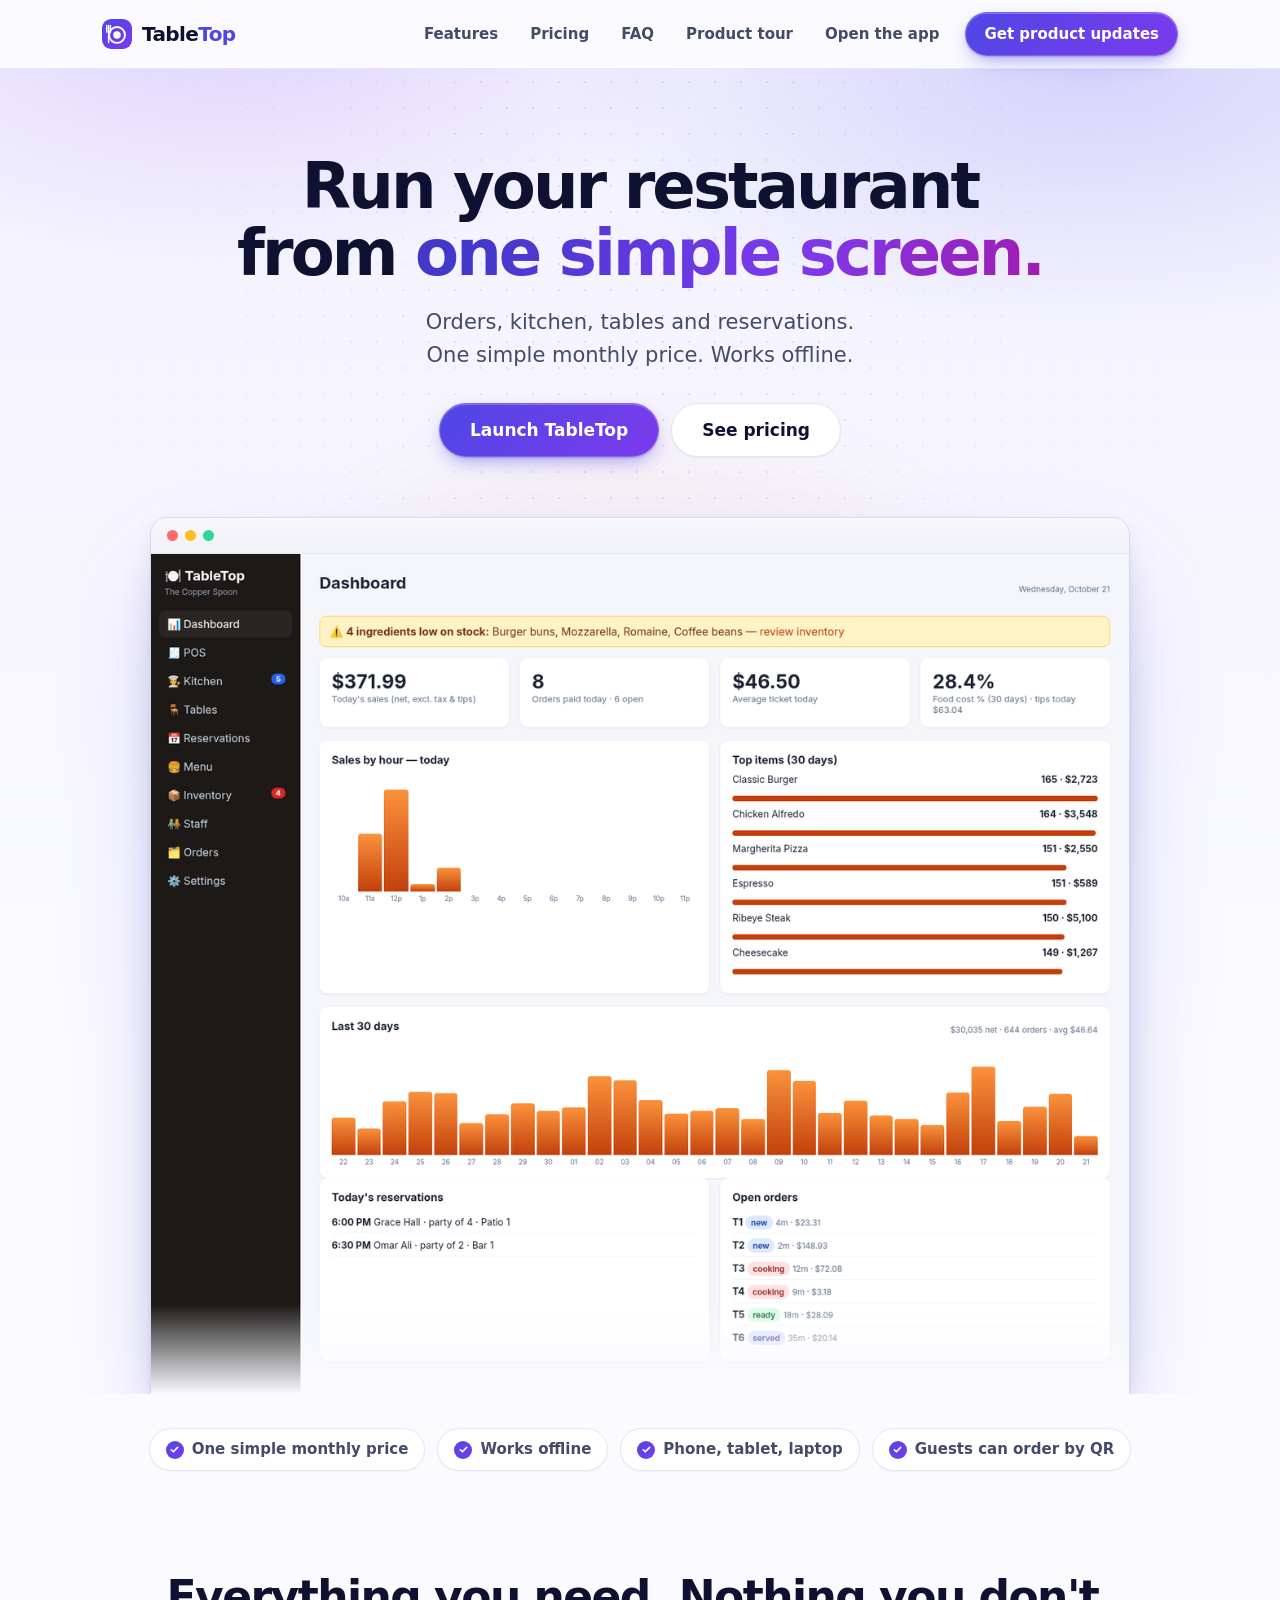
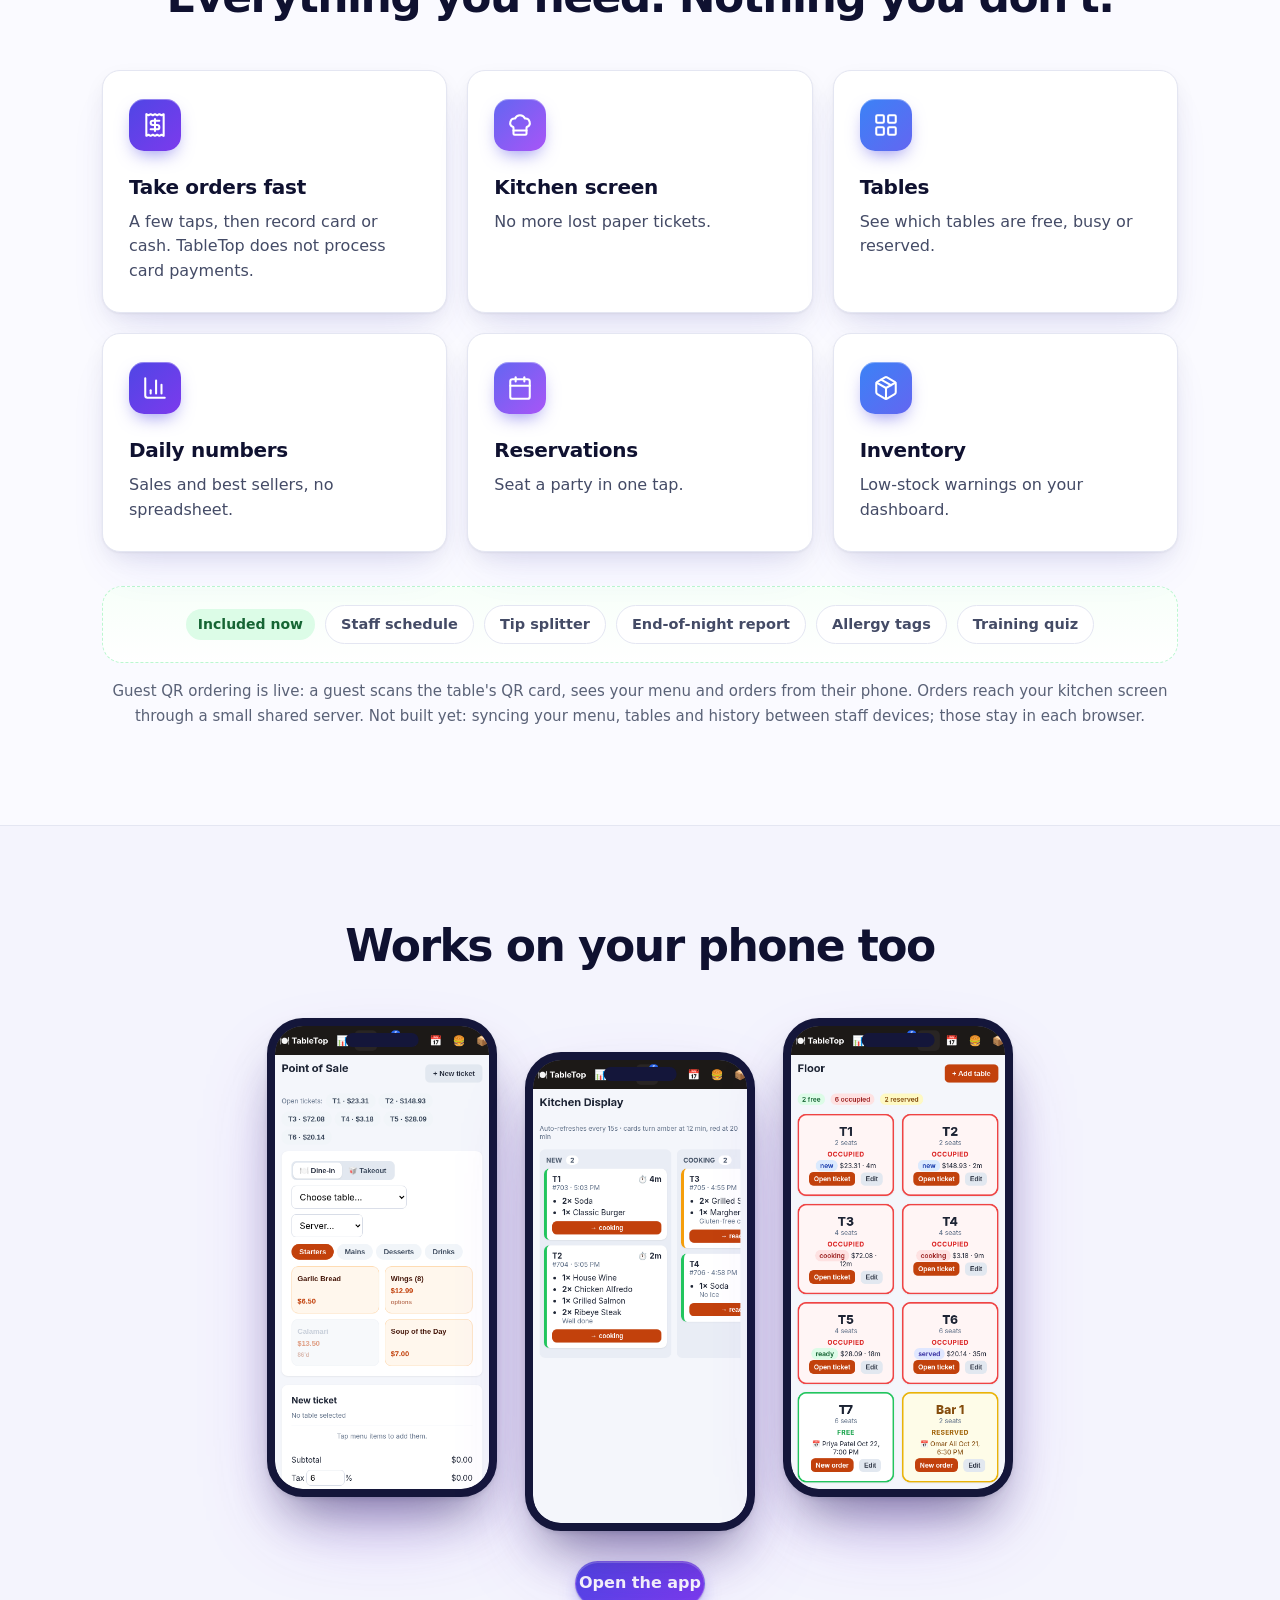
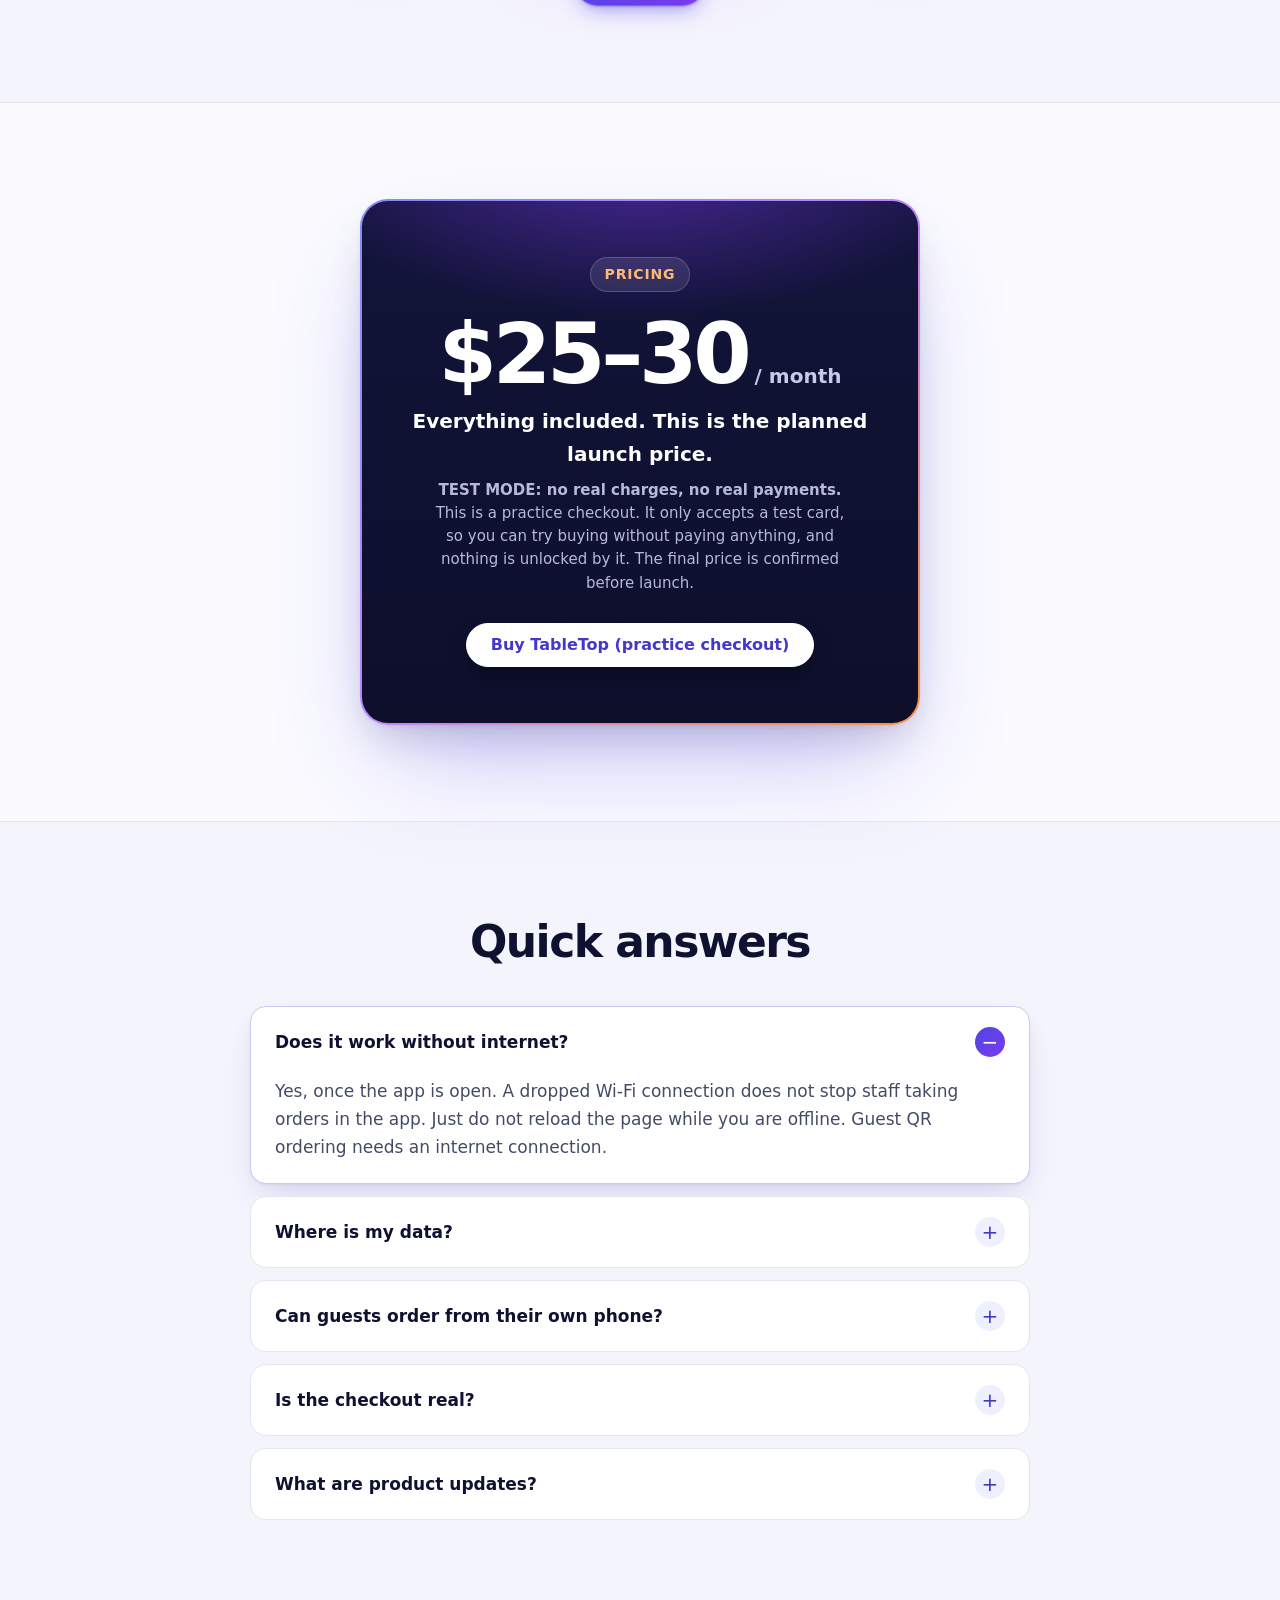
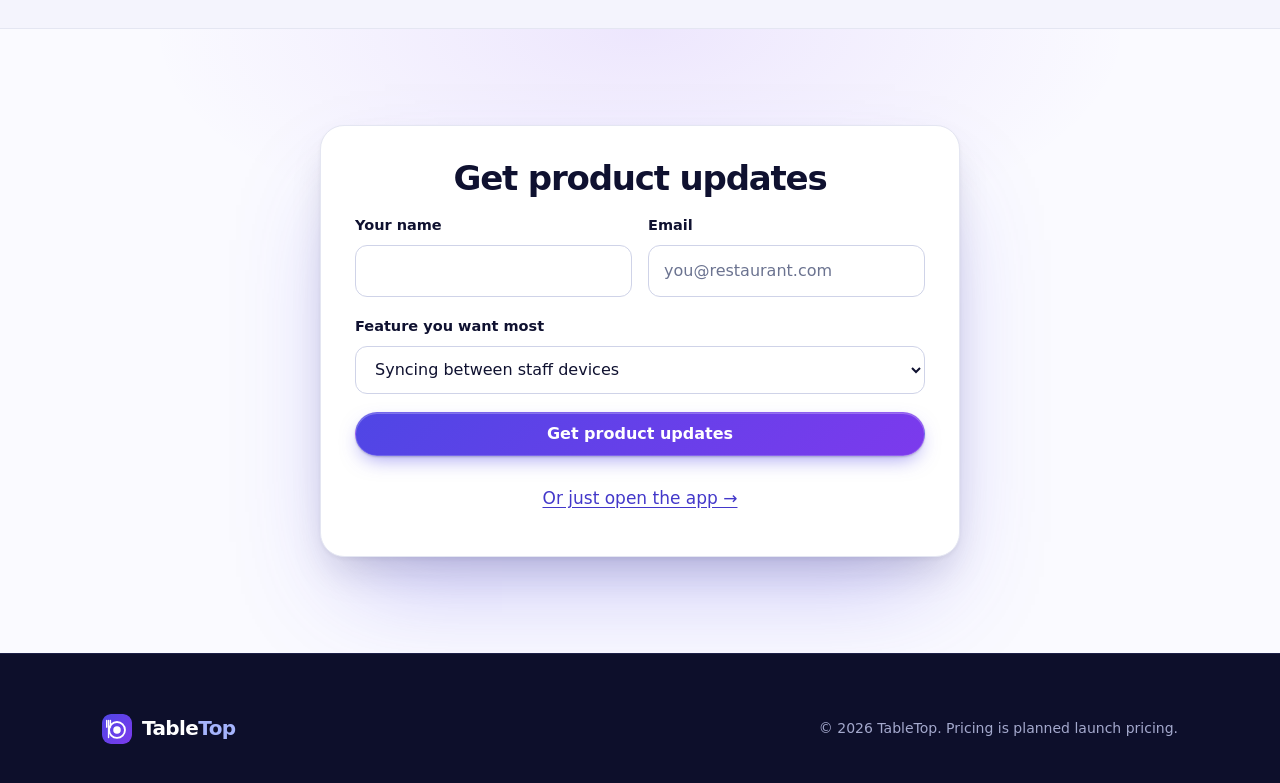
==== index.html @ 293d8672 "Site copy for live QR ordering; product updates subject; Tables card; receipt price label" ====
<!doctype html>
<html lang="en"><head><meta charset="utf-8"><meta name="viewport" content="width=device-width,initial-scale=1">
<title>TableTop: simple restaurant software with one simple monthly price</title>
<meta name="description" content="Orders, kitchen, tables and reservations in one simple app. One simple monthly price. Works offline.">
<link rel="icon" href="assets/favicon.svg" type="image/svg+xml">
<link rel="stylesheet" href="css/style.css">
</head><body>
<a class="skip" href="#main">Skip to content</a>
<header class="top"><div class="wrap">
<a class="logo" href="index.html"><img src="assets/favicon.svg" alt="" width="30" height="30"><span>Table<b>Top</b></span></a>
<button class="burger" id="burger" aria-label="Menu" aria-expanded="false" aria-controls="nav">☰</button>
<nav class="main" id="nav" aria-label="Main">
<a href="index.html#features">Features</a><a href="index.html#pricing">Pricing</a><a href="index.html#faq">FAQ</a><a href="tour.html">Product tour</a><a href="app.html">Open the app</a>
<a class="btn sm" href="index.html#waitlist">Get product updates</a></nav></div></header>
<main id="main">
<section class="hero"><div class="wrap">
<h1>Run your restaurant from <em>one simple screen.</em></h1>
<p class="lead">Orders, kitchen, tables and reservations. One simple monthly price. Works offline.</p>
<div class="btns"><a class="btn big" href="app.html">Launch TableTop</a><a class="btn alt big" href="#pricing">See pricing</a></div>
<div class="frame"><div class="bar"><i></i><i></i><i></i></div><img src="assets/dashboard.png" alt="TableTop dashboard showing sales, open orders and best sellers" width="1200" height="750"></div>
</div></section>
<div class="wrap strip"><span>One simple monthly price</span><span>Works offline</span><span>Phone, tablet, laptop</span><span>Guests can order by QR</span></div>

<section id="features"><div class="wrap">
<div class="center"><h2>Everything you need. Nothing you don't.</h2></div>
<div class="grid fgrid">
<div class="card"><div class="ico"><svg viewBox="0 0 24 24" aria-hidden="true"><path d="M4 2v20l2-1 2 1 2-1 2 1 2-1 2 1 2-1 2 1V2l-2 1-2-1-2 1-2-1-2 1-2-1-2 1Z"/><path d="M16 8h-6a2 2 0 1 0 0 4h4a2 2 0 1 1 0 4H8"/><path d="M12 17.5v-11"/></svg></div><h3>Take orders fast</h3><p>A few taps, then record card or cash. TableTop does not process card payments.</p></div>
<div class="card"><div class="ico"><svg viewBox="0 0 24 24" aria-hidden="true"><path d="M17 21a1 1 0 0 0 1-1v-5.35c0-.457.316-.844.727-1.041a4 4 0 0 0-2.134-7.589 5 5 0 0 0-9.186 0 4 4 0 0 0-2.134 7.588c.411.198.727.585.727 1.041V20a1 1 0 0 0 1 1Z"/><path d="M6 17h12"/></svg></div><h3>Kitchen screen</h3><p>No more lost paper tickets.</p></div>
<div class="card"><div class="ico"><svg viewBox="0 0 24 24" aria-hidden="true"><rect width="7" height="7" x="3" y="3" rx="1"/><rect width="7" height="7" x="14" y="3" rx="1"/><rect width="7" height="7" x="14" y="14" rx="1"/><rect width="7" height="7" x="3" y="14" rx="1"/></svg></div><h3>Tables</h3><p>See which tables are free, busy or reserved.</p></div>
<div class="card"><div class="ico"><svg viewBox="0 0 24 24" aria-hidden="true"><path d="M3 3v16a2 2 0 0 0 2 2h16"/><path d="M18 17V9"/><path d="M13 17V5"/><path d="M8 17v-3"/></svg></div><h3>Daily numbers</h3><p>Sales and best sellers, no spreadsheet.</p></div>
<div class="card"><div class="ico"><svg viewBox="0 0 24 24" aria-hidden="true"><path d="M8 2v4"/><path d="M16 2v4"/><rect width="18" height="18" x="3" y="4" rx="2"/><path d="M3 10h18"/></svg></div><h3>Reservations</h3><p>Seat a party in one tap.</p></div>
<div class="card"><div class="ico"><svg viewBox="0 0 24 24" aria-hidden="true"><path d="m7.5 4.27 9 5.15"/><path d="M21 8a2 2 0 0 0-1-1.73l-7-4a2 2 0 0 0-2 0l-7 4A2 2 0 0 0 3 8v8a2 2 0 0 0 1 1.73l7 4a2 2 0 0 0 2 0l7-4A2 2 0 0 0 21 16Z"/><path d="m3.3 7 8.7 5 8.7-5"/><path d="M12 22V12"/></svg></div><h3>Inventory</h3><p>Low-stock warnings on your dashboard.</p></div>
</div>
<div class="v2row now" id="v2"><span class="tag live">Included now</span><span class="chip">Staff schedule</span><span class="chip">Tip splitter</span><span class="chip">End-of-night report</span><span class="chip">Allergy tags</span><span class="chip">Training quiz</span></div>
<p class="center" style="margin:16px 0 0;color:var(--muted);font-size:15px">Guest QR ordering is live: a guest scans the table's QR card, sees your menu and orders from their phone. Orders reach your kitchen screen through a small shared server. Not built yet: syncing your menu, tables and history between staff devices; those stay in each browser.</p>
</div></section>

<section class="alt"><div class="wrap">
<div class="center"><h2>Works on your phone too</h2></div>
<div class="phones3"><figure class="phone"><img src="assets/mobile-pos.png" alt="TableTop point of sale on a phone" width="390" height="844" loading="lazy"></figure><figure class="phone"><img src="assets/mobile-kitchen.png" alt="TableTop kitchen display on a phone" width="390" height="844" loading="lazy"></figure><figure class="phone"><img src="assets/mobile-tables.png" alt="TableTop tables on a phone" width="390" height="844" loading="lazy"></figure></div>
<p class="center" style="margin:30px 0 0"><a class="btn" href="app.html">Open the app</a></p>
</div></section>

<section id="pricing"><div class="wrap">
<div class="price1">
<span class="eyebrow">Pricing</span>
<div class="amt">$25–30<small> / month</small></div>
<p class="p1">Everything included. This is the planned launch price.</p>
<p class="note"><b>TEST MODE: no real charges, no real payments.</b> This is a practice checkout. It only accepts a test card, so you can try buying without paying anything, and nothing is unlocked by it. The final price is confirmed before launch.</p>
<a class="btn light" id="buybtn" href="checkout.html?plan=tabletop">Buy TableTop (practice checkout)</a>
</div>
</div></section>

<section class="alt" id="faq"><div class="wrap">
<div class="center"><h2>Quick answers</h2></div>
<div class="faq"><details open><summary>Does it work without internet?</summary><p>Yes, once the app is open. A dropped Wi-Fi connection does not stop staff taking orders in the app. Just do not reload the page while you are offline. Guest QR ordering needs an internet connection.</p></details><details><summary>Where is my data?</summary><p>Your menu, tables, staff, history and settings stay in your browser on the device you use. Only QR ordering uses a small shared server: it holds the published menu and guests' orders until your kitchen device accepts or rejects them. Staff devices do not sync with each other yet.</p></details><details><summary>Can guests order from their own phone?</summary><p>Yes. Print a QR card for each table. A guest scans it, sees your menu and orders from their phone. The order goes through a small shared server to your kitchen screen, where staff accept or reject it. It needs an internet connection.</p></details><details><summary>Is the checkout real?</summary><p>No. It is a practice checkout in test mode. It only accepts the test card shown on the checkout page, no money is charged, and nothing is unlocked by it. The app is open to try right now.</p></details><details><summary>What are product updates?</summary><p>Give your name and email, and tell us the feature you want most. We will send you updates about TableTop. Nothing else is collected.</p></details></div>
</div></section>

<section id="waitlist"><div class="wrap">
<div class="formcard slim">
<h2 style="font-size:clamp(26px,4vw,34px);text-align:center;margin:0 0 16px">Get product updates</h2>
<form id="wl" action="mailto:lucabomfim3@gmail.com?subject=TableTop%20product%20updates" method="post" enctype="text/plain" novalidate>
<div class="row2"><div class="fld"><label for="wn">Your name</label><input id="wn" name="name" autocomplete="name" required maxlength="80"><div class="err">Please enter your name.</div></div>
<div class="fld"><label for="we">Email</label><input id="we" name="email" type="email" autocomplete="email" required maxlength="120" placeholder="you@restaurant.com"><div class="err">Please enter a valid email.</div></div></div>
<div class="fld"><label for="wf">Feature you want most</label><select id="wf" name="feature"><option>Syncing between staff devices</option><option>Something else</option></select></div>
<noscript><p class="wlerr">JavaScript is off, so this form will open your email app instead. Or write to <a href="mailto:lucabomfim3@gmail.com">lucabomfim3@gmail.com</a>.</p></noscript>
<div class="hp" aria-hidden="true"><label for="wh">Leave this empty</label><input id="wh" name="_honey" type="text" tabindex="-1" autocomplete="off"></div>
<div id="wlerr" class="wlerr" role="alert" hidden></div>
<button class="btn" id="wlbtn" style="width:100%" type="submit">Get product updates</button>
</form>
<div id="thanks" role="status" aria-live="polite"><div class="big">🎉</div><h3>You're on the list<span id="tname"></span>!</h3><p>Thanks for signing up. We will send you TableTop product updates.</p>
<p><button class="btn alt sm" id="againwl" type="button">Add another email</button></p></div>
<p class="center" style="margin:18px 0 0"><a href="app.html" style="display:inline-block;padding:10px 14px">Or just open the app →</a></p>
</div></div></section>
</main>
<footer><div class="wrap foot1"><a class="logo" href="index.html"><img src="assets/favicon.svg" alt="" width="30" height="30"><span>Table<b>Top</b></span></a>
<small>© 2026 TableTop. Pricing is planned launch pricing.</small></div></footer>
<script src="js/site.js"></script>
</body></html>
---- css/style.css ----
/* TableTop site: modern SaaS look. Indigo/violet accent, no external fonts or requests. */
:root{
 --brand:#4f46e5;--brand-d:#4338ca;--violet:#7c3aed;--brand-l:#eef0ff;--brand-l2:#e0e4ff;
 --ink:#0f1130;--ink2:#444b66;--muted:#5a6277;--line:#e4e6f2;--bg:#fafaff;--card:#fff;--dark:#0d0f2b;
 --green:#15803d;--amber-bg:#fff4dc;--amber-bd:#f5d28a;--amber-ink:#8a4b05;
 --grad:linear-gradient(135deg,#4f46e5 0%,#7c3aed 100%);
 --r:18px;
 --sh:0 1px 2px rgba(15,17,48,.05),0 8px 24px -6px rgba(15,17,48,.10),0 24px 48px -16px rgba(79,70,229,.12);
 --sh-lg:0 2px 4px rgba(15,17,48,.05),0 20px 40px -12px rgba(15,17,48,.18),0 50px 100px -30px rgba(79,70,229,.35);
}
*{box-sizing:border-box}
html{scroll-behavior:smooth;-webkit-text-size-adjust:100%;scroll-padding-top:84px}
body{margin:0;font-family:system-ui,-apple-system,"Segoe UI",Roboto,Helvetica,Arial,sans-serif;background:var(--bg);color:var(--ink);line-height:1.65;font-size:17px;overflow-x:hidden;-webkit-font-smoothing:antialiased;text-rendering:optimizeLegibility}
img{max-width:100%;height:auto;display:block}
a{color:var(--brand-d);text-underline-offset:3px}
.wrap{max-width:1120px;margin:0 auto;padding:0 22px}
.skip{position:absolute;left:-999px;top:0;background:#fff;padding:10px 14px;z-index:100;border-radius:10px}.skip:focus{left:8px;top:8px}
:focus-visible{outline:3px solid #a5b4fc;outline-offset:3px;border-radius:8px}
h1,h2,h3{color:var(--ink)}

/* ---------- nav ---------- */
header.top{position:sticky;top:0;z-index:50;background:rgba(250,250,255,.72);-webkit-backdrop-filter:saturate(180%) blur(16px);backdrop-filter:saturate(180%) blur(16px);border-bottom:1px solid rgba(228,230,242,.9)}
header.top .wrap{display:flex;align-items:center;justify-content:space-between;height:68px;gap:12px}
.logo{display:flex;align-items:center;gap:10px;font-weight:800;font-size:20px;color:var(--ink);text-decoration:none;letter-spacing:-.03em;min-height:44px}
.logo img{width:30px;height:30px;border-radius:9px}.logo b{color:var(--brand)}
nav.main{display:flex;align-items:center;gap:4px}
nav.main a{color:var(--ink2);text-decoration:none;padding:10px 14px;border-radius:999px;font-weight:600;font-size:15px;transition:background .18s,color .18s}
nav.main a:hover{background:var(--brand-l);color:var(--brand-d)}
nav.main a.btn{color:#fff;margin-left:8px}nav.main a.btn:hover{color:#fff;background:var(--grad)}
.burger{display:none;background:#fff;border:1px solid var(--line);border-radius:12px;width:44px;height:44px;font-size:22px;cursor:pointer;color:var(--ink);line-height:1}

/* ---------- buttons ---------- */
.btn{display:inline-flex;align-items:center;justify-content:center;gap:8px;min-height:44px;background:var(--grad);color:#fff;text-decoration:none;padding:11px 24px;border-radius:999px;font-weight:650;border:1px solid rgba(255,255,255,.18);font-size:16px;cursor:pointer;font-family:inherit;text-align:center;line-height:1.2;
 box-shadow:0 1px 2px rgba(15,17,48,.2),0 8px 20px -6px rgba(79,70,229,.55),inset 0 1px 0 rgba(255,255,255,.25);transition:transform .18s,box-shadow .18s,filter .18s,background .18s}
.btn:hover{transform:translateY(-2px);filter:brightness(1.08);box-shadow:0 1px 2px rgba(15,17,48,.2),0 14px 28px -8px rgba(79,70,229,.65),inset 0 1px 0 rgba(255,255,255,.25)}
.btn:active{transform:translateY(0);filter:brightness(.97)}
.btn.alt{background:#fff;color:var(--ink);border:1px solid var(--line);box-shadow:0 1px 2px rgba(15,17,48,.06)}
.btn.alt:hover{background:#fff;border-color:#c7cbf2;color:var(--brand-d);box-shadow:0 6px 16px -6px rgba(15,17,48,.18)}
.btn.light{background:#fff;color:var(--brand-d);border-color:#fff;box-shadow:0 10px 24px -8px rgba(0,0,0,.45)}
.btn.light:hover{background:#fff;filter:none}
.btn.sm{min-height:44px;padding:9px 18px;font-size:15px}
.btn.big{min-height:54px;padding:15px 30px;font-size:17px}
.btn:focus-visible{outline:3px solid #a5b4fc;outline-offset:3px}

/* ---------- hero ---------- */
.hero{position:relative;padding:84px 0 0;text-align:center;overflow:hidden;
 background:
  radial-gradient(700px 360px at 18% -4%,rgba(124,58,237,.16),transparent 70%),
  radial-gradient(760px 380px at 85% 0%,rgba(79,70,229,.18),transparent 70%),
  radial-gradient(520px 260px at 50% 38%,rgba(249,115,22,.07),transparent 70%),
  linear-gradient(#f3f2ff,var(--bg) 78%)}
.hero:before{content:"";position:absolute;inset:0;background-image:radial-gradient(rgba(79,70,229,.16) 1px,transparent 1.2px);background-size:26px 26px;-webkit-mask-image:radial-gradient(ellipse at 50% 20%,#000 0,transparent 62%);mask-image:radial-gradient(ellipse at 50% 20%,#000 0,transparent 62%);pointer-events:none}
.hero .wrap{position:relative}
.hero h1{font-size:clamp(40px,6.6vw,64px);line-height:1.04;letter-spacing:-.045em;font-weight:800;margin:0 auto 20px;max-width:860px}
.hero h1 em{font-style:normal;background:linear-gradient(100deg,#4338ca 10%,#7c3aed 60%,#a21caf 100%);-webkit-background-clip:text;background-clip:text;-webkit-text-fill-color:transparent;color:var(--brand-d)}
.hero p.lead{margin:0 auto 32px;font-size:clamp(18px,2.4vw,21px);color:var(--ink2);max-width:600px;line-height:1.55;text-wrap:balance}
.btns{display:flex;gap:12px;justify-content:center;flex-wrap:wrap}
.frame{background:#fff;border:1px solid var(--line);border-radius:16px;overflow:hidden;box-shadow:var(--sh)}
.frame .bar{display:flex;gap:7px;align-items:center;padding:12px 16px;background:linear-gradient(#f8f8fd,#f0f1f9);border-bottom:1px solid var(--line)}
.frame .bar i{width:11px;height:11px;border-radius:50%;background:#d3d6e6}
.frame .bar i:nth-child(1){background:#ff6b6b}.frame .bar i:nth-child(2){background:#fbbf24}.frame .bar i:nth-child(3){background:#34d399}
.hero .frame{position:relative;max-width:980px;margin:60px auto 0;border-radius:18px 18px 0 0;border-bottom:0;box-shadow:var(--sh-lg);border-color:rgba(79,70,229,.22)}
.hero .frame:before{content:"";position:absolute;inset:-1px;border-radius:inherit;pointer-events:none;box-shadow:inset 0 0 0 1px rgba(255,255,255,.7)}
.strip{display:flex;flex-wrap:wrap;gap:10px 12px;justify-content:center;padding:34px 22px 6px}
.strip span{display:inline-flex;align-items:center;gap:8px;background:#fff;border:1px solid var(--line);border-radius:999px;padding:8px 16px;color:var(--ink2);font-weight:600;font-size:15px;box-shadow:0 1px 2px rgba(15,17,48,.04)}
.strip span:before{content:"";width:18px;height:18px;border-radius:50%;background:url("data:image/svg+xml,%3Csvg xmlns='http://www.w3.org/2000/svg' viewBox='0 0 24 24' fill='none' stroke='white' stroke-width='3.5' stroke-linecap='round' stroke-linejoin='round'%3E%3Cpath d='M5 12.5l4.5 4.5L19 7.5'/%3E%3C/svg%3E") center/11px no-repeat,linear-gradient(135deg,#4f46e5,#7c3aed)}

/* ---------- sections ---------- */
section{padding:96px 0}
section.alt{background:linear-gradient(#f4f4fd,#f4f4fd);border-block:1px solid var(--line)}
.eyebrow{display:inline-block;color:var(--brand-d);background:var(--brand-l);border:1px solid var(--brand-l2);font-weight:700;font-size:14px;letter-spacing:.06em;text-transform:uppercase;padding:5px 14px;border-radius:999px}
h2{font-size:clamp(30px,4.4vw,44px);line-height:1.1;letter-spacing:-.035em;font-weight:800;margin:0 0 14px}
.sub{color:var(--ink2);font-size:18px;max-width:640px;margin:0 0 8px}
.center{text-align:center}.center .sub{margin-inline:auto}
.tag{display:inline-block;font-size:14px;font-weight:700;border-radius:999px;padding:4px 12px;vertical-align:middle}
.tag.live{background:#dcfce7;color:#166534}
.tag.soon{background:var(--amber-bg);color:var(--amber-ink);border:1px solid var(--amber-bd)}

/* feature cards */
.grid{display:grid;gap:20px;grid-template-columns:repeat(auto-fit,minmax(250px,1fr));margin-top:34px}
.card{background:var(--card);border:1px solid var(--line);border-radius:var(--r);padding:26px;box-shadow:0 1px 2px rgba(15,17,48,.04);transition:transform .22s,box-shadow .22s,border-color .22s}
.card h3{margin:8px 0 6px;font-size:19px;letter-spacing:-.015em}.card p{margin:0;color:var(--ink2);font-size:16px;line-height:1.55}
.fgrid{grid-template-columns:repeat(3,1fr);gap:20px;margin-top:48px}
.fgrid .card{padding:28px 26px;box-shadow:var(--sh);position:relative}
.fgrid .card:hover{transform:translateY(-5px);border-color:#c7cbf2;box-shadow:0 2px 4px rgba(15,17,48,.05),0 22px 44px -14px rgba(79,70,229,.28)}
.ico{width:52px;height:52px;border-radius:15px;display:grid;place-items:center;color:#fff;background:var(--grad);box-shadow:0 8px 18px -6px rgba(79,70,229,.6),inset 0 1px 0 rgba(255,255,255,.35)}
.ico svg{width:26px;height:26px;fill:none;stroke:currentColor;stroke-width:1.9;stroke-linecap:round;stroke-linejoin:round}
.fgrid .card:nth-child(3n+2) .ico{background:linear-gradient(135deg,#6366f1,#a855f7)}
.fgrid .card:nth-child(3n+3) .ico{background:linear-gradient(135deg,#3b82f6,#6366f1)}
.fgrid .card h3{margin:20px 0 6px;font-size:20px}
.v2row{display:flex;flex-wrap:wrap;gap:10px;align-items:center;justify-content:center;margin-top:34px;padding:18px 20px;border:1px dashed var(--amber-bd);border-radius:20px;background:linear-gradient(#fffdf6,#fff8e8)}
.v2row.now{border-color:#bbf7d0;background:linear-gradient(#f7fff9,#fff)}
.chip{background:#fff;border:1px solid var(--line);border-radius:999px;padding:7px 15px;font-weight:600;font-size:14.5px;color:var(--ink2)}
.card.soonc{background:linear-gradient(#fffdf6,#fff8e8);border-style:dashed;border-color:var(--amber-bd)}

/* phones */
.phones3{display:grid;grid-template-columns:repeat(3,minmax(0,230px));gap:28px;justify-content:center;margin-top:48px;align-items:start}
.phone{position:relative;margin:0;width:auto;border:8px solid #14163a;border-radius:36px;overflow:hidden;background:#14163a;box-shadow:0 2px 4px rgba(15,17,48,.1),0 30px 50px -18px rgba(15,17,48,.45),0 0 0 1px rgba(255,255,255,.4) inset,0 40px 90px -30px rgba(124,58,237,.45);transition:transform .25s}
.phone:before{content:"";position:absolute;z-index:2;top:7px;left:50%;width:34%;height:14px;transform:translateX(-50%);background:#14163a;border-radius:99px}
.phone img{border-radius:27px}
.phones3 .phone:nth-child(2){margin-top:34px}
.phone:hover{transform:translateY(-6px)}
.phone figcaption{display:none}
.phones{display:flex;gap:18px;justify-content:center;flex-wrap:wrap;margin-top:34px}.phones .phone{width:200px}

/* pricing: gradient border */
.price1{position:relative;max-width:560px;margin:0 auto;text-align:center;color:#fff;border-radius:28px;padding:56px 32px;border:2px solid transparent;
 background:
  radial-gradient(520px 240px at 50% -10%,rgba(124,58,237,.55),transparent 70%) padding-box,
  linear-gradient(#12143a,#0d0f2b) padding-box,
  linear-gradient(135deg,#818cf8,#c084fc 50%,#fb923c) border-box;
 box-shadow:var(--sh-lg)}
.price1 .eyebrow{background:rgba(255,255,255,.1);border-color:rgba(255,255,255,.18);color:#fdba74!important}
.price1 .amt{font-size:clamp(54px,11vw,84px);font-weight:800;letter-spacing:-.05em;line-height:1.05;margin:18px 0 6px;color:#fff}
.price1 .amt small{font-size:20px;font-weight:600;letter-spacing:0;color:#c7cae8}
.price1 .p1{font-size:20px;margin:0 0 8px;color:#fff;font-weight:600}
.price1 .note{font-size:15px;color:#b6bad8;max-width:430px;margin:0 auto 28px;line-height:1.55}

/* faq */
.faq{max-width:780px;margin:40px auto 0}
details{background:#fff;border:1px solid var(--line);border-radius:16px;margin-bottom:12px;transition:border-color .2s,box-shadow .2s}
details:hover{border-color:#c7cbf2}
details[open]{box-shadow:var(--sh);border-color:#c7cbf2}
summary{cursor:pointer;font-weight:650;padding:20px 24px;list-style:none;display:flex;justify-content:space-between;align-items:center;gap:14px;min-height:56px;border-radius:16px;font-size:17px}
summary::-webkit-details-marker{display:none}
summary:after{content:"+";flex:none;width:30px;height:30px;border-radius:50%;background:var(--brand-l);color:var(--brand-d);display:grid;place-items:center;font-size:20px;line-height:1;font-weight:500;transition:transform .2s,background .2s}
details[open] summary:after{content:"\2212";background:var(--grad);color:#fff}
details p{margin:0;padding:0 24px 22px;color:var(--ink2)}

/* waitlist */
[hidden]{display:none!important}
.hp{position:absolute;left:-9999px;width:1px;height:1px;overflow:hidden}
.soon{text-align:center;padding:14px 6px 6px}.soon .big{font-size:42px}.soon h3{margin:6px 0;font-size:24px;letter-spacing:-.02em}.soon p{color:var(--ink2);max-width:46ch;margin:8px auto}
.wlerr{background:#fef2f2;border:1px solid #fecaca;color:#991b1b;border-radius:14px;padding:13px 16px;font-size:14.5px;margin-bottom:16px;line-height:1.5}
.btn[disabled]{opacity:.65;cursor:wait;transform:none;filter:none}
#waitlist{background:radial-gradient(700px 320px at 50% 0,rgba(124,58,237,.10),transparent 70%)}
.waitl{display:grid;grid-template-columns:1fr 1fr;gap:40px;align-items:start}
.formcard{background:#fff;border:1px solid var(--line);border-radius:24px;padding:34px;box-shadow:var(--sh-lg)}
.formcard.slim{max-width:640px;margin:0 auto}
label{display:block;font-weight:650;font-size:14.5px;margin:0 0 7px;color:var(--ink)}
.fld{margin-bottom:18px}
input,select,textarea{width:100%;min-height:48px;padding:12px 15px;border:1px solid #cfd3e8;border-radius:12px;font:inherit;font-size:16px;background:#fff;color:var(--ink);transition:border-color .15s,box-shadow .15s}
input::placeholder{color:#6b7390}
input:hover,select:hover,textarea:hover{border-color:#a9aee0}
input:focus,select:focus,textarea:focus{outline:none;border-color:var(--brand);box-shadow:0 0 0 4px rgba(99,102,241,.22)}
textarea{min-height:90px;resize:vertical}
.row2{display:grid;grid-template-columns:1fr 1fr;gap:16px}
#thanks{display:none;text-align:center;padding:20px 6px}#thanks .big{font-size:46px}
#thanks h3{margin:6px 0;font-size:24px;letter-spacing:-.02em}#thanks p{color:var(--ink2)}
.err{color:#b91c1c;font-size:14px;margin-top:5px;display:none}.invalid+.err{display:block}.invalid{border-color:#b91c1c}

/* footer */
footer{background:var(--dark);color:#c7cae8;padding:52px 0 32px;margin-top:0;border-top:1px solid #1d2048}
footer .cols{display:flex;flex-wrap:wrap;gap:30px;justify-content:space-between}
footer a{color:#e4e6ff;text-decoration:none;display:block;padding:6px 0}footer a:hover{text-decoration:underline;color:#fff}
footer .logo{color:#fff;display:flex}footer .logo b{color:#a5b4fc}
footer small{display:block;margin-top:26px;color:#a4a9cd;font-size:14px}
footer .foot1{display:flex;flex-wrap:wrap;gap:16px 30px;align-items:center;justify-content:space-between}
footer .foot1 small{margin:0;max-width:580px}

/* tour page */
.tour-top{padding:56px 0 18px}
.toolbar{display:flex;flex-wrap:wrap;gap:10px;align-items:center;justify-content:center;margin:22px 0}
.seg{display:inline-flex;border:1px solid var(--line);border-radius:999px;overflow:hidden;background:#fff;padding:3px;gap:2px}
.seg button{border:0;background:transparent;padding:10px 18px;min-height:44px;font:inherit;font-weight:650;cursor:pointer;color:var(--ink2);border-radius:999px}
.seg button[aria-pressed=true]{background:var(--grad);color:#fff}
.stage{display:flex;justify-content:center;padding-bottom:30px}
.dev{width:100%;max-width:1200px;transition:max-width .25s}
.dev.phone-w{max-width:400px}
.dev .frame{box-shadow:var(--sh-lg)}
.dev iframe{display:block;width:100%;height:min(78vh,780px);min-height:520px;border:0;background:#fff}
.dev.phone-w .frame{border:9px solid #14163a;border-radius:38px}
.tips{display:grid;gap:16px;grid-template-columns:repeat(auto-fit,minmax(230px,1fr));margin:10px 0 40px}
.tips .card{padding:22px}

/* scroll reveal (JS adds .rv only when motion is allowed) */
.rv{opacity:0;transform:translateY(22px);transition:opacity .7s cubic-bezier(.2,.7,.2,1),transform .7s cubic-bezier(.2,.7,.2,1)}
.rv.in{opacity:1;transform:none}
.fgrid .card.rv.in:hover{transform:translateY(-5px)}

/* responsive */
@media(max-width:860px){
 .feat,.pricing,.waitl{grid-template-columns:1fr}
 section{padding:68px 0}
 .burger{display:block}
 nav.main{display:none;position:absolute;top:68px;left:0;right:0;background:rgba(250,250,255,.97);-webkit-backdrop-filter:blur(16px);backdrop-filter:blur(16px);border-bottom:1px solid var(--line);flex-direction:column;align-items:stretch;padding:12px 20px 20px;gap:2px;box-shadow:0 20px 30px -12px rgba(15,17,48,.18)}
 nav.main.open{display:flex}nav.main a{padding:14px 14px;border-radius:12px}nav.main a.btn{margin:8px 0 0}
 .row2{grid-template-columns:1fr}
 .hero{padding-top:56px}.fgrid{grid-template-columns:repeat(2,1fr)}
}
@media(max-width:520px){
 body{font-size:17px}
 section{padding:56px 0}
 .hero{padding-top:44px}.hero .frame{margin-top:40px;border-radius:14px 14px 0 0}
 .btns .btn.big{width:100%}
 .strip{padding-top:26px}.strip span{font-size:14px;padding:7px 13px}
 .fgrid{grid-template-columns:1fr;gap:14px;margin-top:32px}
 .fgrid .card{display:grid;grid-template-columns:52px 1fr;column-gap:16px;align-items:center;padding:18px}
 .fgrid .ico{grid-row:span 2}.fgrid .card h3{margin:0;font-size:18px}
 .phones3{gap:10px;margin-top:34px}.phones3 .phone{border-width:4px;border-radius:18px}.phone img{border-radius:14px}.phone:before{display:none}.phones3 .phone:nth-child(2){margin-top:18px}
 .price1{padding:42px 22px}
 .formcard{padding:22px}
 .tour-top{padding-top:40px}
 .frame .bar{padding:9px 12px}
}
@media(prefers-reduced-motion:reduce){html{scroll-behavior:auto}*,*:before,*:after{transition:none!important;animation:none!important}.rv{opacity:1;transform:none}}

.hero .frame:after{content:"";position:absolute;left:0;right:0;bottom:0;height:90px;background:linear-gradient(transparent,var(--bg));pointer-events:none}
.hero h1{text-wrap:balance}
.wrap>p.center a,.card.soonc a{display:inline-block;padding:11px 3px;line-height:1.3}

/* checkout (test mode) */
.co{padding:40px 0 70px}.cotitle{text-align:center;margin:18px 0 26px;font-size:clamp(28px,5vw,40px);letter-spacing:-.02em}
.testbanner{background:#fef3c7;border:2px solid #f59e0b;color:#78350f;border-radius:14px;padding:14px 18px;text-align:center;font-size:16px;line-height:1.5}
.cogrid{display:grid;grid-template-columns:minmax(0,1.5fr) minmax(0,1fr);gap:24px;align-items:start}
.cogrid .formcard{padding:28px}.cogrid h2,.codone h2{margin:0 0 14px;font-size:22px}
.testcard{background:#eef2ff;border:2px dashed #6366f1;border-radius:14px;padding:16px 18px;margin-bottom:20px;font-size:15px}
.testcard dl{margin:8px 0}.testcard dt{font-weight:700;margin-top:8px;color:var(--ink2)}.testcard dd{margin:2px 0 0}.testcard code{font-size:17px;font-weight:700;background:#fff;padding:2px 8px;border-radius:8px;border:1px solid #c7d2fe}.testcard p{margin:6px 0 0;color:var(--ink2)}
.cosum{padding:24px}.sumrow{display:flex;justify-content:space-between;gap:14px;font-size:18px;padding:8px 0;border-bottom:1px solid var(--line)}
.conote{color:var(--muted);font-size:14px;margin:12px 0 0;text-align:center}.cosum .conote{text-align:left}
.codone{text-align:center;margin-top:20px}.codone .big{font-size:46px}.sumdl{display:grid;grid-template-columns:auto 1fr;gap:8px 18px;text-align:left;max-width:420px;margin:18px auto;padding:16px 20px;background:var(--bg);border:1px solid var(--line);border-radius:14px}.sumdl dt{font-weight:700;color:var(--ink2)}.sumdl dd{margin:0;word-break:break-word}
.codone .btn{margin:4px}
@media(max-width:760px){.cogrid{grid-template-columns:1fr}.cosum{order:-1}.cogrid .formcard{padding:20px}.sumdl{grid-template-columns:1fr;gap:2px}.sumdl dd{margin-bottom:8px}}
.muted{color:var(--muted)}
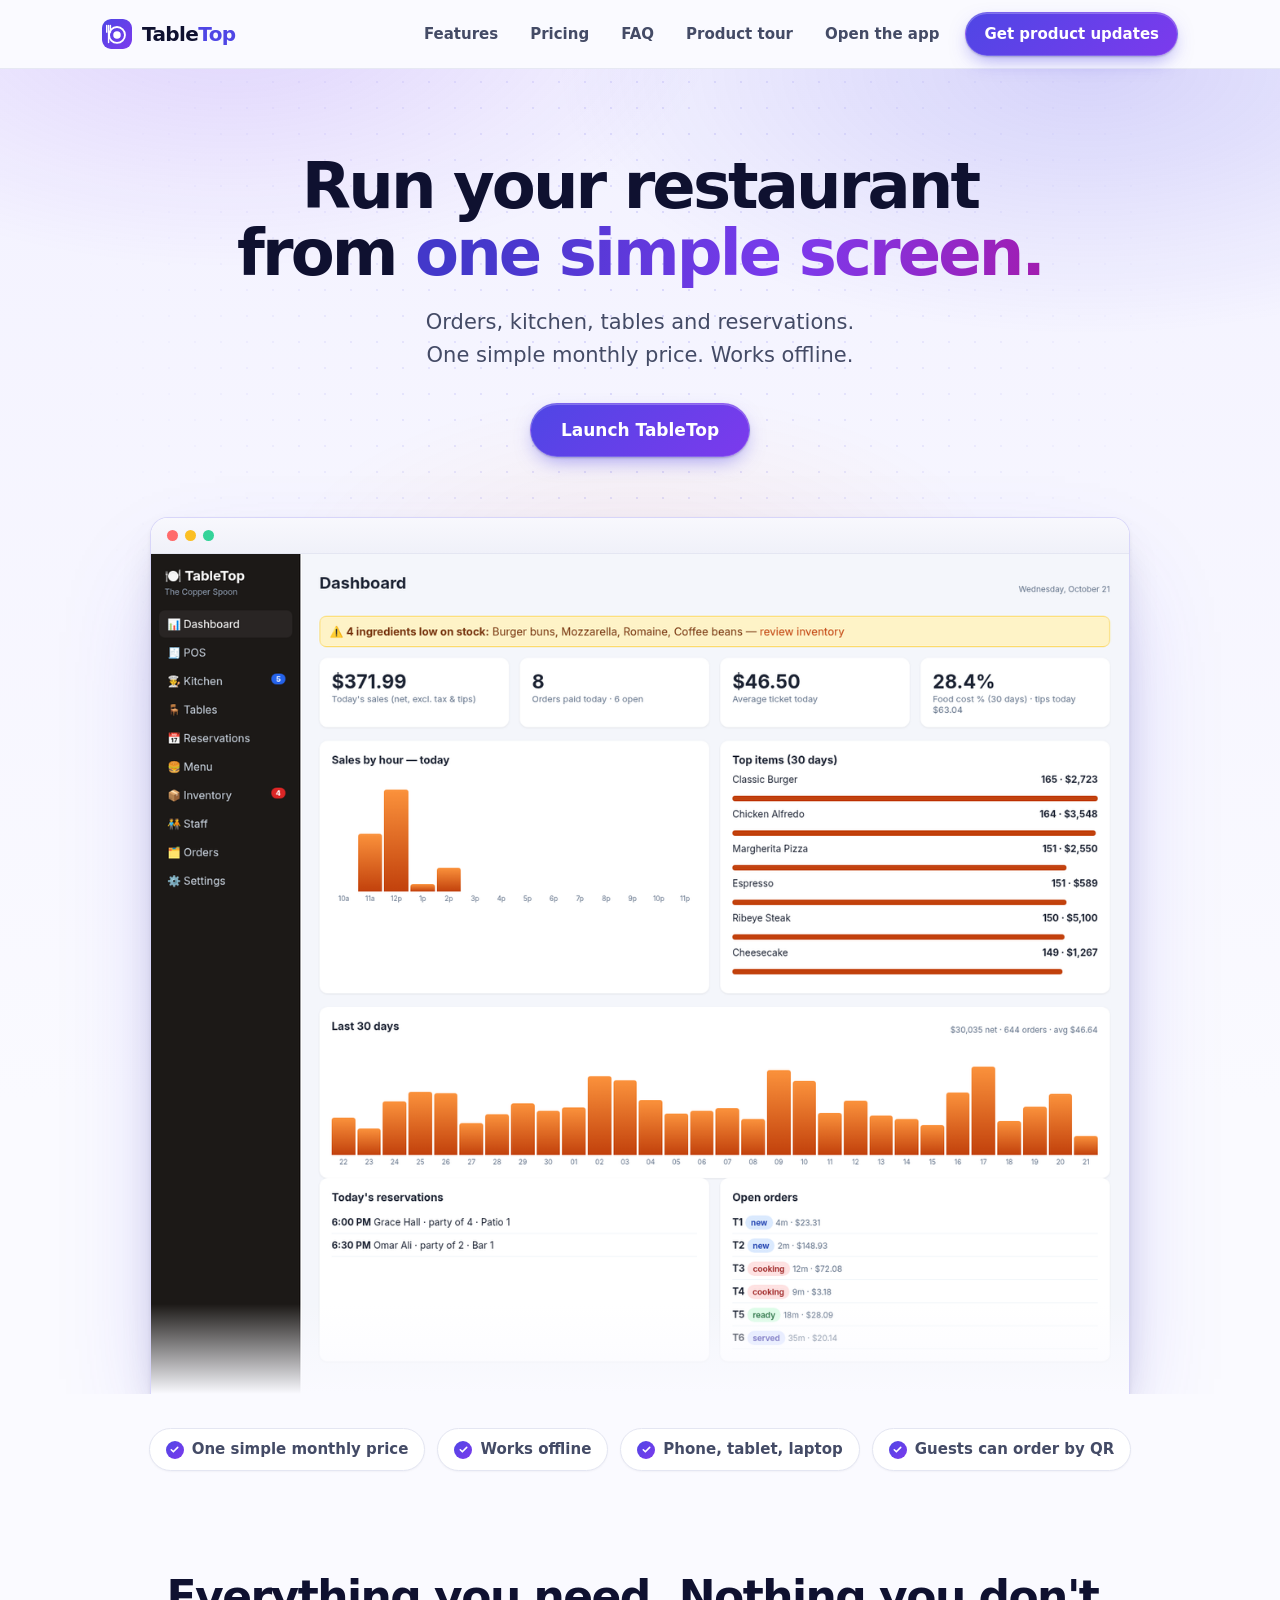
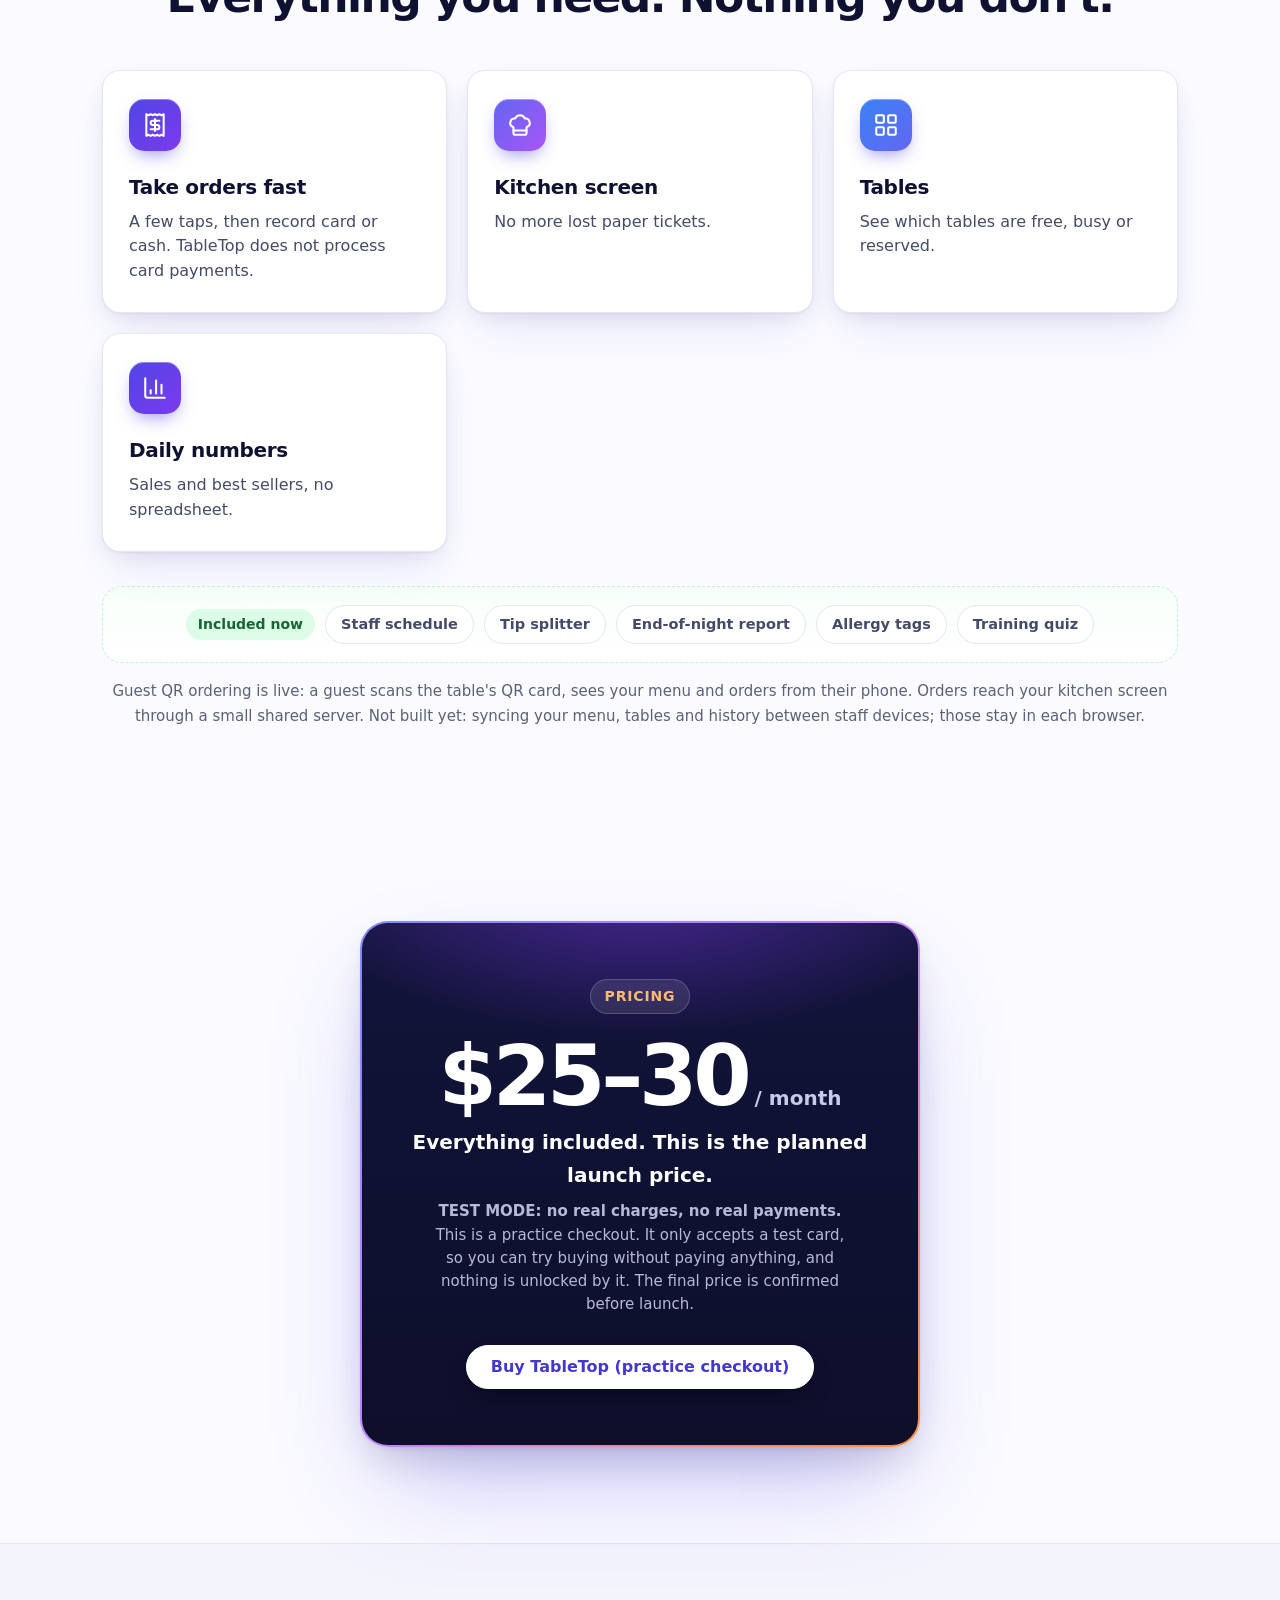
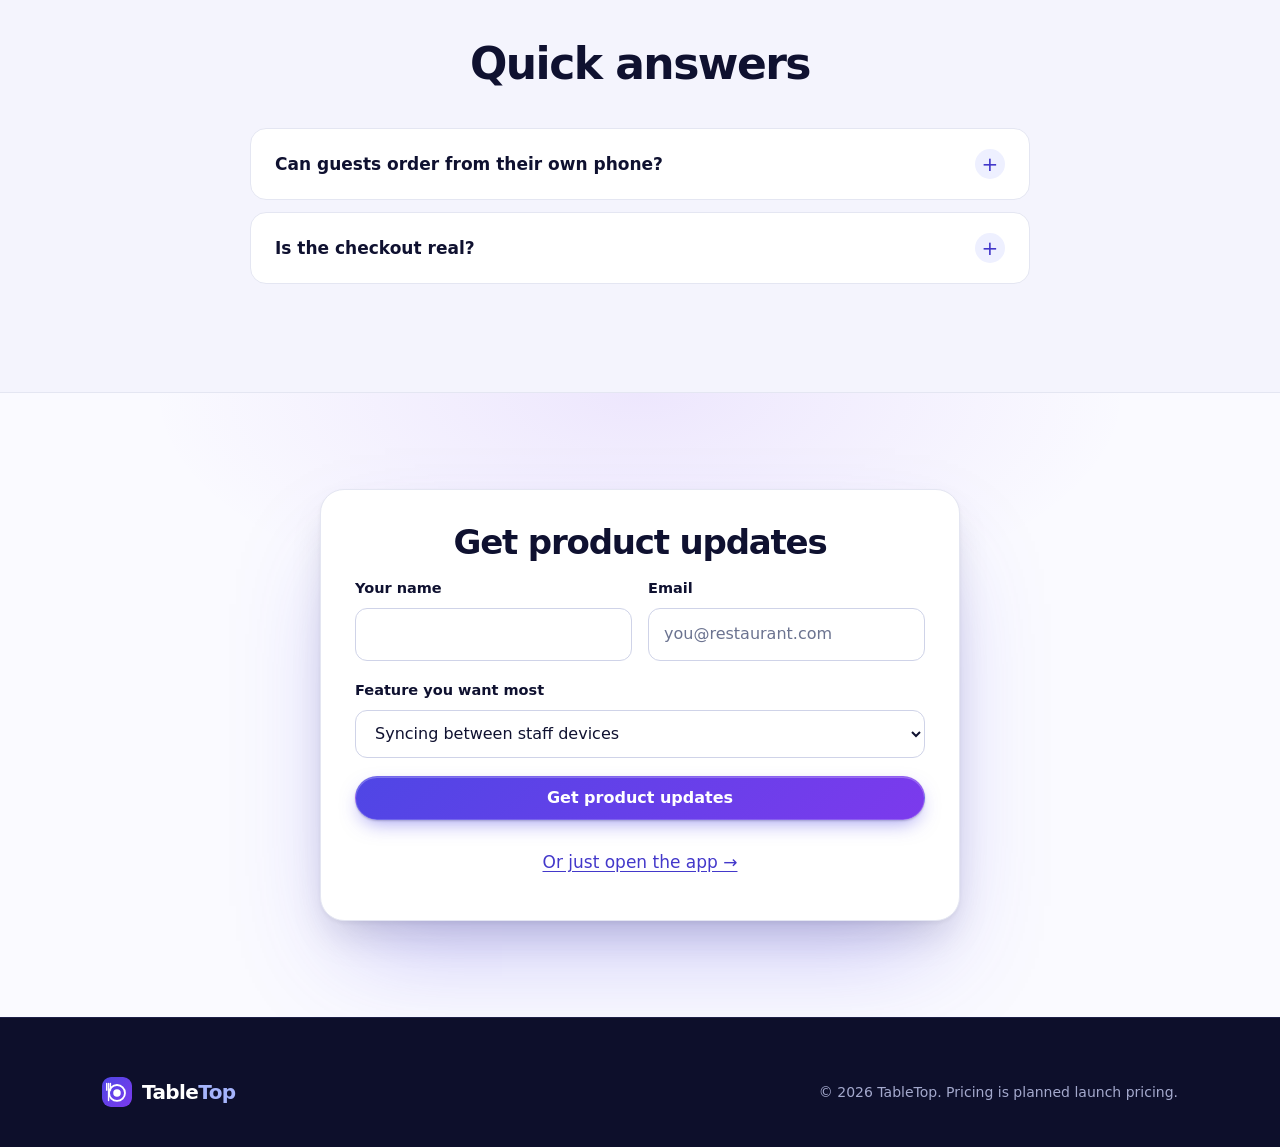
==== commit dc060cd9: "Simpler home page: 4 features, 2 FAQs, one hero button, no phone section" ====
--- a/index.html
+++ b/index.html
@@ -16,7 +16,7 @@
 <section class="hero"><div class="wrap">
 <h1>Run your restaurant from <em>one simple screen.</em></h1>
 <p class="lead">Orders, kitchen, tables and reservations. One simple monthly price. Works offline.</p>
-<div class="btns"><a class="btn big" href="app.html">Launch TableTop</a><a class="btn alt big" href="#pricing">See pricing</a></div>
+<div class="btns"><a class="btn big" href="app.html">Launch TableTop</a></div>
 <div class="frame"><div class="bar"><i></i><i></i><i></i></div><img src="assets/dashboard.png" alt="TableTop dashboard showing sales, open orders and best sellers" width="1200" height="750"></div>
 </div></section>
 <div class="wrap strip"><span>One simple monthly price</span><span>Works offline</span><span>Phone, tablet, laptop</span><span>Guests can order by QR</span></div>
@@ -28,18 +28,11 @@
 <div class="card"><div class="ico"><svg viewBox="0 0 24 24" aria-hidden="true"><path d="M17 21a1 1 0 0 0 1-1v-5.35c0-.457.316-.844.727-1.041a4 4 0 0 0-2.134-7.589 5 5 0 0 0-9.186 0 4 4 0 0 0-2.134 7.588c.411.198.727.585.727 1.041V20a1 1 0 0 0 1 1Z"/><path d="M6 17h12"/></svg></div><h3>Kitchen screen</h3><p>No more lost paper tickets.</p></div>
 <div class="card"><div class="ico"><svg viewBox="0 0 24 24" aria-hidden="true"><rect width="7" height="7" x="3" y="3" rx="1"/><rect width="7" height="7" x="14" y="3" rx="1"/><rect width="7" height="7" x="14" y="14" rx="1"/><rect width="7" height="7" x="3" y="14" rx="1"/></svg></div><h3>Tables</h3><p>See which tables are free, busy or reserved.</p></div>
 <div class="card"><div class="ico"><svg viewBox="0 0 24 24" aria-hidden="true"><path d="M3 3v16a2 2 0 0 0 2 2h16"/><path d="M18 17V9"/><path d="M13 17V5"/><path d="M8 17v-3"/></svg></div><h3>Daily numbers</h3><p>Sales and best sellers, no spreadsheet.</p></div>
-<div class="card"><div class="ico"><svg viewBox="0 0 24 24" aria-hidden="true"><path d="M8 2v4"/><path d="M16 2v4"/><rect width="18" height="18" x="3" y="4" rx="2"/><path d="M3 10h18"/></svg></div><h3>Reservations</h3><p>Seat a party in one tap.</p></div>
-<div class="card"><div class="ico"><svg viewBox="0 0 24 24" aria-hidden="true"><path d="m7.5 4.27 9 5.15"/><path d="M21 8a2 2 0 0 0-1-1.73l-7-4a2 2 0 0 0-2 0l-7 4A2 2 0 0 0 3 8v8a2 2 0 0 0 1 1.73l7 4a2 2 0 0 0 2 0l7-4A2 2 0 0 0 21 16Z"/><path d="m3.3 7 8.7 5 8.7-5"/><path d="M12 22V12"/></svg></div><h3>Inventory</h3><p>Low-stock warnings on your dashboard.</p></div>
 </div>
 <div class="v2row now" id="v2"><span class="tag live">Included now</span><span class="chip">Staff schedule</span><span class="chip">Tip splitter</span><span class="chip">End-of-night report</span><span class="chip">Allergy tags</span><span class="chip">Training quiz</span></div>
 <p class="center" style="margin:16px 0 0;color:var(--muted);font-size:15px">Guest QR ordering is live: a guest scans the table's QR card, sees your menu and orders from their phone. Orders reach your kitchen screen through a small shared server. Not built yet: syncing your menu, tables and history between staff devices; those stay in each browser.</p>
 </div></section>
 
-<section class="alt"><div class="wrap">
-<div class="center"><h2>Works on your phone too</h2></div>
-<div class="phones3"><figure class="phone"><img src="assets/mobile-pos.png" alt="TableTop point of sale on a phone" width="390" height="844" loading="lazy"></figure><figure class="phone"><img src="assets/mobile-kitchen.png" alt="TableTop kitchen display on a phone" width="390" height="844" loading="lazy"></figure><figure class="phone"><img src="assets/mobile-tables.png" alt="TableTop tables on a phone" width="390" height="844" loading="lazy"></figure></div>
-<p class="center" style="margin:30px 0 0"><a class="btn" href="app.html">Open the app</a></p>
-</div></section>
 
 <section id="pricing"><div class="wrap">
 <div class="price1">
@@ -53,7 +46,7 @@
 
 <section class="alt" id="faq"><div class="wrap">
 <div class="center"><h2>Quick answers</h2></div>
-<div class="faq"><details open><summary>Does it work without internet?</summary><p>Yes, once the app is open. A dropped Wi-Fi connection does not stop staff taking orders in the app. Just do not reload the page while you are offline. Guest QR ordering needs an internet connection.</p></details><details><summary>Where is my data?</summary><p>Your menu, tables, staff, history and settings stay in your browser on the device you use. Only QR ordering uses a small shared server: it holds the published menu and guests' orders until your kitchen device accepts or rejects them. Staff devices do not sync with each other yet.</p></details><details><summary>Can guests order from their own phone?</summary><p>Yes. Print a QR card for each table. A guest scans it, sees your menu and orders from their phone. The order goes through a small shared server to your kitchen screen, where staff accept or reject it. It needs an internet connection.</p></details><details><summary>Is the checkout real?</summary><p>No. It is a practice checkout in test mode. It only accepts the test card shown on the checkout page, no money is charged, and nothing is unlocked by it. The app is open to try right now.</p></details><details><summary>What are product updates?</summary><p>Give your name and email, and tell us the feature you want most. We will send you updates about TableTop. Nothing else is collected.</p></details></div>
+<div class="faq"><details><summary>Can guests order from their own phone?</summary><p>Yes. Print a QR card for each table. A guest scans it, sees your menu and orders from their phone. The order goes through a small shared server to your kitchen screen, where staff accept or reject it. It needs an internet connection.</p></details><details><summary>Is the checkout real?</summary><p>No. It is a practice checkout in test mode. It only accepts the test card shown on the checkout page, no money is charged, and nothing is unlocked by it. The app is open to try right now.</p></details></div>
 </div></section>
 
 <section id="waitlist"><div class="wrap">
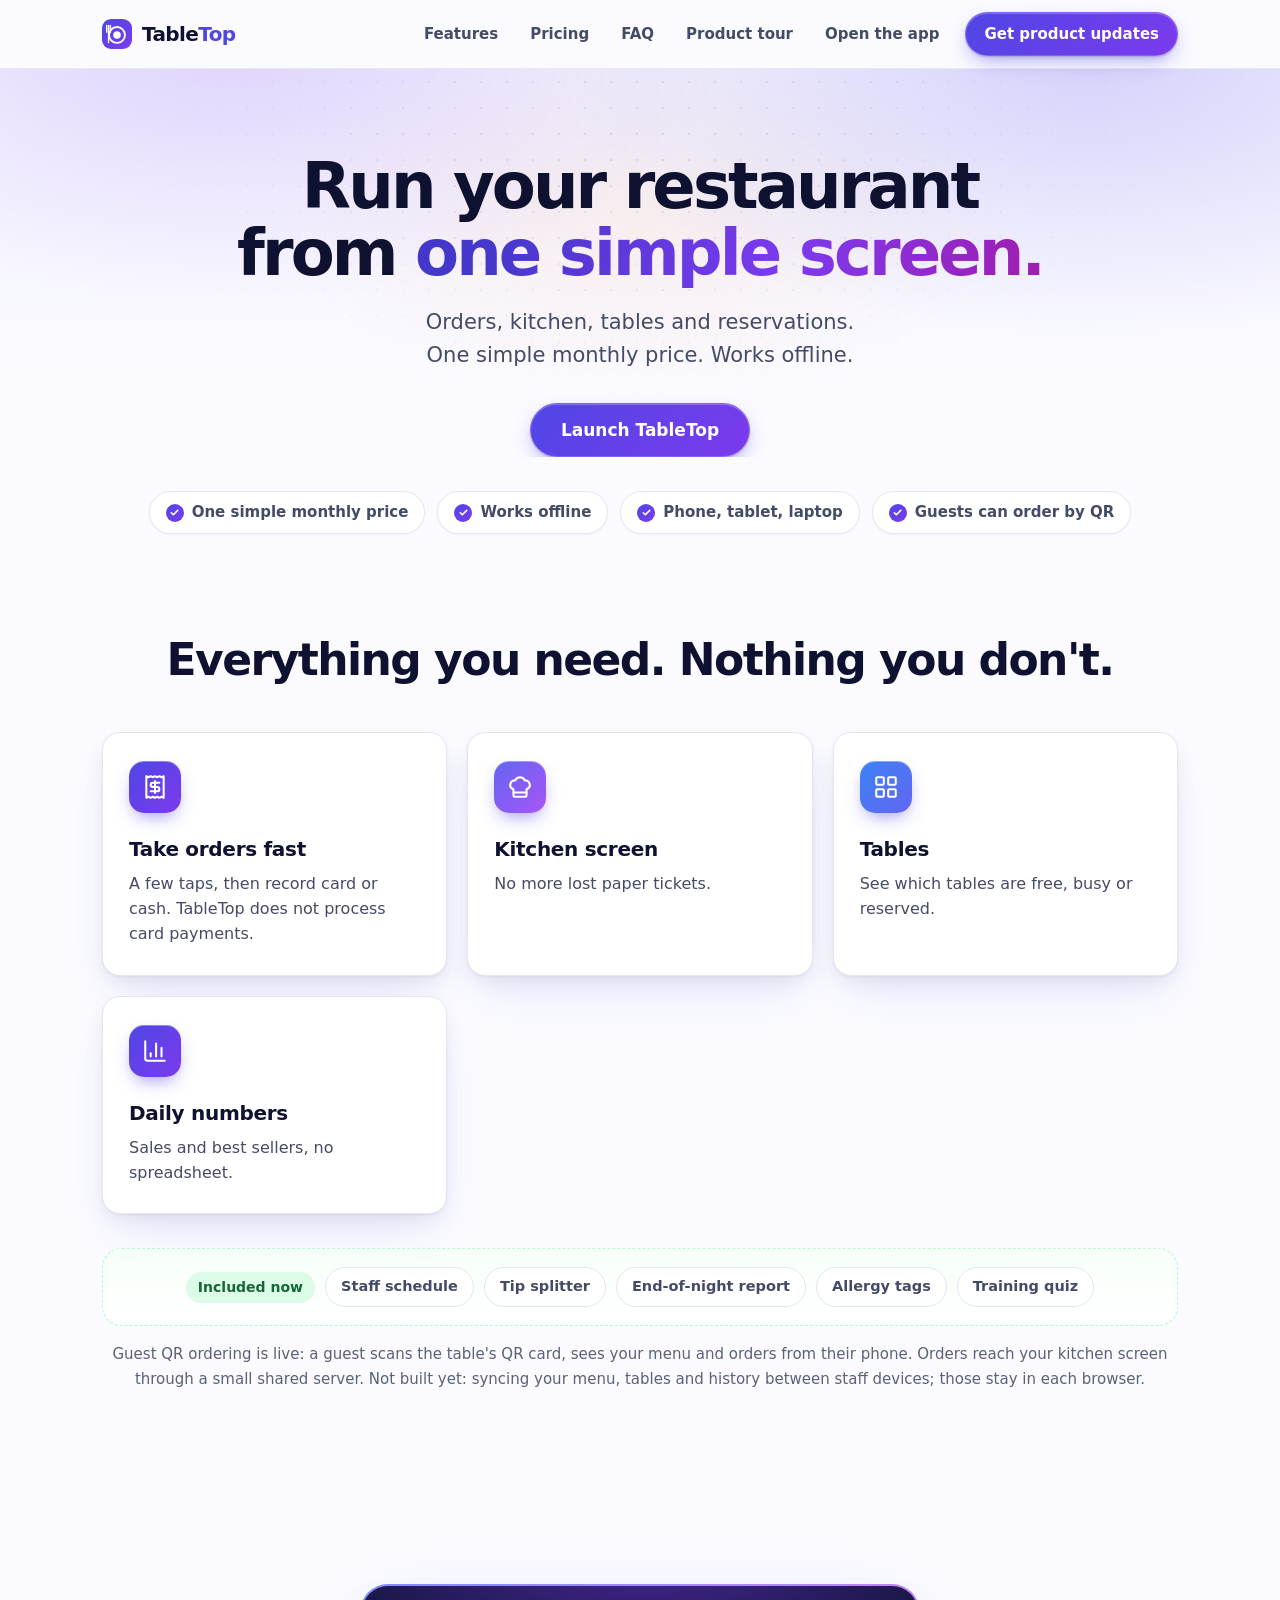
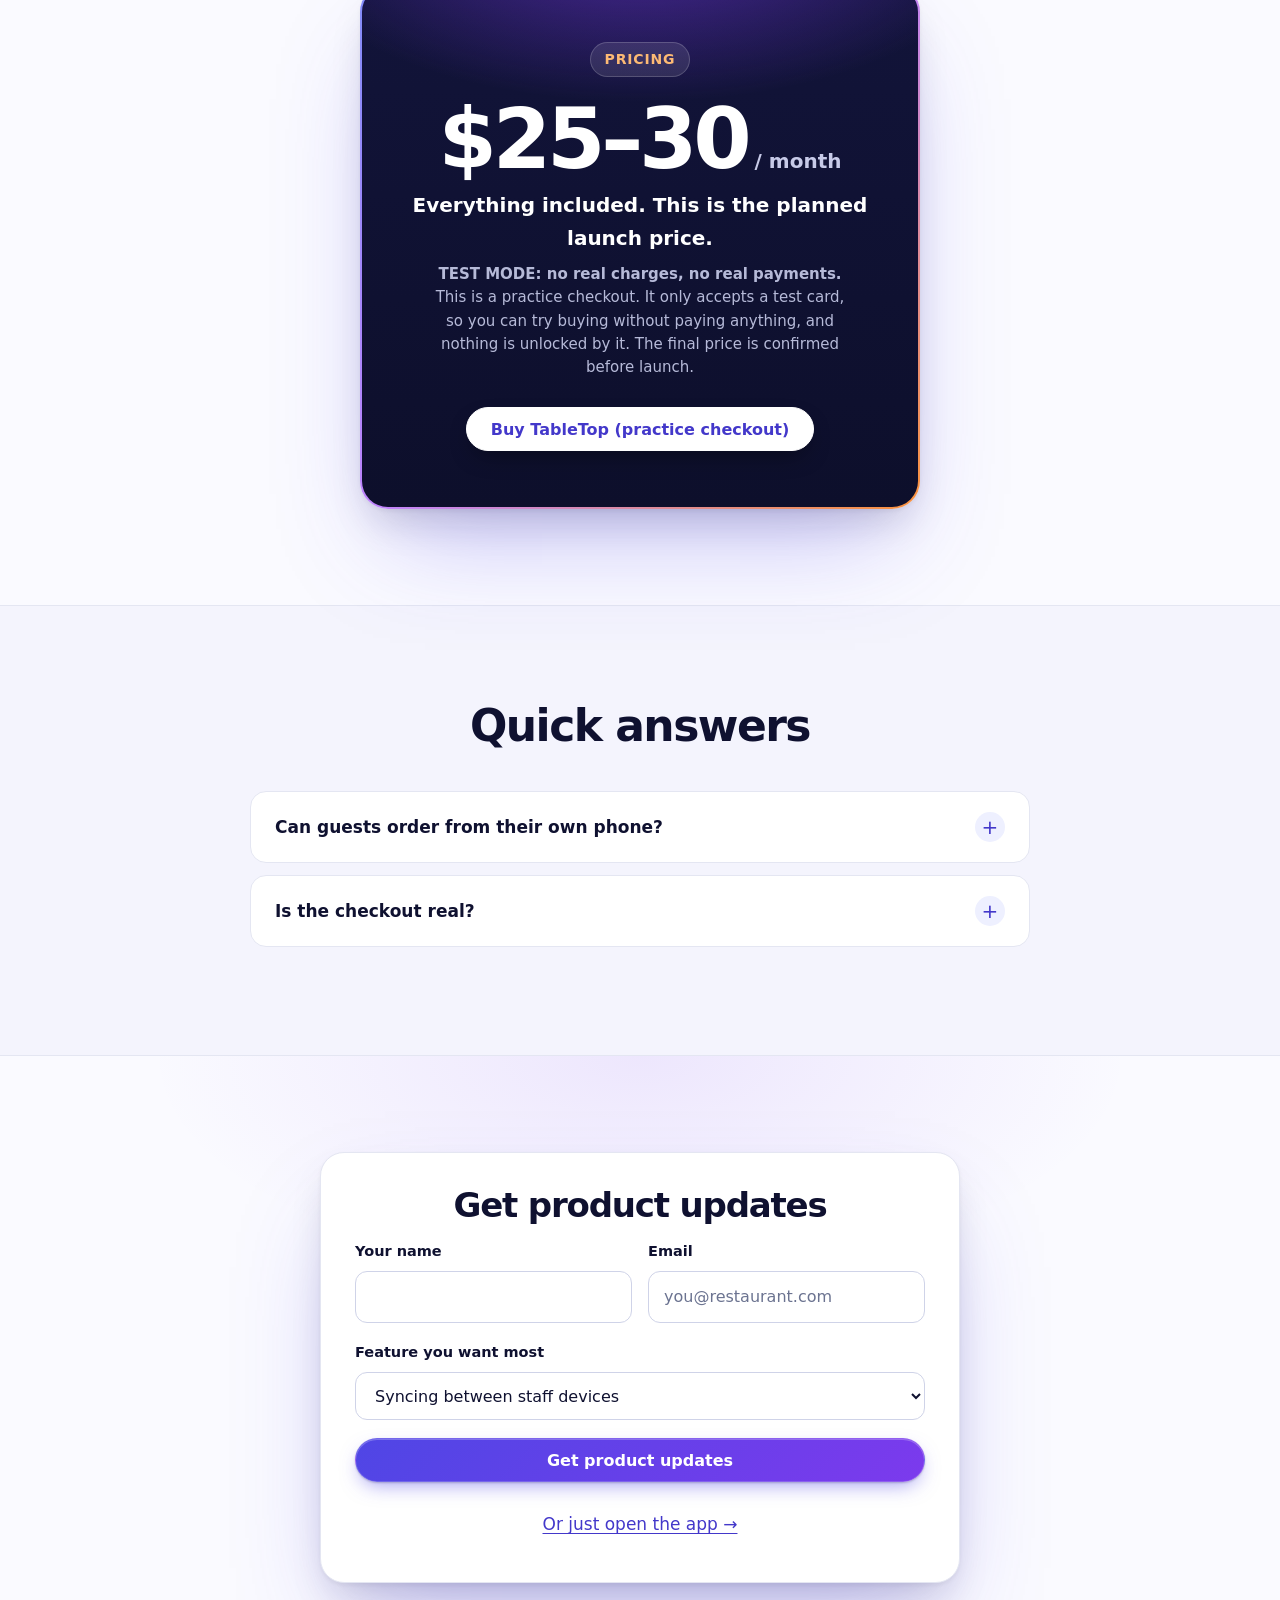
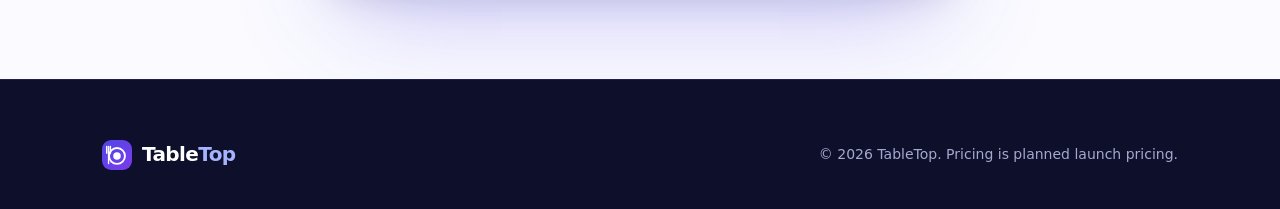
==== commit 3a23946f: "Remove old dashboard screenshot from home page" ====
--- a/index.html
+++ b/index.html
@@ -17,7 +17,6 @@
 <h1>Run your restaurant from <em>one simple screen.</em></h1>
 <p class="lead">Orders, kitchen, tables and reservations. One simple monthly price. Works offline.</p>
 <div class="btns"><a class="btn big" href="app.html">Launch TableTop</a></div>
-<div class="frame"><div class="bar"><i></i><i></i><i></i></div><img src="assets/dashboard.png" alt="TableTop dashboard showing sales, open orders and best sellers" width="1200" height="750"></div>
 </div></section>
 <div class="wrap strip"><span>One simple monthly price</span><span>Works offline</span><span>Phone, tablet, laptop</span><span>Guests can order by QR</span></div>
 
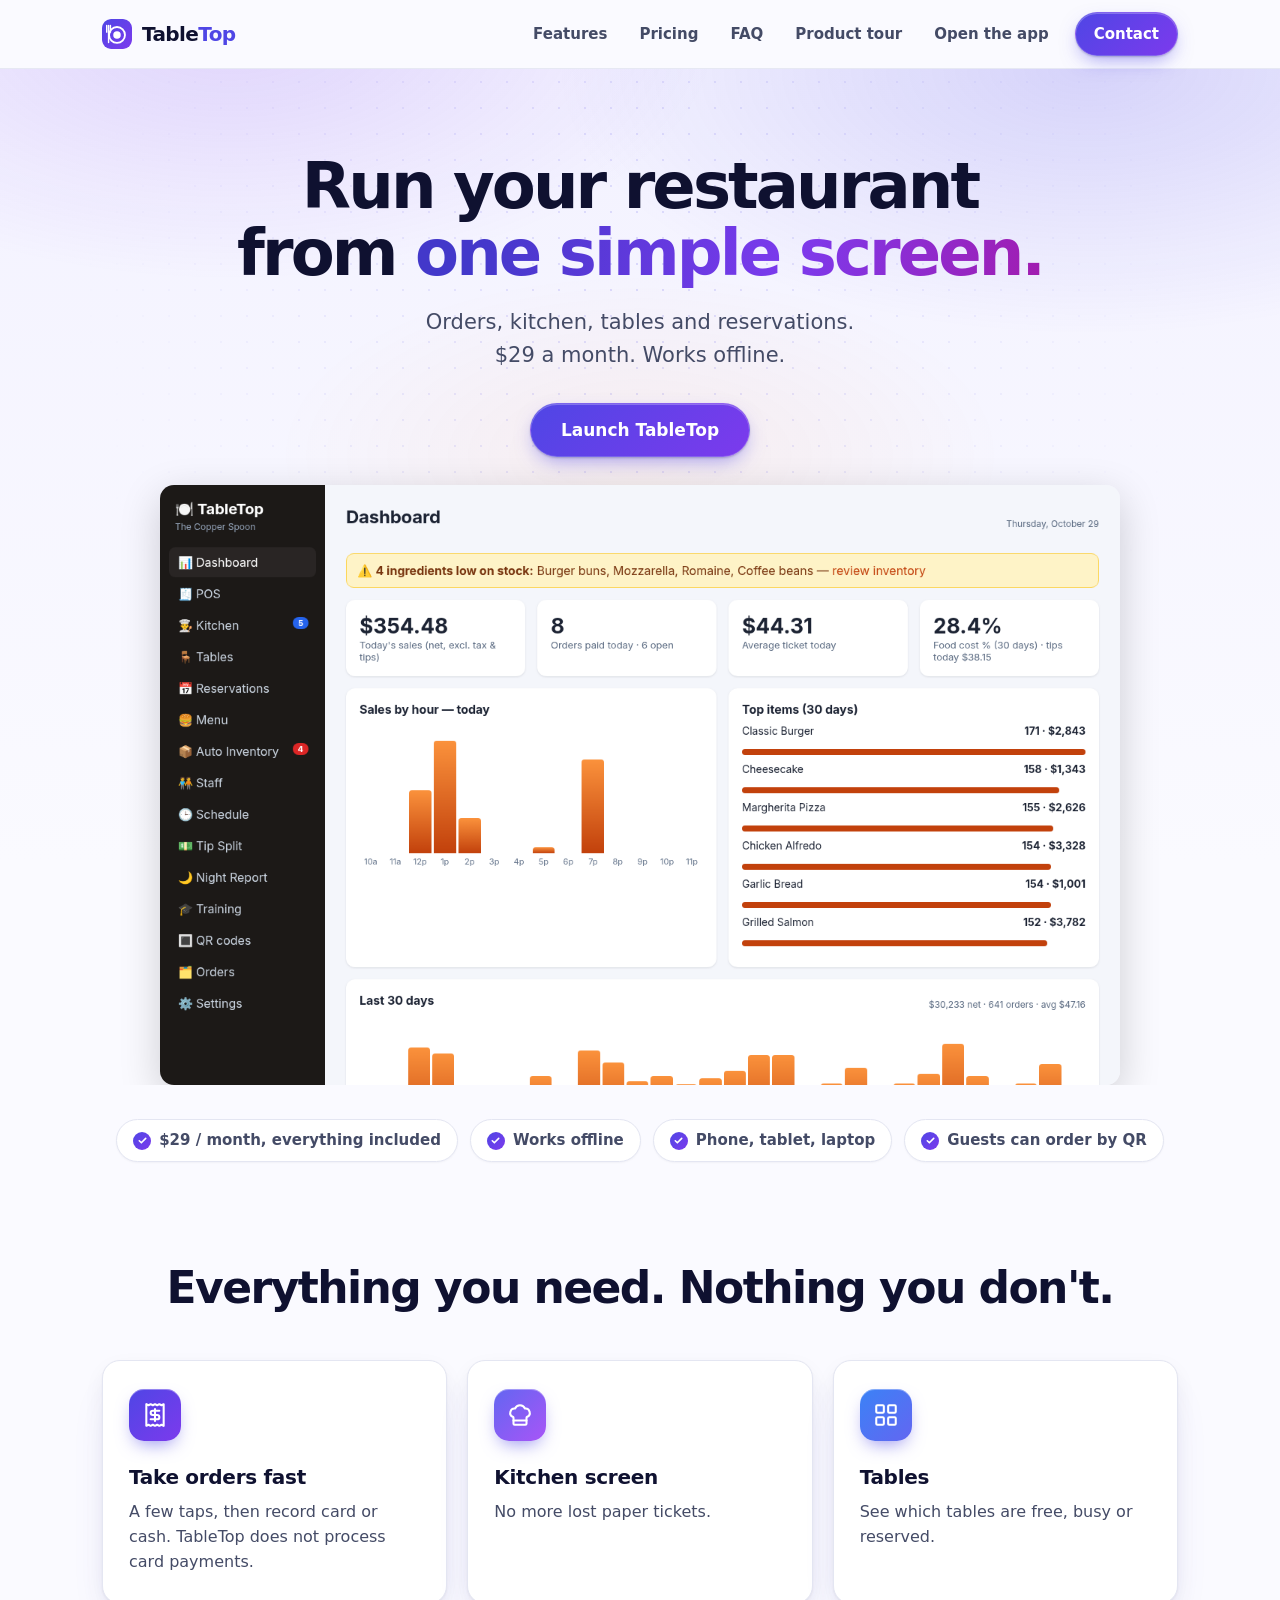
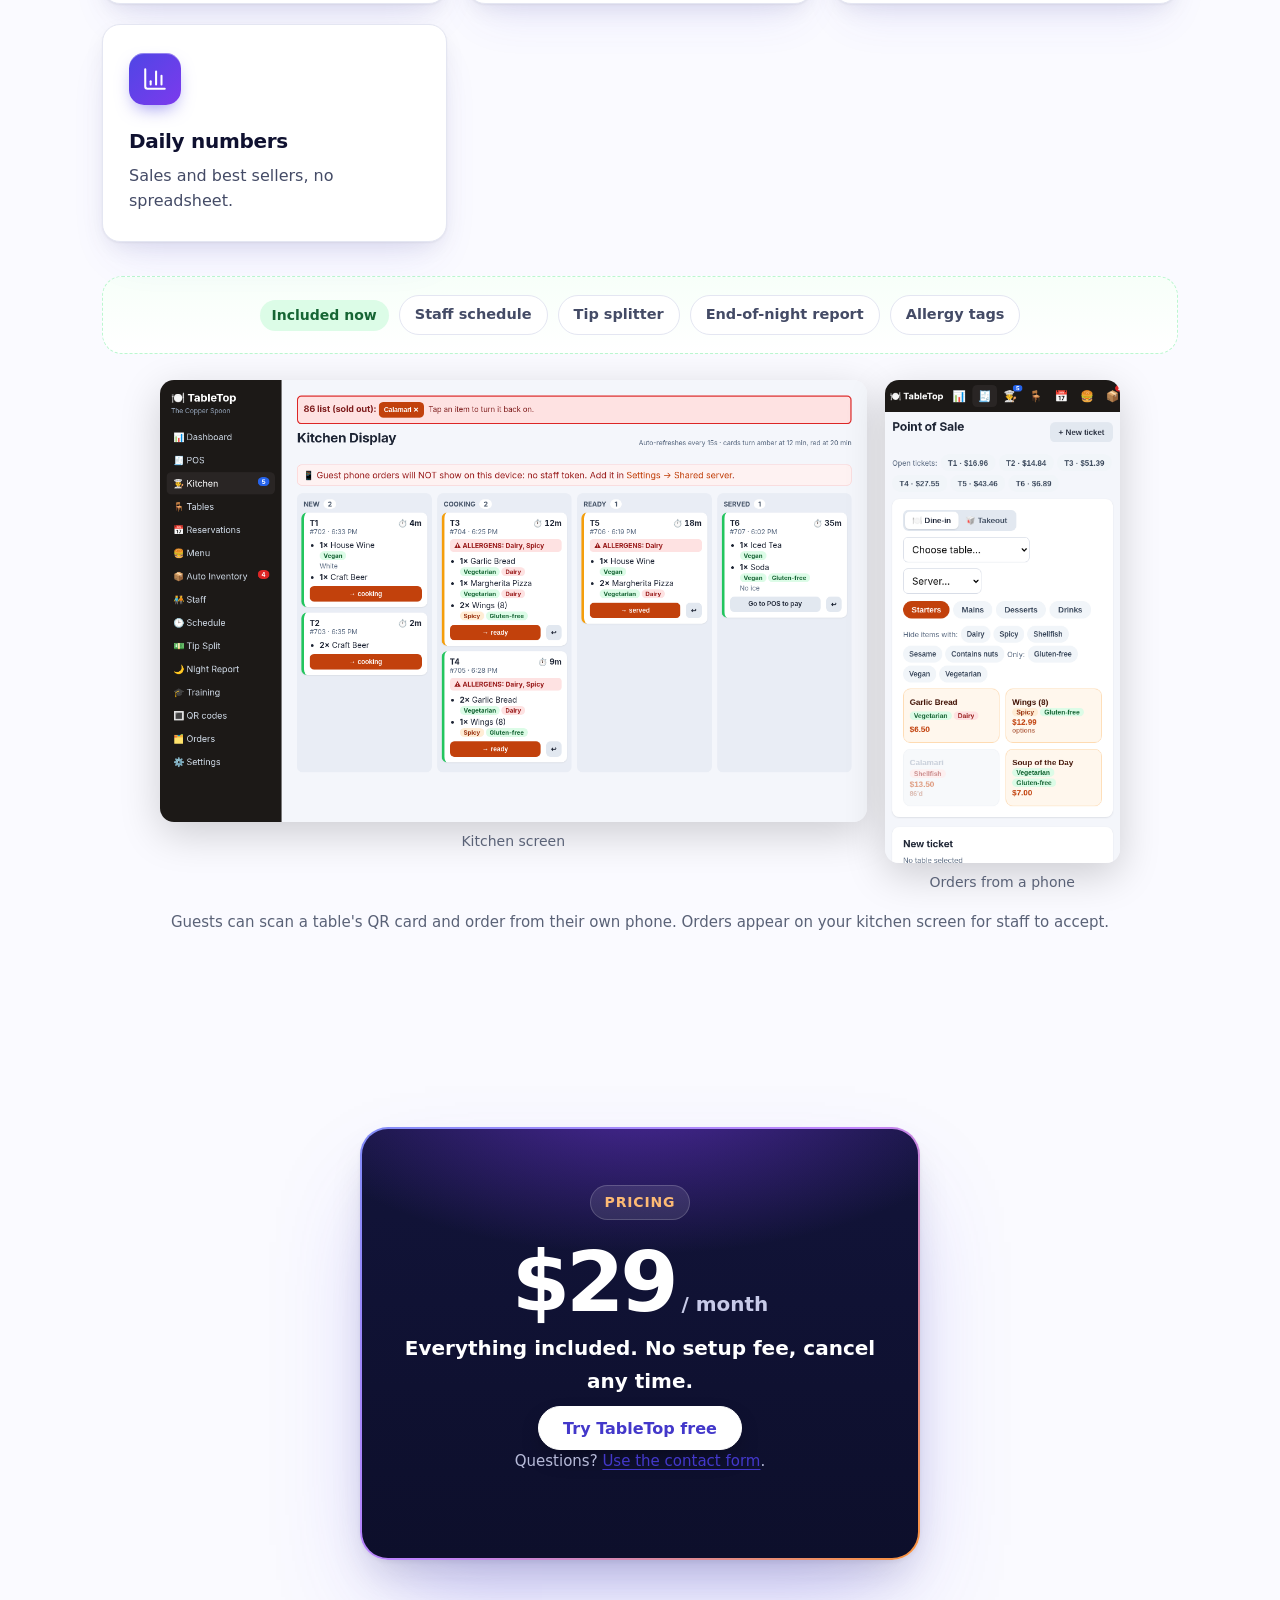
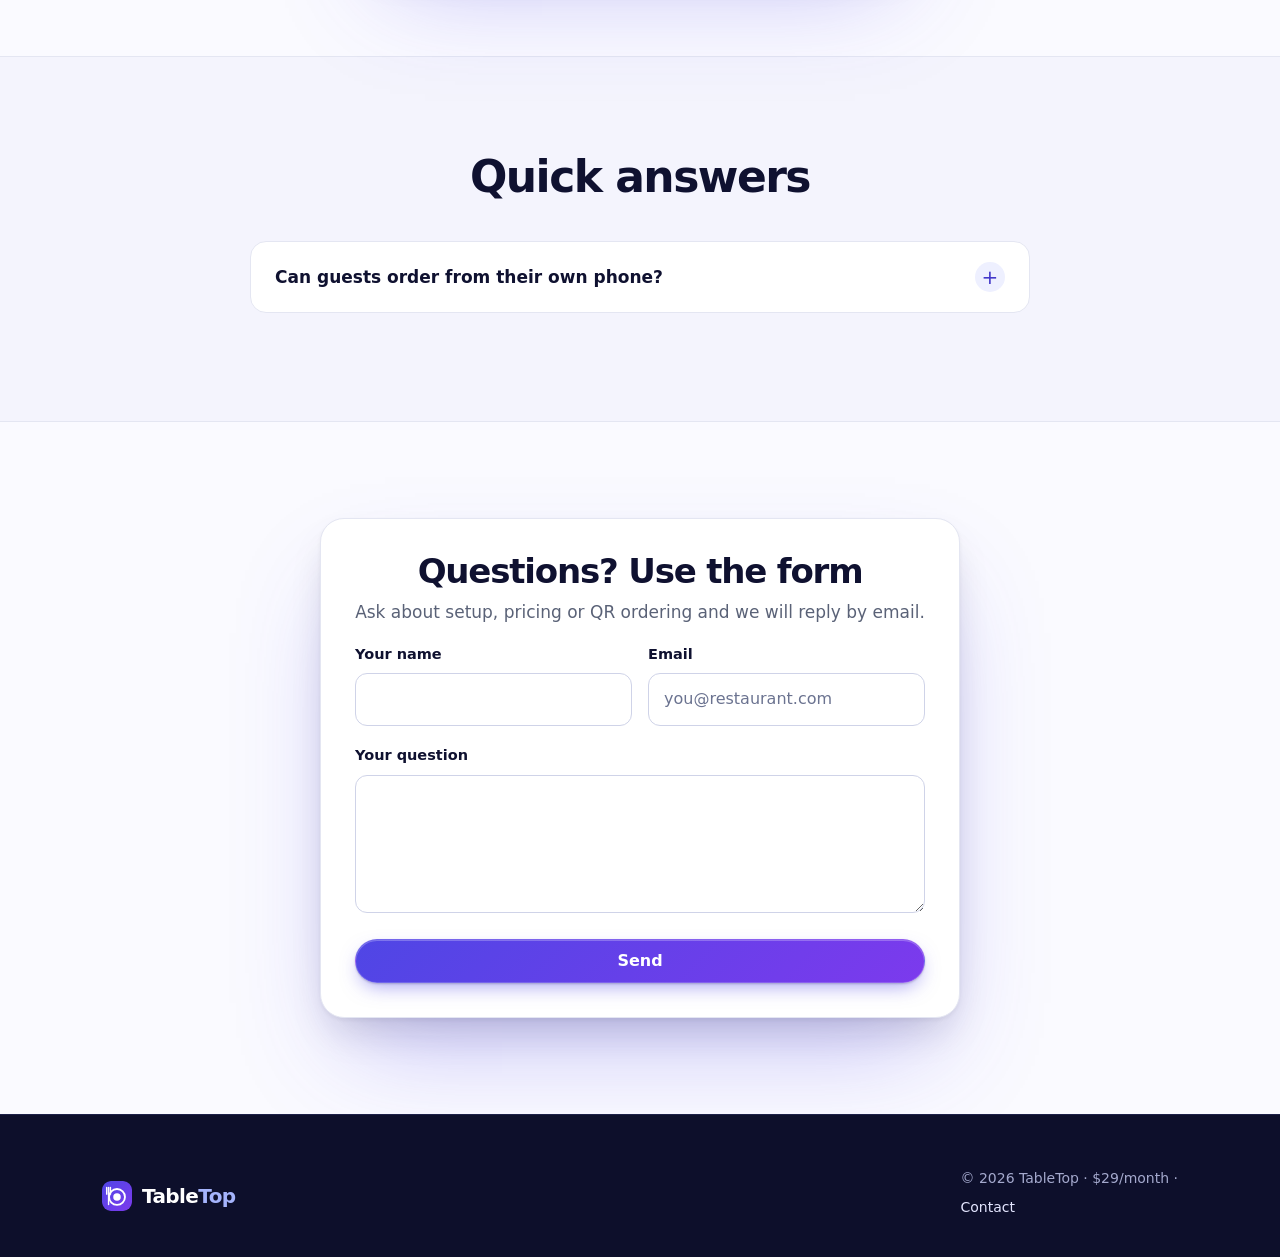
==== commit 686cbd88: "Site: fresh app screenshots, one price ($29/mo) everywhere, contact form instead of waitlist, no per" ====
--- a/index.html
+++ b/index.html
@@ -1,7 +1,7 @@
 <!doctype html>
 <html lang="en"><head><meta charset="utf-8"><meta name="viewport" content="width=device-width,initial-scale=1">
-<title>TableTop: simple restaurant software with one simple monthly price</title>
-<meta name="description" content="Orders, kitchen, tables and reservations in one simple app. One simple monthly price. Works offline.">
+<title>TableTop: simple restaurant software for $29 a month</title>
+<meta name="description" content="Orders, kitchen, tables and reservations in one simple app. $29 a month. Works offline.">
 <link rel="icon" href="assets/favicon.svg" type="image/svg+xml">
 <link rel="stylesheet" href="css/style.css">
 </head><body>
@@ -11,14 +11,15 @@
 <button class="burger" id="burger" aria-label="Menu" aria-expanded="false" aria-controls="nav">☰</button>
 <nav class="main" id="nav" aria-label="Main">
 <a href="index.html#features">Features</a><a href="index.html#pricing">Pricing</a><a href="index.html#faq">FAQ</a><a href="tour.html">Product tour</a><a href="app.html">Open the app</a>
-<a class="btn sm" href="index.html#waitlist">Get product updates</a></nav></div></header>
+<a class="btn sm" href="index.html#contact">Contact</a></nav></div></header>
 <main id="main">
 <section class="hero"><div class="wrap">
 <h1>Run your restaurant from <em>one simple screen.</em></h1>
-<p class="lead">Orders, kitchen, tables and reservations. One simple monthly price. Works offline.</p>
+<p class="lead">Orders, kitchen, tables and reservations. $29 a month. Works offline.</p>
 <div class="btns"><a class="btn big" href="app.html">Launch TableTop</a></div>
+<figure class="shot"><img src="assets/dashboard.png" alt="TableTop dashboard with today's sales, orders and top items" width="1280" height="800" loading="eager"></figure>
 </div></section>
-<div class="wrap strip"><span>One simple monthly price</span><span>Works offline</span><span>Phone, tablet, laptop</span><span>Guests can order by QR</span></div>
+<div class="wrap strip"><span>$29 / month, everything included</span><span>Works offline</span><span>Phone, tablet, laptop</span><span>Guests can order by QR</span></div>
 
 <section id="features"><div class="wrap">
 <div class="center"><h2>Everything you need. Nothing you don't.</h2></div>
@@ -28,44 +29,46 @@
 <div class="card"><div class="ico"><svg viewBox="0 0 24 24" aria-hidden="true"><rect width="7" height="7" x="3" y="3" rx="1"/><rect width="7" height="7" x="14" y="3" rx="1"/><rect width="7" height="7" x="14" y="14" rx="1"/><rect width="7" height="7" x="3" y="14" rx="1"/></svg></div><h3>Tables</h3><p>See which tables are free, busy or reserved.</p></div>
 <div class="card"><div class="ico"><svg viewBox="0 0 24 24" aria-hidden="true"><path d="M3 3v16a2 2 0 0 0 2 2h16"/><path d="M18 17V9"/><path d="M13 17V5"/><path d="M8 17v-3"/></svg></div><h3>Daily numbers</h3><p>Sales and best sellers, no spreadsheet.</p></div>
 </div>
-<div class="v2row now" id="v2"><span class="tag live">Included now</span><span class="chip">Staff schedule</span><span class="chip">Tip splitter</span><span class="chip">End-of-night report</span><span class="chip">Allergy tags</span><span class="chip">Training quiz</span></div>
-<p class="center" style="margin:16px 0 0;color:var(--muted);font-size:15px">Guest QR ordering is live: a guest scans the table's QR card, sees your menu and orders from their phone. Orders reach your kitchen screen through a small shared server. Not built yet: syncing your menu, tables and history between staff devices; those stay in each browser.</p>
+<div class="v2row now" id="v2"><span class="tag live">Included now</span><span class="chip">Staff schedule</span><span class="chip">Tip splitter</span><span class="chip">End-of-night report</span><span class="chip">Allergy tags</span></div>
+<div class="shots2"><figure><img src="assets/kitchen.png" alt="Kitchen screen with open tickets" width="1280" height="800" loading="lazy"><figcaption>Kitchen screen</figcaption></figure><figure><img src="assets/mobile-pos.png" alt="Taking an order on a phone" width="390" height="800" loading="lazy"><figcaption>Orders from a phone</figcaption></figure></div>
+<p class="center" style="margin:16px 0 0;color:var(--muted);font-size:15px">Guests can scan a table's QR card and order from their own phone. Orders appear on your kitchen screen for staff to accept.</p>
 </div></section>
 
 
 <section id="pricing"><div class="wrap">
 <div class="price1">
 <span class="eyebrow">Pricing</span>
-<div class="amt">$25–30<small> / month</small></div>
-<p class="p1">Everything included. This is the planned launch price.</p>
-<p class="note"><b>TEST MODE: no real charges, no real payments.</b> This is a practice checkout. It only accepts a test card, so you can try buying without paying anything, and nothing is unlocked by it. The final price is confirmed before launch.</p>
-<a class="btn light" id="buybtn" href="checkout.html?plan=tabletop">Buy TableTop (practice checkout)</a>
+<div class="amt">$29<small> / month</small></div>
+<p class="p1">Everything included. No setup fee, cancel any time.</p>
+<a class="btn light" href="app.html">Try TableTop free</a>
+<p class="note">Questions? <a href="#contact">Use the contact form</a>.</p>
 </div>
 </div></section>
 
 <section class="alt" id="faq"><div class="wrap">
 <div class="center"><h2>Quick answers</h2></div>
-<div class="faq"><details><summary>Can guests order from their own phone?</summary><p>Yes. Print a QR card for each table. A guest scans it, sees your menu and orders from their phone. The order goes through a small shared server to your kitchen screen, where staff accept or reject it. It needs an internet connection.</p></details><details><summary>Is the checkout real?</summary><p>No. It is a practice checkout in test mode. It only accepts the test card shown on the checkout page, no money is charged, and nothing is unlocked by it. The app is open to try right now.</p></details></div>
+<div class="faq"><details><summary>Can guests order from their own phone?</summary><p>Yes. Print a QR card for each table. A guest scans it, sees your menu and orders from their phone. The order goes through a small shared server to your kitchen screen, where staff accept or reject it. It needs an internet connection.</p></details></div>
 </div></section>
 
-<section id="waitlist"><div class="wrap">
+<section id="contact"><div class="wrap">
 <div class="formcard slim">
-<h2 style="font-size:clamp(26px,4vw,34px);text-align:center;margin:0 0 16px">Get product updates</h2>
-<form id="wl" action="mailto:lucabomfim3@gmail.com?subject=TableTop%20product%20updates" method="post" enctype="text/plain" novalidate>
+<h2 style="font-size:clamp(26px,4vw,34px);text-align:center;margin:0 0 8px">Questions? Use the form</h2>
+<p class="center" style="margin:0 0 16px;color:var(--muted)">Ask about setup, pricing or QR ordering and we will reply by email.</p>
+<!-- BUSINESS EMAIL: add a support@yourbusiness address here later (e.g. "Or email support@..."). -->
+<form id="wl" action="#contact" method="post" novalidate>
 <div class="row2"><div class="fld"><label for="wn">Your name</label><input id="wn" name="name" autocomplete="name" required maxlength="80"><div class="err">Please enter your name.</div></div>
 <div class="fld"><label for="we">Email</label><input id="we" name="email" type="email" autocomplete="email" required maxlength="120" placeholder="you@restaurant.com"><div class="err">Please enter a valid email.</div></div></div>
-<div class="fld"><label for="wf">Feature you want most</label><select id="wf" name="feature"><option>Syncing between staff devices</option><option>Something else</option></select></div>
-<noscript><p class="wlerr">JavaScript is off, so this form will open your email app instead. Or write to <a href="mailto:lucabomfim3@gmail.com">lucabomfim3@gmail.com</a>.</p></noscript>
+<div class="fld"><label for="wm">Your question</label><textarea id="wm" name="message" rows="4" maxlength="500"></textarea></div>
+<noscript><p class="wlerr">Please turn on JavaScript to send this form.</p></noscript>
 <div class="hp" aria-hidden="true"><label for="wh">Leave this empty</label><input id="wh" name="_honey" type="text" tabindex="-1" autocomplete="off"></div>
 <div id="wlerr" class="wlerr" role="alert" hidden></div>
-<button class="btn" id="wlbtn" style="width:100%" type="submit">Get product updates</button>
+<button class="btn" id="wlbtn" style="width:100%" type="submit">Send</button>
 </form>
-<div id="thanks" role="status" aria-live="polite"><div class="big">🎉</div><h3>You're on the list<span id="tname"></span>!</h3><p>Thanks for signing up. We will send you TableTop product updates.</p>
-<p><button class="btn alt sm" id="againwl" type="button">Add another email</button></p></div>
-<p class="center" style="margin:18px 0 0"><a href="app.html" style="display:inline-block;padding:10px 14px">Or just open the app →</a></p>
+<div id="thanks" role="status" aria-live="polite"><div class="big">✉️</div><h3>Thanks<span id="tname"></span>!</h3><p>We got your message and will reply by email.</p>
+<p><button class="btn alt sm" id="againwl" type="button">Send another</button></p></div>
 </div></div></section>
 </main>
 <footer><div class="wrap foot1"><a class="logo" href="index.html"><img src="assets/favicon.svg" alt="" width="30" height="30"><span>Table<b>Top</b></span></a>
-<small>© 2026 TableTop. Pricing is planned launch pricing.</small></div></footer>
+<small>© 2026 TableTop · $29/month · <a href="index.html#contact">Contact</a></small></div></footer>
 <script src="js/site.js"></script>
 </body></html>
--- a/css/style.css
+++ b/css/style.css
@@ -222,3 +222,8 @@
 .codone .btn{margin:4px}
 @media(max-width:760px){.cogrid{grid-template-columns:1fr}.cosum{order:-1}.cogrid .formcard{padding:20px}.sumdl{grid-template-columns:1fr;gap:2px}.sumdl dd{margin-bottom:8px}}
 .muted{color:var(--muted)}
+
+.shot{margin:28px auto 0;max-width:960px}.shot img,.shots2 img{width:100%;height:auto;border-radius:14px;box-shadow:0 12px 40px rgba(0,0,0,.18);display:block}
+.shots2{display:grid;grid-template-columns:3fr 1fr;gap:18px;margin:26px auto 0;max-width:960px;align-items:start}.shots2 figure{margin:0}.shots2 figcaption{text-align:center;color:var(--muted);font-size:14px;margin-top:8px}
+@media(max-width:640px){.shots2{grid-template-columns:1fr}.shots2 figure:last-child{max-width:260px;margin:0 auto}}
+#wm{width:100%;font:inherit}
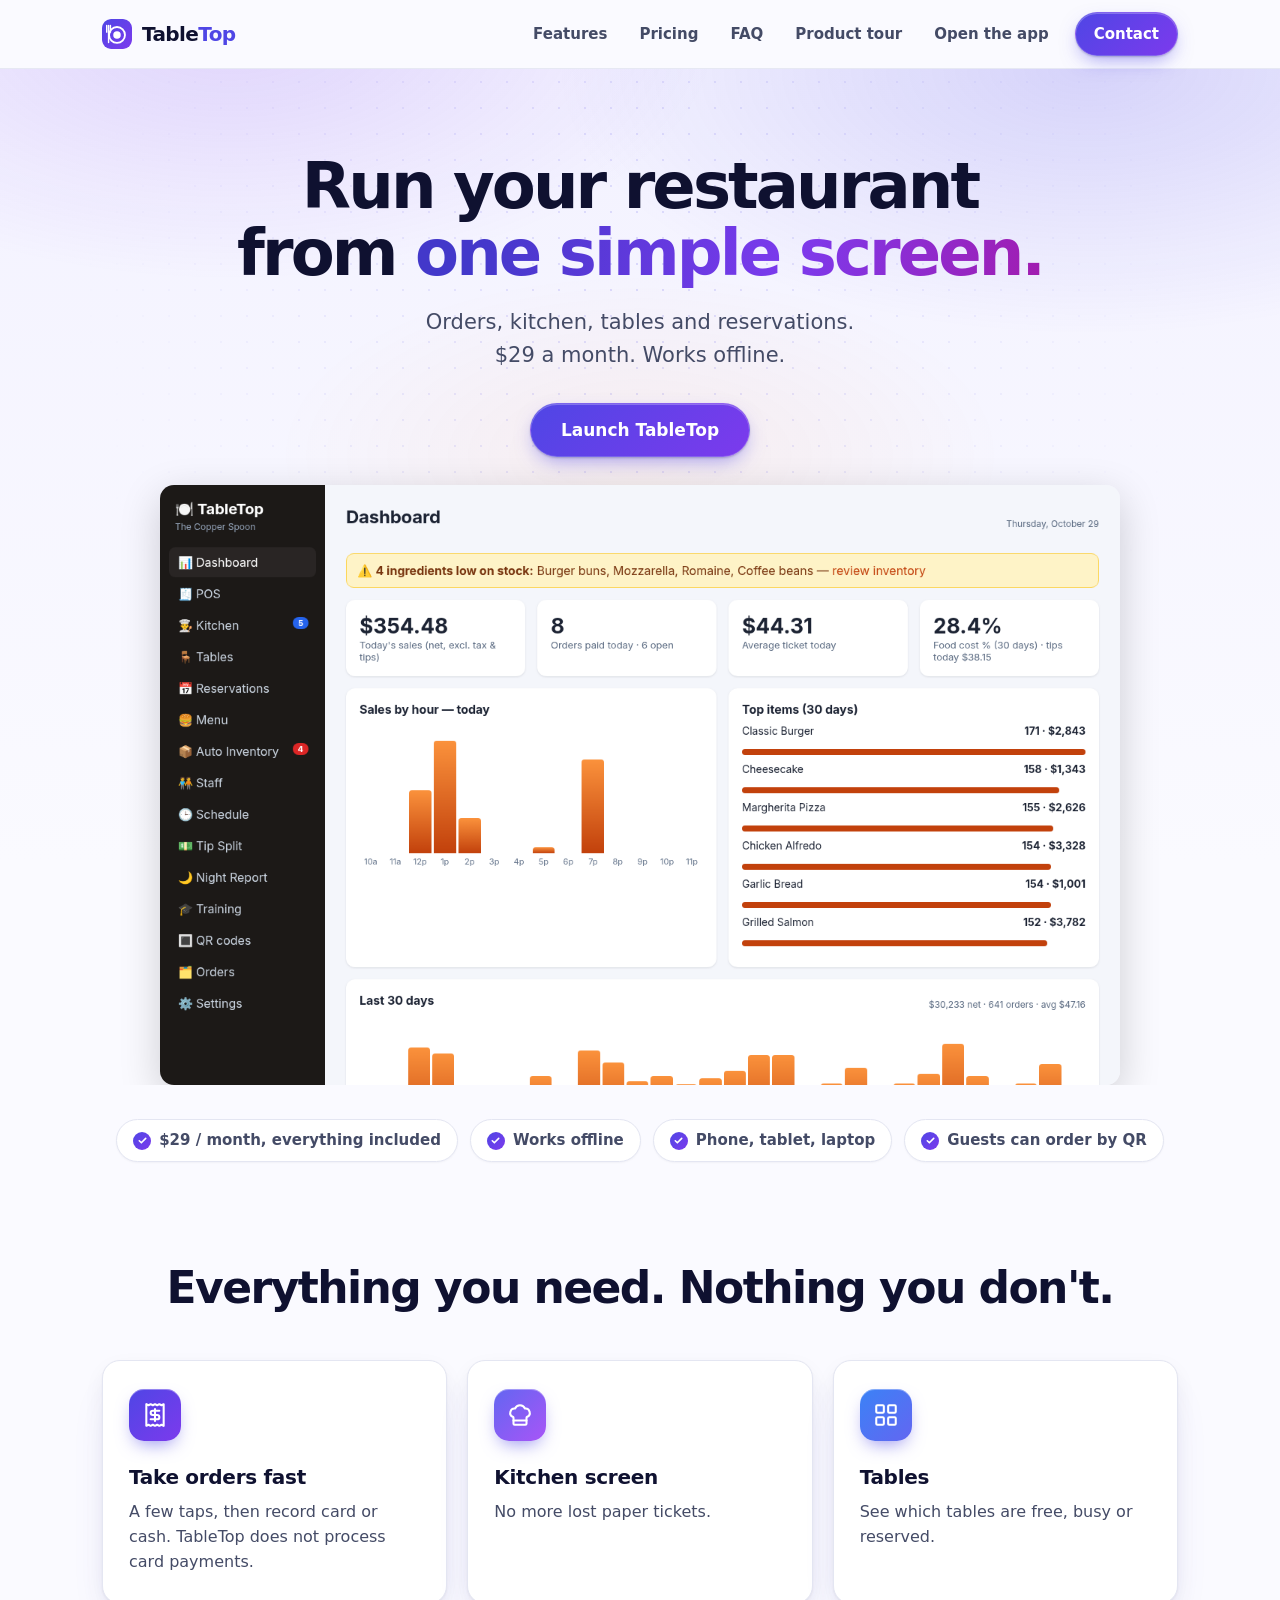
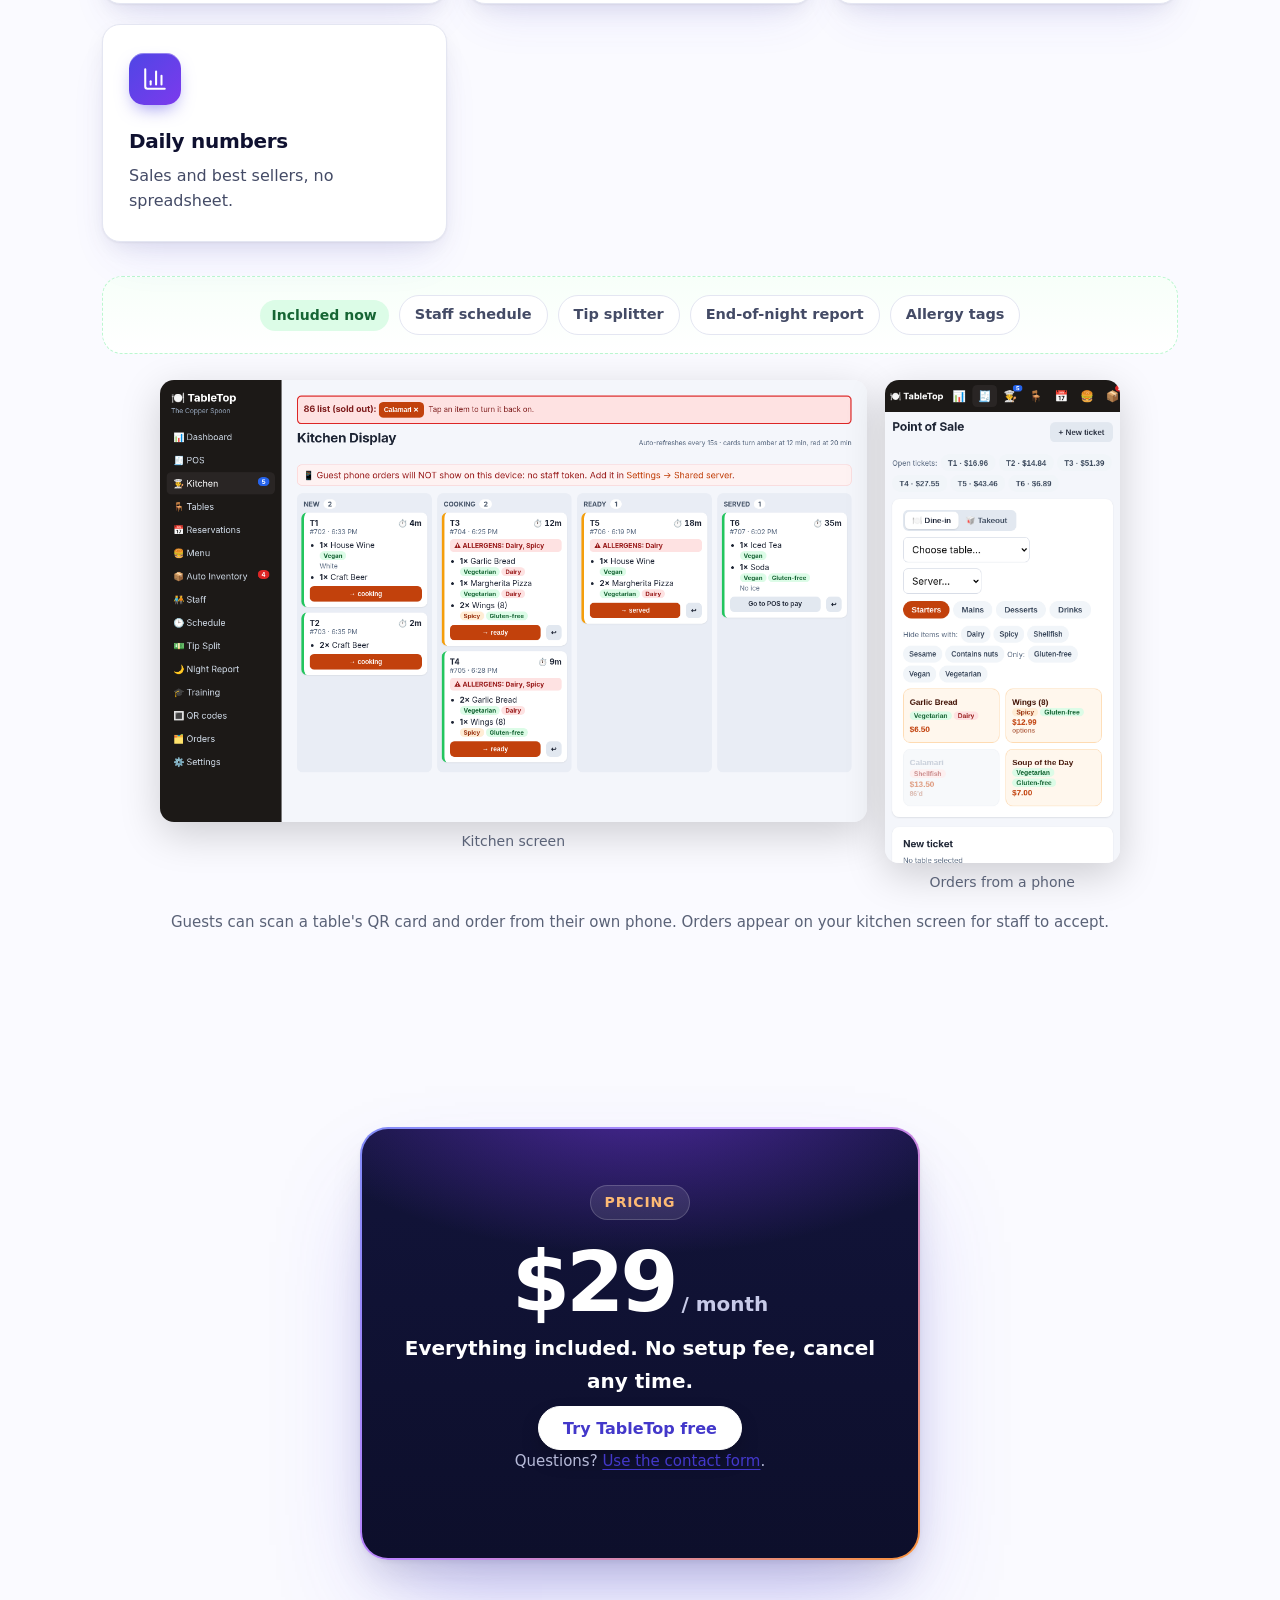
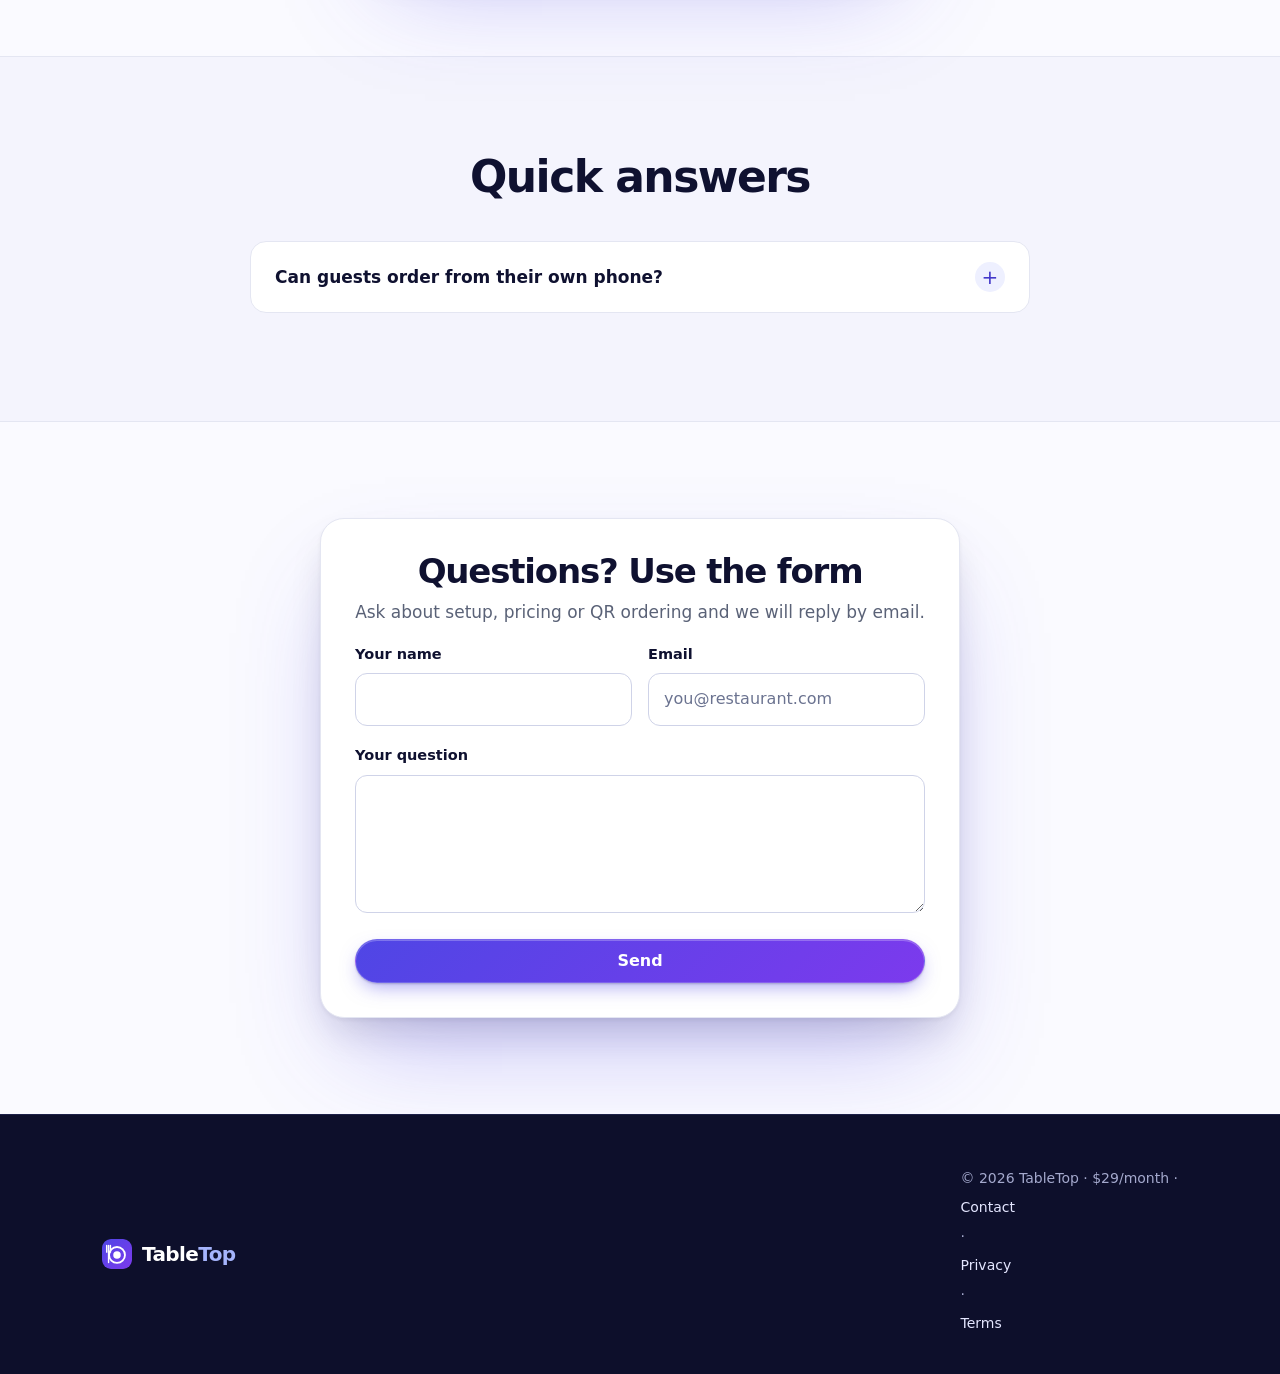
==== commit 0705a2e3: "Privacy and terms draft pages, footer links" ====
--- a/index.html
+++ b/index.html
@@ -69,6 +69,6 @@
 </div></div></section>
 </main>
 <footer><div class="wrap foot1"><a class="logo" href="index.html"><img src="assets/favicon.svg" alt="" width="30" height="30"><span>Table<b>Top</b></span></a>
-<small>© 2026 TableTop · $29/month · <a href="index.html#contact">Contact</a></small></div></footer>
+<small>© 2026 TableTop · $29/month · <a href="index.html#contact">Contact</a> · <a href="privacy.html">Privacy</a> · <a href="terms.html">Terms</a></small></div></footer>
 <script src="js/site.js"></script>
 </body></html>
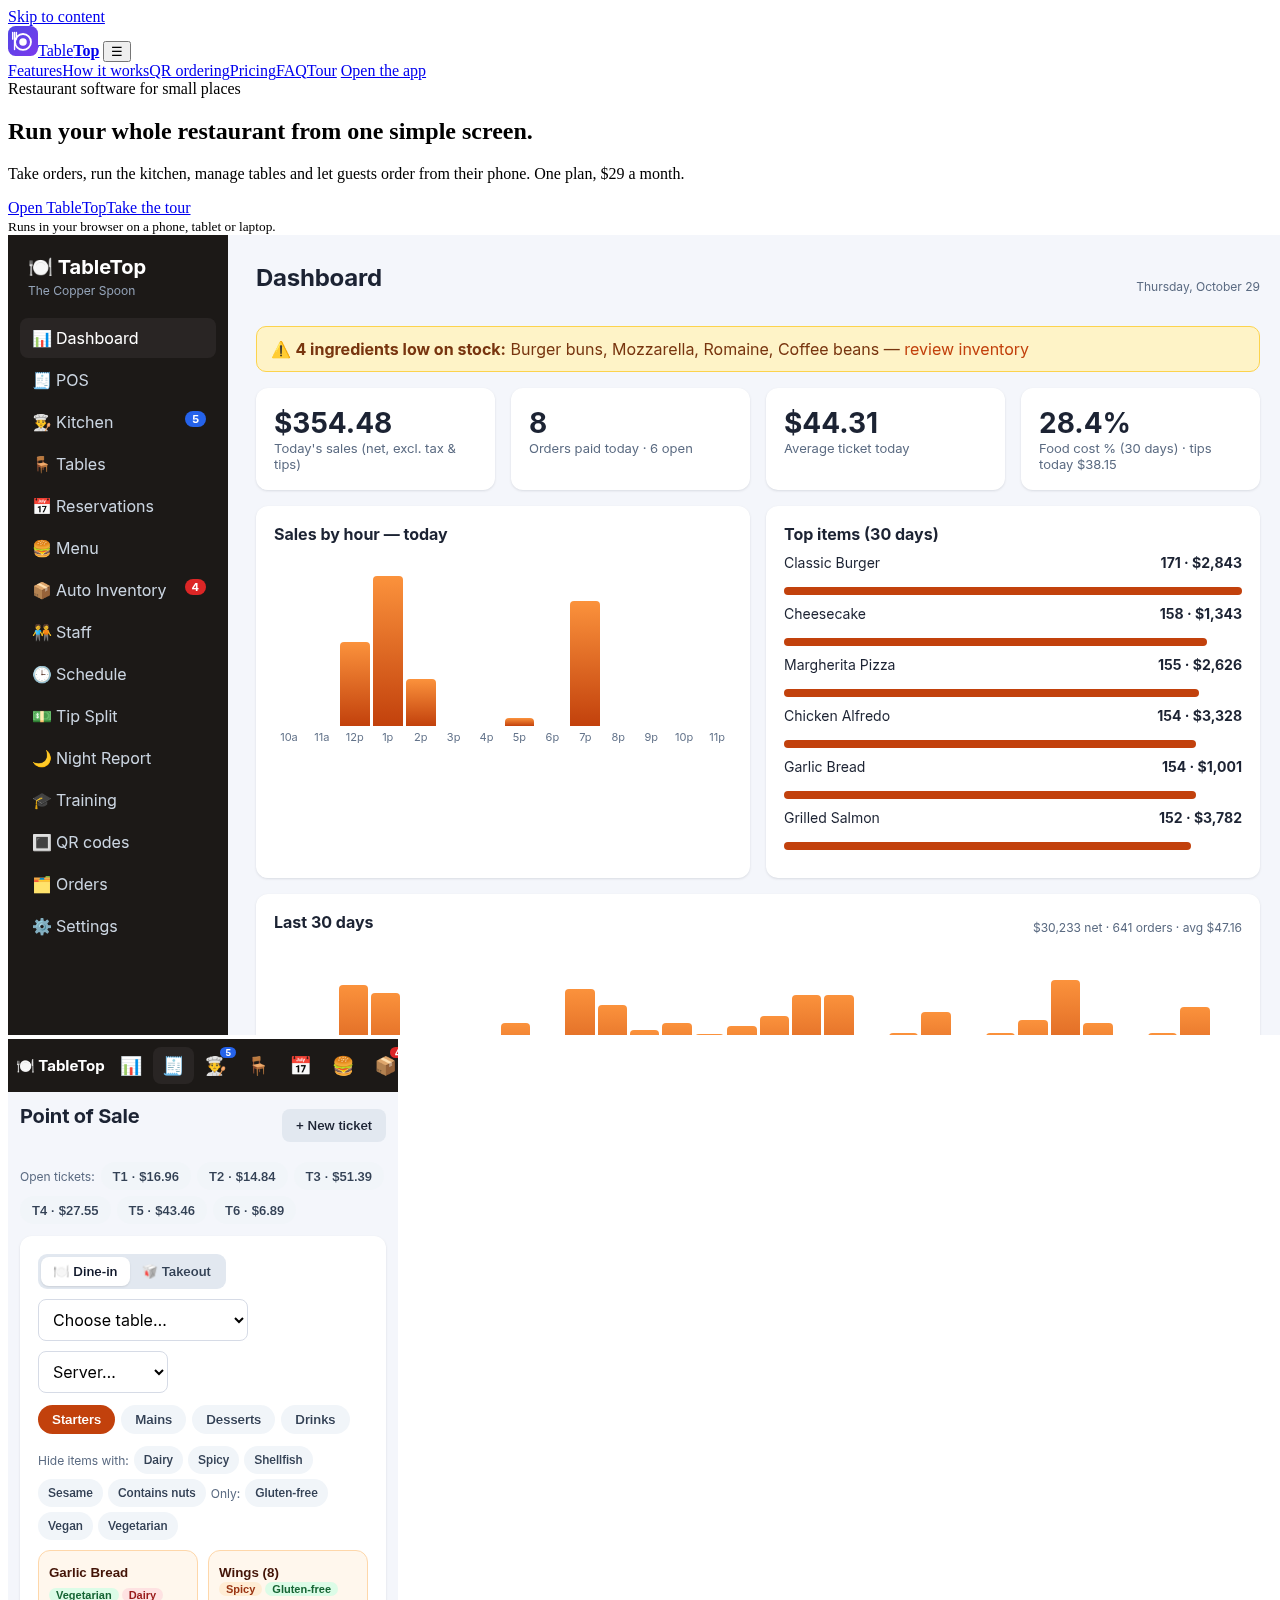
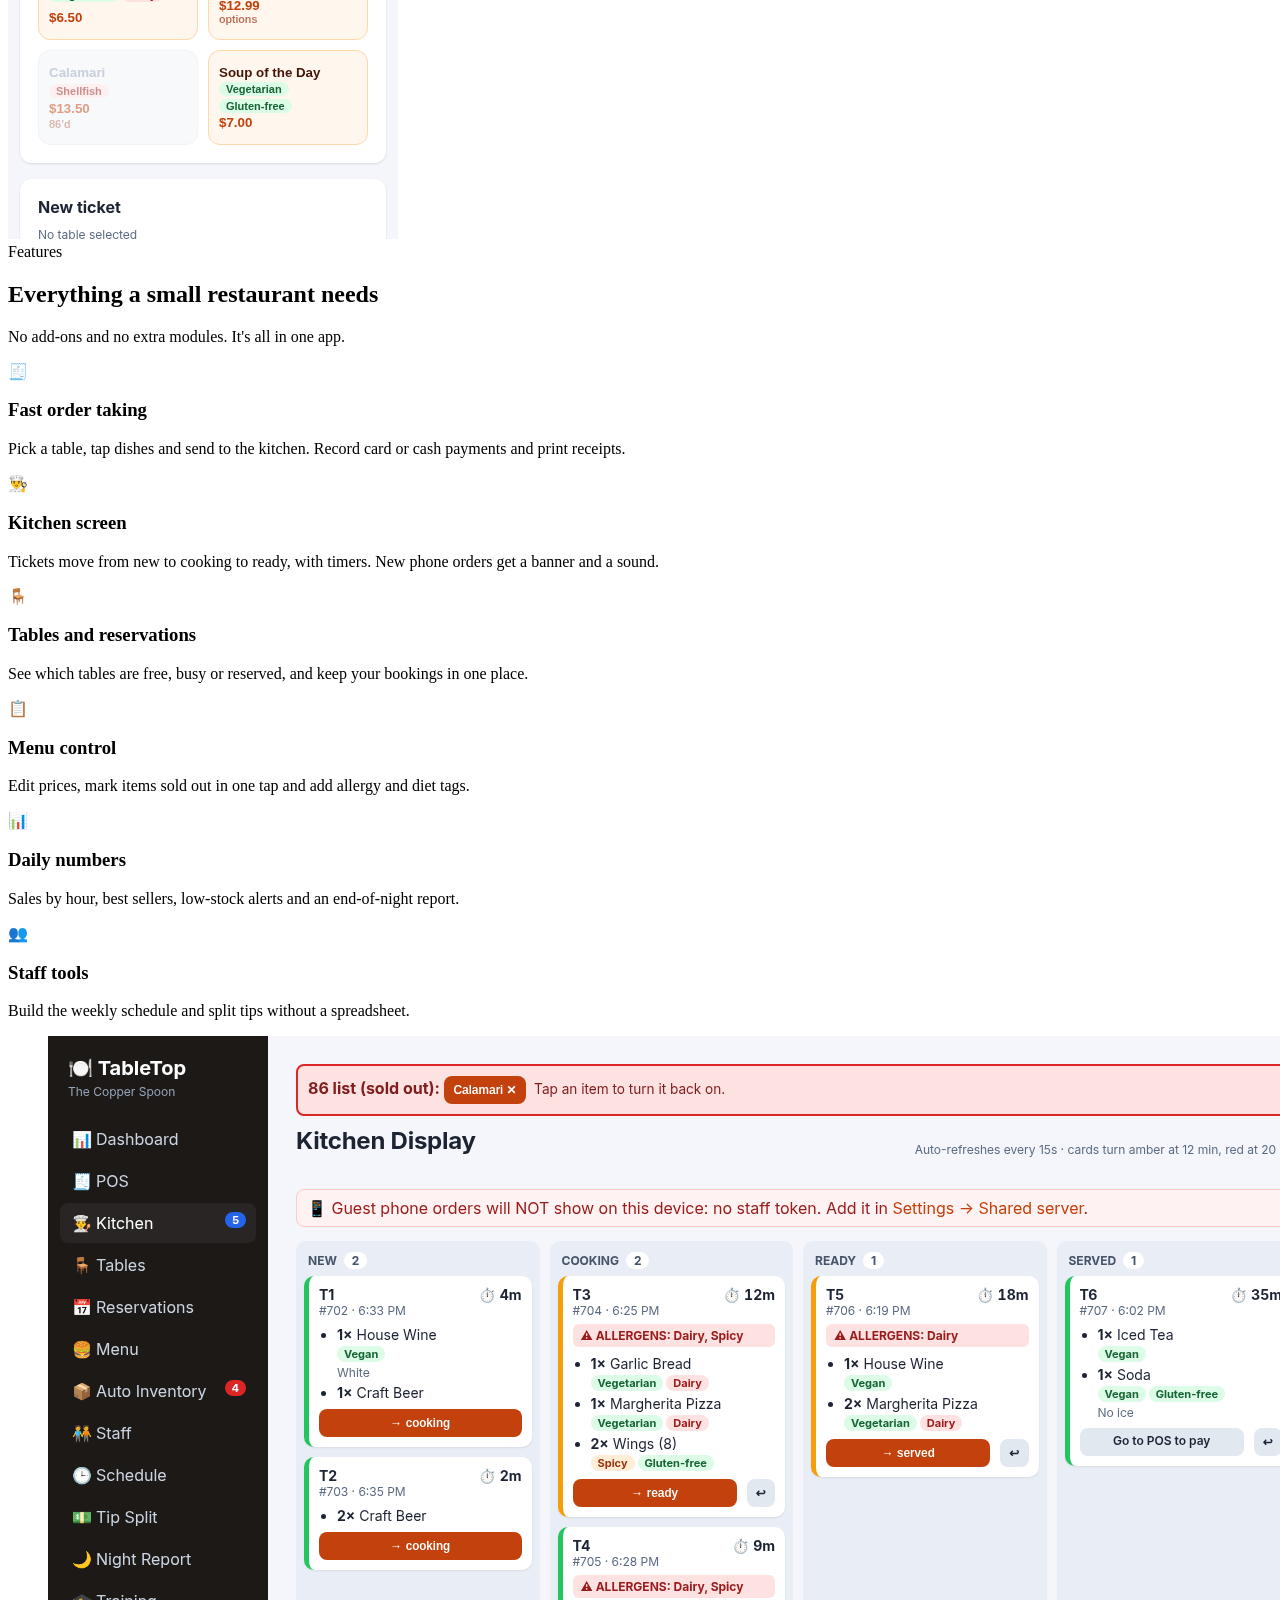
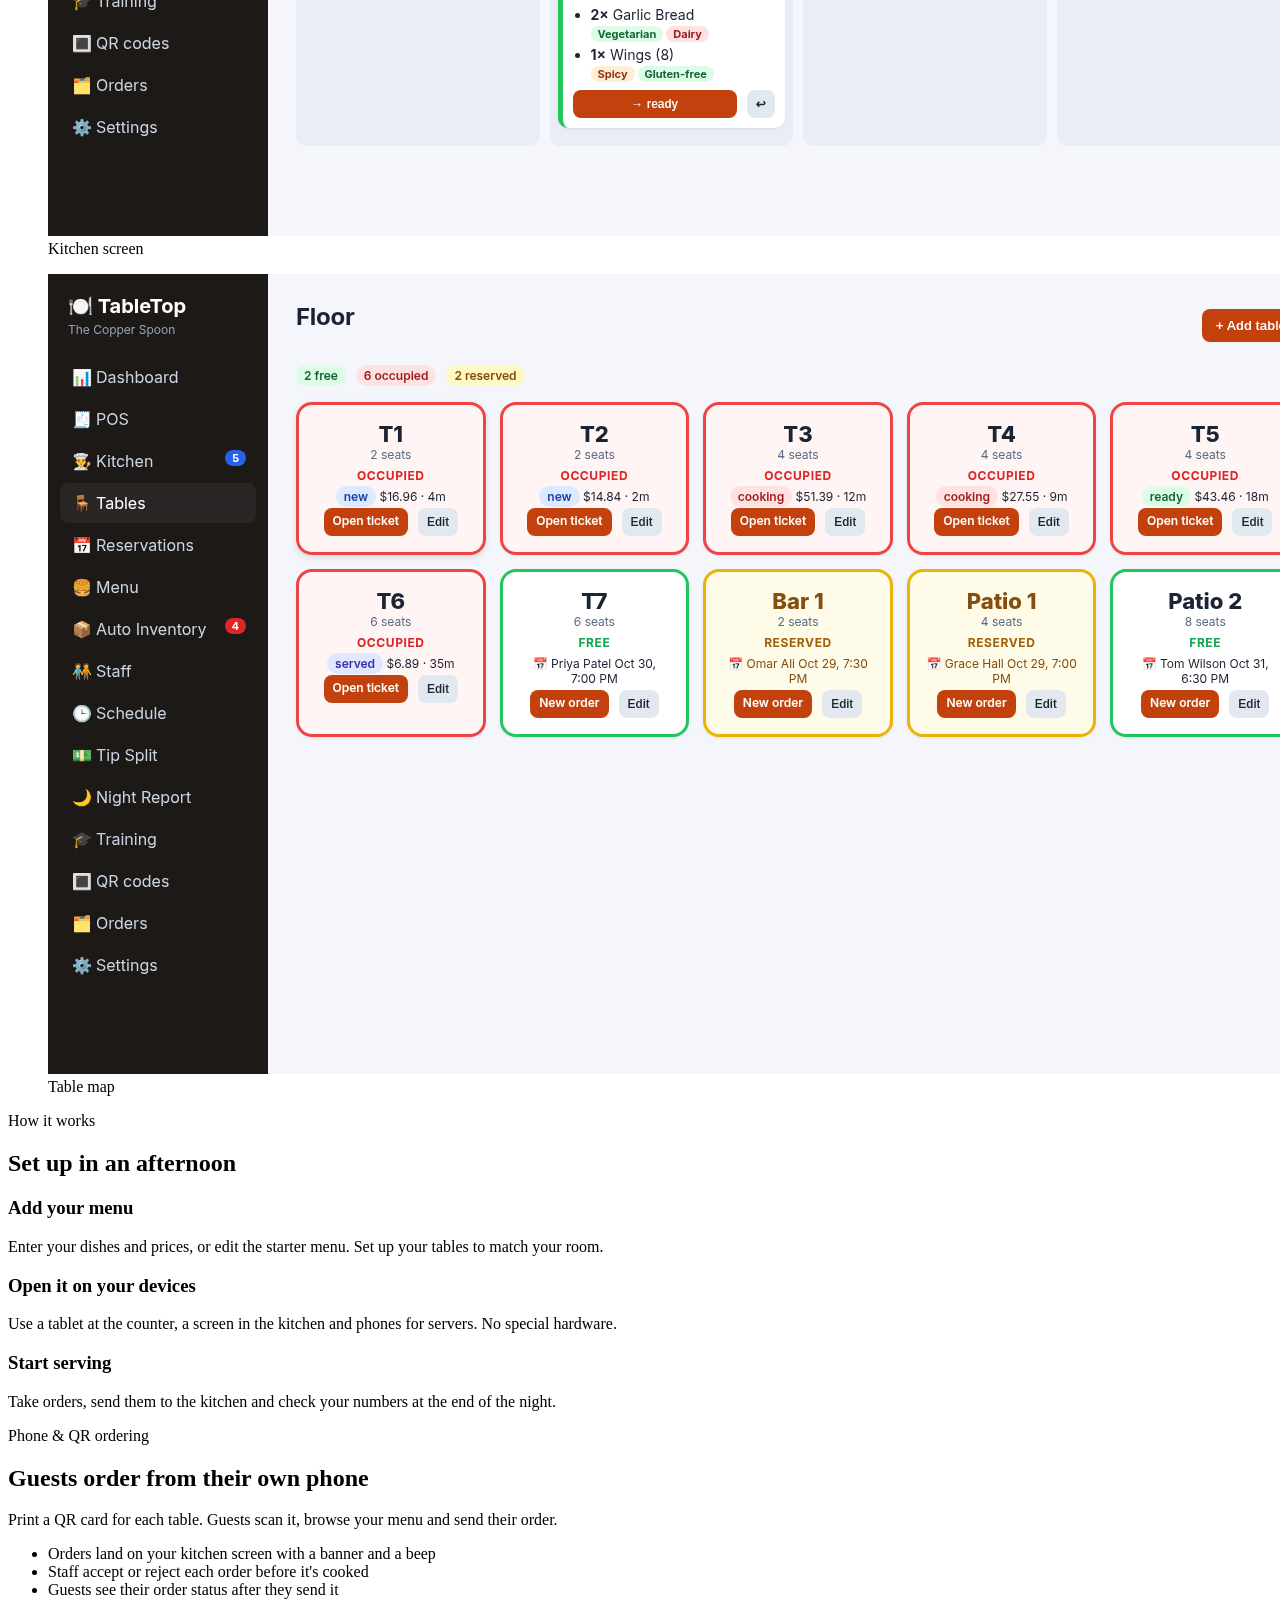
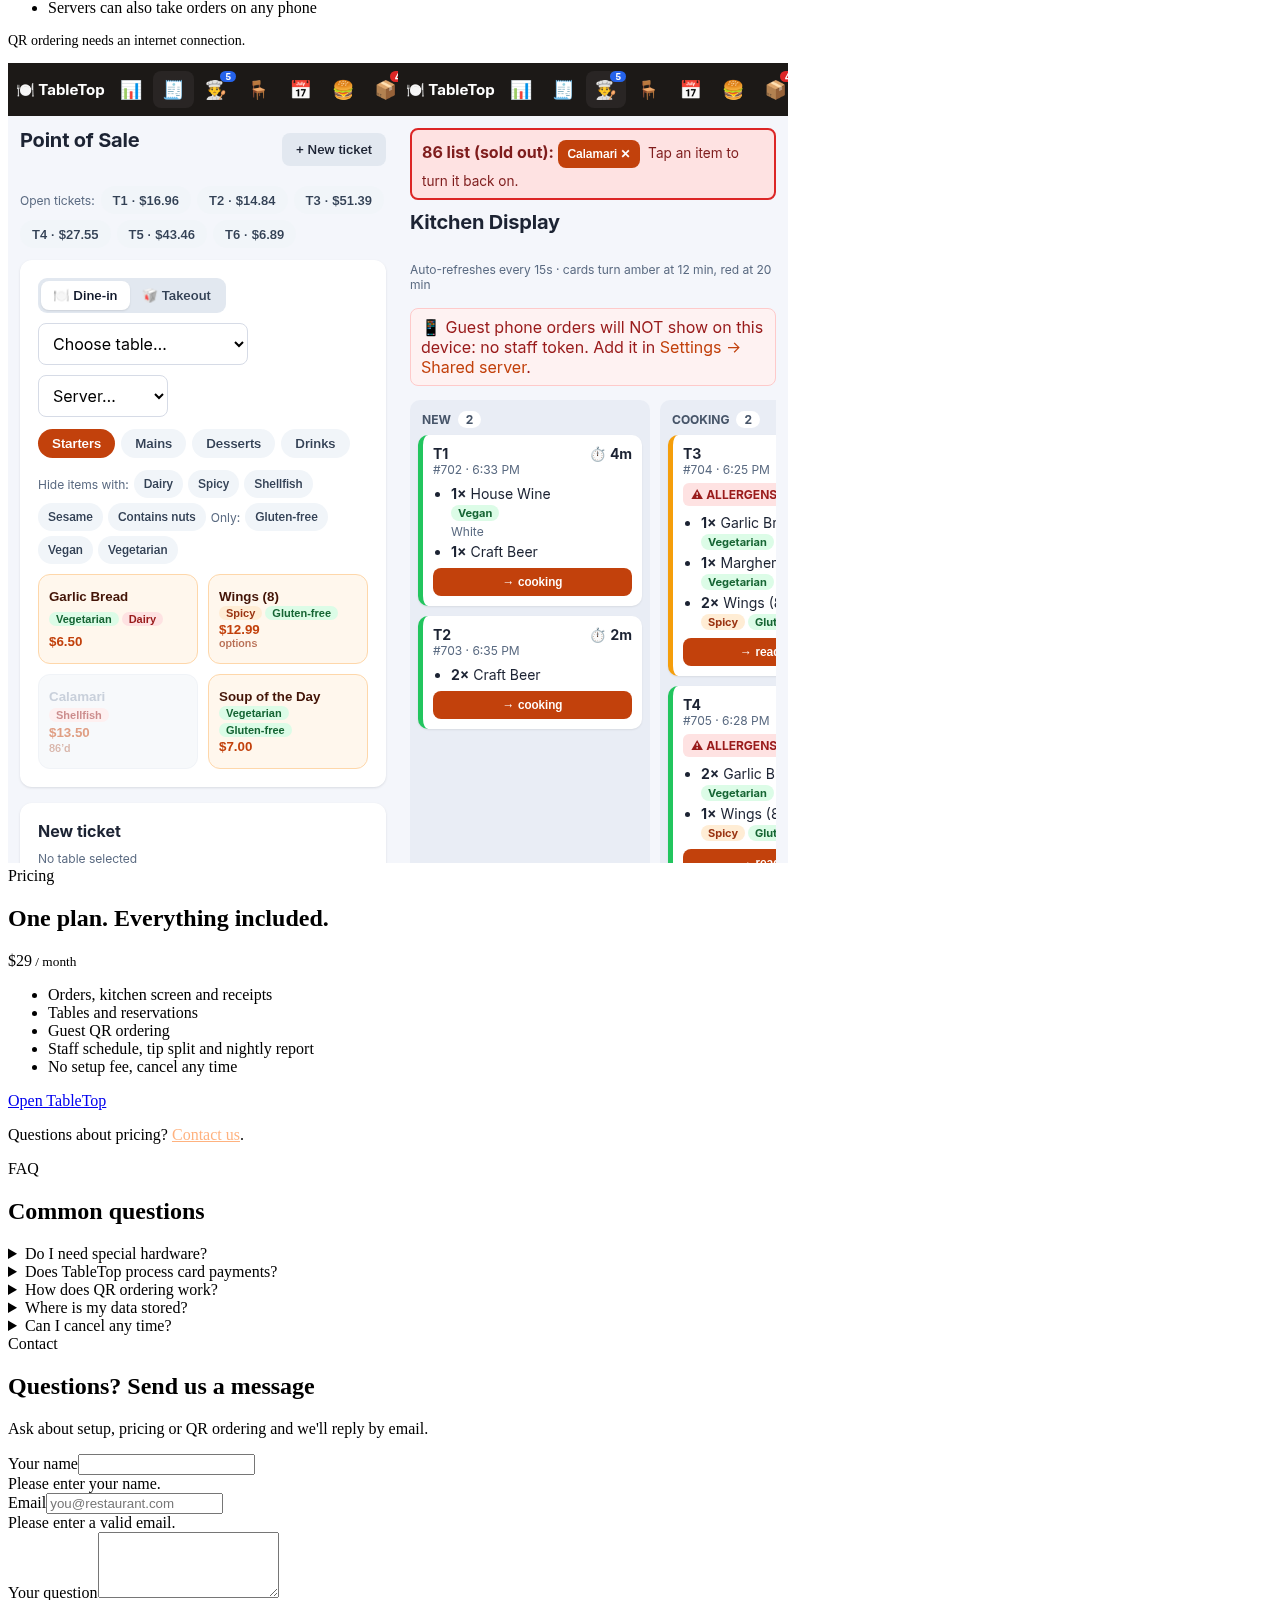
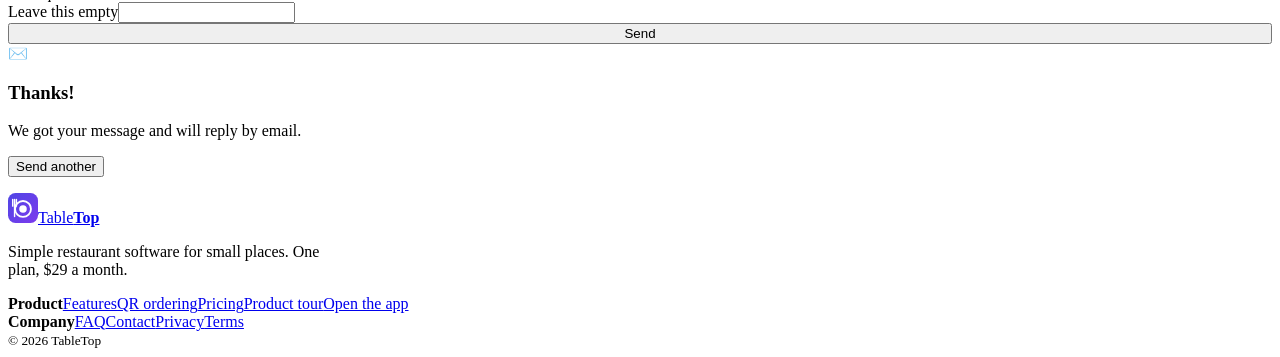
==== commit 95ae3b02: "App cc6ba0d: modern look, phone tab bar, POS phone bar" ====
--- a/index.html
+++ b/index.html
@@ -1,60 +1,84 @@
 <!doctype html>
 <html lang="en"><head><meta charset="utf-8"><meta name="viewport" content="width=device-width,initial-scale=1">
-<title>TableTop: simple restaurant software for $29 a month</title>
-<meta name="description" content="Orders, kitchen, tables and reservations in one simple app. $29 a month. Works offline.">
+<title>TableTop: simple restaurant software, $29 a month</title>
+<meta name="description" content="TableTop: orders, kitchen screen, tables, reservations and QR ordering for small restaurants. $29 a month.">
+<meta name="theme-color" content="#e8590c">
 <link rel="icon" href="assets/favicon.svg" type="image/svg+xml">
-<link rel="stylesheet" href="css/style.css">
+<link rel="stylesheet" href="css/site.css">
 </head><body>
 <a class="skip" href="#main">Skip to content</a>
 <header class="top"><div class="wrap">
 <a class="logo" href="index.html"><img src="assets/favicon.svg" alt="" width="30" height="30"><span>Table<b>Top</b></span></a>
 <button class="burger" id="burger" aria-label="Menu" aria-expanded="false" aria-controls="nav">☰</button>
 <nav class="main" id="nav" aria-label="Main">
-<a href="index.html#features">Features</a><a href="index.html#pricing">Pricing</a><a href="index.html#faq">FAQ</a><a href="tour.html">Product tour</a><a href="app.html">Open the app</a>
-<a class="btn sm" href="index.html#contact">Contact</a></nav></div></header>
+<a href="index.html#features">Features</a><a href="index.html#how">How it works</a><a href="index.html#qr">QR ordering</a><a href="index.html#pricing">Pricing</a><a href="index.html#faq">FAQ</a><a href="tour.html">Tour</a>
+<a class="btn sm" href="app.html">Open the app</a></nav></div></header>
 <main id="main">
 <section class="hero"><div class="wrap">
-<h1>Run your restaurant from <em>one simple screen.</em></h1>
-<p class="lead">Orders, kitchen, tables and reservations. $29 a month. Works offline.</p>
-<div class="btns"><a class="btn big" href="app.html">Launch TableTop</a></div>
-<figure class="shot"><img src="assets/dashboard.png" alt="TableTop dashboard with today's sales, orders and top items" width="1280" height="800" loading="eager"></figure>
+<span class="eyebrow">Restaurant software for small places</span>
+<h1>Run your whole restaurant from one simple screen.</h1>
+<p class="lead">Take orders, run the kitchen, manage tables and let guests order from their phone. One plan, $29 a month.</p>
+<div class="btns"><a class="btn" href="app.html">Open TableTop</a><a class="btn ghost" href="tour.html">Take the tour</a></div>
+<small>Runs in your browser on a phone, tablet or laptop.</small>
+<div class="heroshot"><div class="desk"><img src="assets/dashboard.png" alt="TableTop dashboard showing sales, orders and best sellers" width="1280" height="800" fetchpriority="high"></div>
+<div class="phone"><img src="assets/mobile-pos.png" alt="Taking an order on a phone" width="390" height="800"></div></div>
 </div></section>
-<div class="wrap strip"><span>$29 / month, everything included</span><span>Works offline</span><span>Phone, tablet, laptop</span><span>Guests can order by QR</span></div>
 
 <section id="features"><div class="wrap">
-<div class="center"><h2>Everything you need. Nothing you don't.</h2></div>
-<div class="grid fgrid">
-<div class="card"><div class="ico"><svg viewBox="0 0 24 24" aria-hidden="true"><path d="M4 2v20l2-1 2 1 2-1 2 1 2-1 2 1 2-1 2 1V2l-2 1-2-1-2 1-2-1-2 1-2-1-2 1Z"/><path d="M16 8h-6a2 2 0 1 0 0 4h4a2 2 0 1 1 0 4H8"/><path d="M12 17.5v-11"/></svg></div><h3>Take orders fast</h3><p>A few taps, then record card or cash. TableTop does not process card payments.</p></div>
-<div class="card"><div class="ico"><svg viewBox="0 0 24 24" aria-hidden="true"><path d="M17 21a1 1 0 0 0 1-1v-5.35c0-.457.316-.844.727-1.041a4 4 0 0 0-2.134-7.589 5 5 0 0 0-9.186 0 4 4 0 0 0-2.134 7.588c.411.198.727.585.727 1.041V20a1 1 0 0 0 1 1Z"/><path d="M6 17h12"/></svg></div><h3>Kitchen screen</h3><p>No more lost paper tickets.</p></div>
-<div class="card"><div class="ico"><svg viewBox="0 0 24 24" aria-hidden="true"><rect width="7" height="7" x="3" y="3" rx="1"/><rect width="7" height="7" x="14" y="3" rx="1"/><rect width="7" height="7" x="14" y="14" rx="1"/><rect width="7" height="7" x="3" y="14" rx="1"/></svg></div><h3>Tables</h3><p>See which tables are free, busy or reserved.</p></div>
-<div class="card"><div class="ico"><svg viewBox="0 0 24 24" aria-hidden="true"><path d="M3 3v16a2 2 0 0 0 2 2h16"/><path d="M18 17V9"/><path d="M13 17V5"/><path d="M8 17v-3"/></svg></div><h3>Daily numbers</h3><p>Sales and best sellers, no spreadsheet.</p></div>
+<div class="center head"><span class="eyebrow">Features</span><h2>Everything a small restaurant needs</h2><p class="lead">No add-ons and no extra modules. It's all in one app.</p></div>
+<div class="grid g3">
+<div class="card"><div class="ico">🧾</div><h3>Fast order taking</h3><p>Pick a table, tap dishes and send to the kitchen. Record card or cash payments and print receipts.</p></div>
+<div class="card"><div class="ico">👨‍🍳</div><h3>Kitchen screen</h3><p>Tickets move from new to cooking to ready, with timers. New phone orders get a banner and a sound.</p></div>
+<div class="card"><div class="ico">🪑</div><h3>Tables and reservations</h3><p>See which tables are free, busy or reserved, and keep your bookings in one place.</p></div>
+<div class="card"><div class="ico">📋</div><h3>Menu control</h3><p>Edit prices, mark items sold out in one tap and add allergy and diet tags.</p></div>
+<div class="card"><div class="ico">📊</div><h3>Daily numbers</h3><p>Sales by hour, best sellers, low-stock alerts and an end-of-night report.</p></div>
+<div class="card"><div class="ico">👥</div><h3>Staff tools</h3><p>Build the weekly schedule and split tips without a spreadsheet.</p></div>
 </div>
-<div class="v2row now" id="v2"><span class="tag live">Included now</span><span class="chip">Staff schedule</span><span class="chip">Tip splitter</span><span class="chip">End-of-night report</span><span class="chip">Allergy tags</span></div>
-<div class="shots2"><figure><img src="assets/kitchen.png" alt="Kitchen screen with open tickets" width="1280" height="800" loading="lazy"><figcaption>Kitchen screen</figcaption></figure><figure><img src="assets/mobile-pos.png" alt="Taking an order on a phone" width="390" height="800" loading="lazy"><figcaption>Orders from a phone</figcaption></figure></div>
-<p class="center" style="margin:16px 0 0;color:var(--muted);font-size:15px">Guests can scan a table's QR card and order from their own phone. Orders appear on your kitchen screen for staff to accept.</p>
-</div></section>
-
-
-<section id="pricing"><div class="wrap">
-<div class="price1">
-<span class="eyebrow">Pricing</span>
-<div class="amt">$29<small> / month</small></div>
-<p class="p1">Everything included. No setup fee, cancel any time.</p>
-<a class="btn light" href="app.html">Try TableTop free</a>
-<p class="note">Questions? <a href="#contact">Use the contact form</a>.</p>
+<div class="gallery">
+<figure><img src="assets/kitchen.png" alt="Kitchen screen with open tickets" width="1280" height="800" loading="lazy"><figcaption>Kitchen screen</figcaption></figure>
+<figure><img src="assets/tables.png" alt="Table map showing free and busy tables" width="1280" height="800" loading="lazy"><figcaption>Table map</figcaption></figure>
 </div>
 </div></section>
 
-<section class="alt" id="faq"><div class="wrap">
-<div class="center"><h2>Quick answers</h2></div>
-<div class="faq"><details><summary>Can guests order from their own phone?</summary><p>Yes. Print a QR card for each table. A guest scans it, sees your menu and orders from their phone. The order goes through a small shared server to your kitchen screen, where staff accept or reject it. It needs an internet connection.</p></details></div>
+<section class="alt" id="how"><div class="wrap">
+<div class="center head"><span class="eyebrow">How it works</span><h2>Set up in an afternoon</h2></div>
+<div class="grid g3 steps">
+<div class="card"><h3>Add your menu</h3><p>Enter your dishes and prices, or edit the starter menu. Set up your tables to match your room.</p></div>
+<div class="card"><h3>Open it on your devices</h3><p>Use a tablet at the counter, a screen in the kitchen and phones for servers. No special hardware.</p></div>
+<div class="card"><h3>Start serving</h3><p>Take orders, send them to the kitchen and check your numbers at the end of the night.</p></div>
+</div>
 </div></section>
 
-<section id="contact"><div class="wrap">
-<div class="formcard slim">
-<h2 style="font-size:clamp(26px,4vw,34px);text-align:center;margin:0 0 8px">Questions? Use the form</h2>
-<p class="center" style="margin:0 0 16px;color:var(--muted)">Ask about setup, pricing or QR ordering and we will reply by email.</p>
-<!-- BUSINESS EMAIL: add a support@yourbusiness address here later (e.g. "Or email support@..."). -->
+<section id="qr"><div class="wrap split">
+<div><span class="eyebrow">Phone & QR ordering</span><h2>Guests order from their own phone</h2>
+<p class="lead">Print a QR card for each table. Guests scan it, browse your menu and send their order.</p>
+<ul class="checks"><li>Orders land on your kitchen screen with a banner and a beep</li><li>Staff accept or reject each order before it's cooked</li><li>Guests see their order status after they send it</li><li>Servers can also take orders on any phone</li></ul>
+<p class="muted" style="font-size:14px">QR ordering needs an internet connection.</p></div>
+<div class="phones"><img src="assets/mobile-pos.png" alt="Ordering screen on a phone" width="390" height="800" loading="lazy"><img src="assets/mobile-kitchen.png" alt="Kitchen screen on a phone" width="390" height="800" loading="lazy"></div>
+</div></section>
+
+<section class="alt" id="pricing"><div class="wrap">
+<div class="center head"><span class="eyebrow">Pricing</span><h2>One plan. Everything included.</h2></div>
+<div class="price"><div class="amt">$29<small> / month</small></div>
+<ul><li>Orders, kitchen screen and receipts</li><li>Tables and reservations</li><li>Guest QR ordering</li><li>Staff schedule, tip split and nightly report</li><li>No setup fee, cancel any time</li></ul>
+<a class="btn" href="app.html">Open TableTop</a><p>Questions about pricing? <a href="#contact" style="color:#ffb27f">Contact us</a>.</p></div>
+</div></section>
+
+<section id="faq"><div class="wrap">
+<div class="center head"><span class="eyebrow">FAQ</span><h2>Common questions</h2></div>
+<div class="faq">
+<details><summary>Do I need special hardware?</summary><p>No. TableTop runs in a web browser on the phones, tablets and laptops you already have.</p></details>
+<details><summary>Does TableTop process card payments?</summary><p>Not yet. You record whether a guest paid by card or cash, and keep using your current card reader.</p></details>
+<details><summary>How does QR ordering work?</summary><p>Each table gets a QR card. A guest scans it, orders from their phone, and the order appears on your kitchen screen for staff to accept. It needs an internet connection.</p></details>
+<details><summary>Where is my data stored?</summary><p>Your menu, tables, orders and settings are saved in the browser on each device. Guest QR orders pass through our server only to reach your kitchen. See our <a href="privacy.html">privacy page</a>.</p></details>
+<details><summary>Can I cancel any time?</summary><p>Yes. There's no contract and no setup fee.</p></details>
+</div>
+</div></section>
+
+<section class="alt" id="contact"><div class="wrap">
+<div class="center head"><span class="eyebrow">Contact</span><h2>Questions? Send us a message</h2><p class="lead">Ask about setup, pricing or QR ordering and we'll reply by email.</p></div>
+<div class="formcard">
+<!-- BUSINESS EMAIL: add a support@yourbusiness address here later. -->
 <form id="wl" action="#contact" method="post" novalidate>
 <div class="row2"><div class="fld"><label for="wn">Your name</label><input id="wn" name="name" autocomplete="name" required maxlength="80"><div class="err">Please enter your name.</div></div>
 <div class="fld"><label for="we">Email</label><input id="we" name="email" type="email" autocomplete="email" required maxlength="120" placeholder="you@restaurant.com"><div class="err">Please enter a valid email.</div></div></div>
@@ -68,7 +92,10 @@
 <p><button class="btn alt sm" id="againwl" type="button">Send another</button></p></div>
 </div></div></section>
 </main>
-<footer><div class="wrap foot1"><a class="logo" href="index.html"><img src="assets/favicon.svg" alt="" width="30" height="30"><span>Table<b>Top</b></span></a>
-<small>© 2026 TableTop · $29/month · <a href="index.html#contact">Contact</a> · <a href="privacy.html">Privacy</a> · <a href="terms.html">Terms</a></small></div></footer>
+<footer><div class="wrap"><div class="cols">
+<div><a class="logo" href="index.html"><img src="assets/favicon.svg" alt="" width="30" height="30"><span>Table<b>Top</b></span></a><p style="max-width:320px">Simple restaurant software for small places. One plan, $29 a month.</p></div>
+<div><b>Product</b><a href="index.html#features">Features</a><a href="index.html#qr">QR ordering</a><a href="index.html#pricing">Pricing</a><a href="tour.html">Product tour</a><a href="app.html">Open the app</a></div>
+<div><b>Company</b><a href="index.html#faq">FAQ</a><a href="index.html#contact">Contact</a><a href="privacy.html">Privacy</a><a href="terms.html">Terms</a></div>
+</div><small>© 2026 TableTop</small></div></footer>
 <script src="js/site.js"></script>
 </body></html>
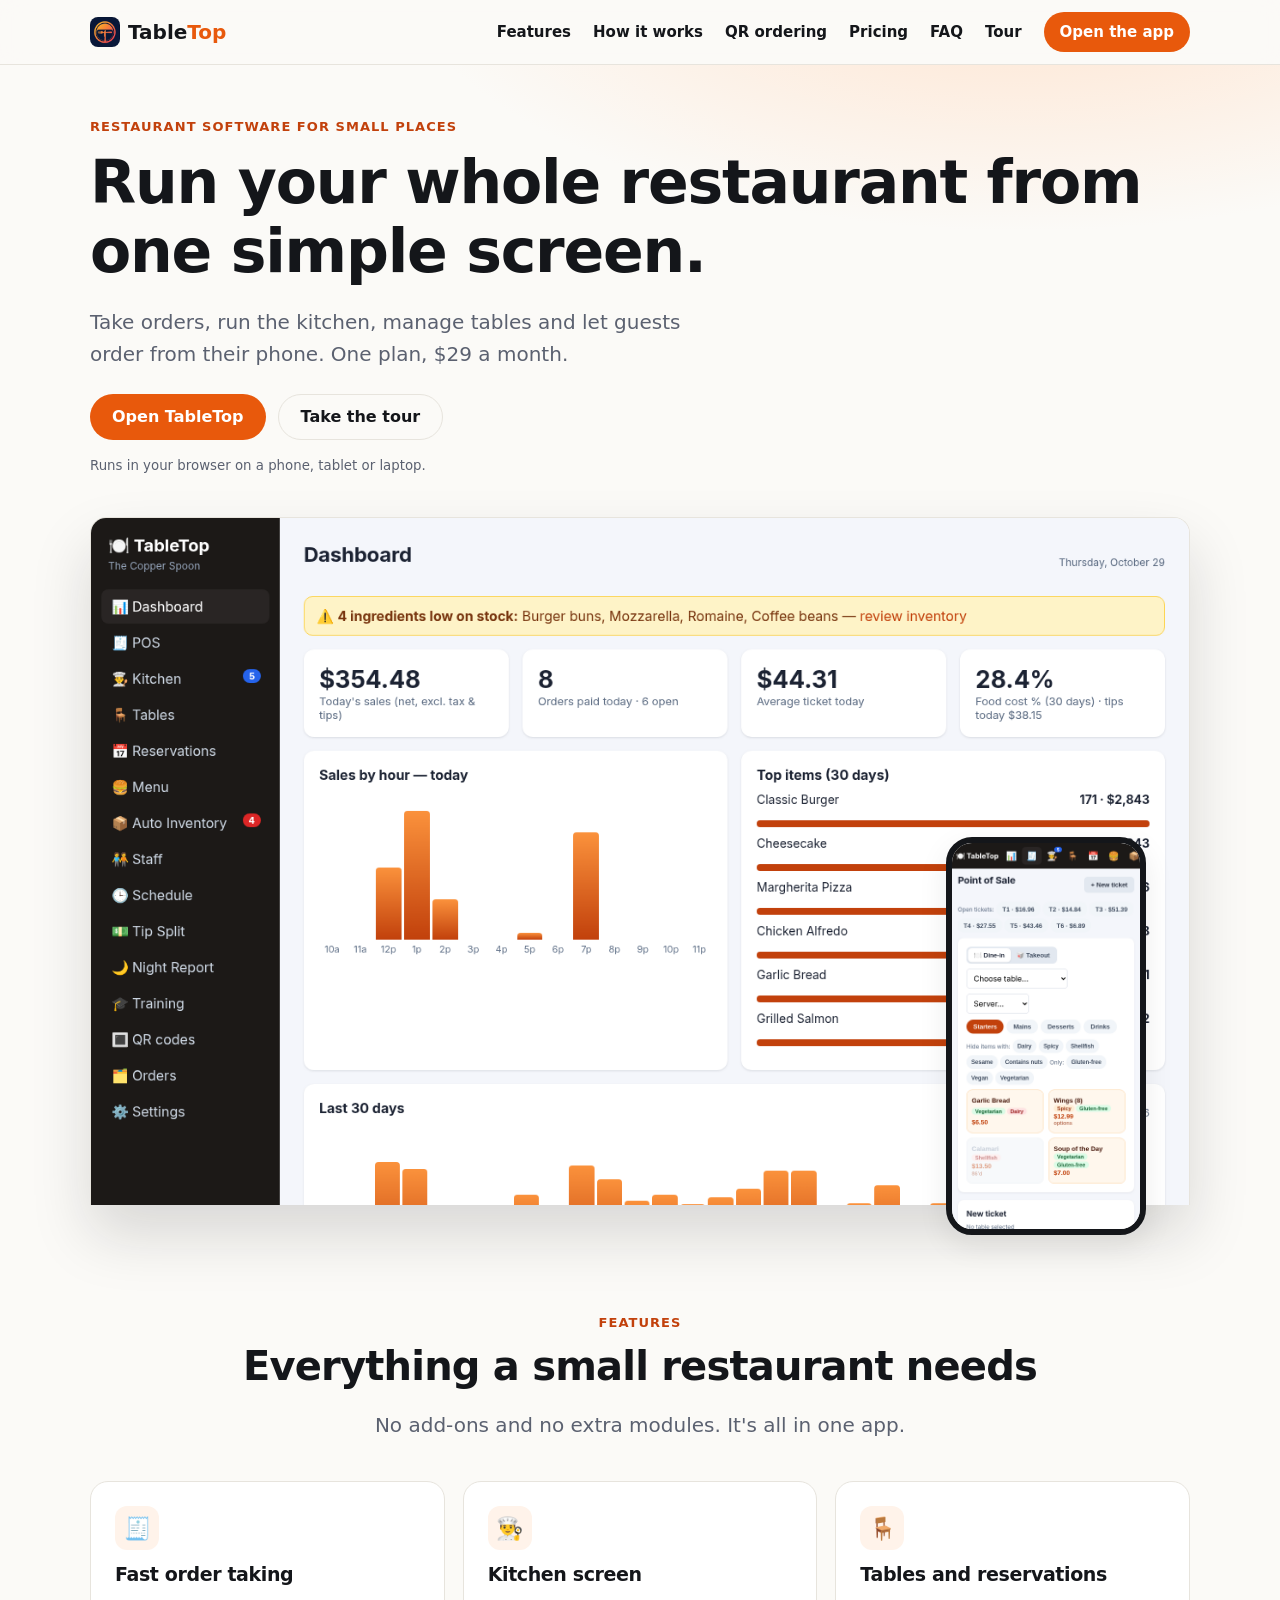
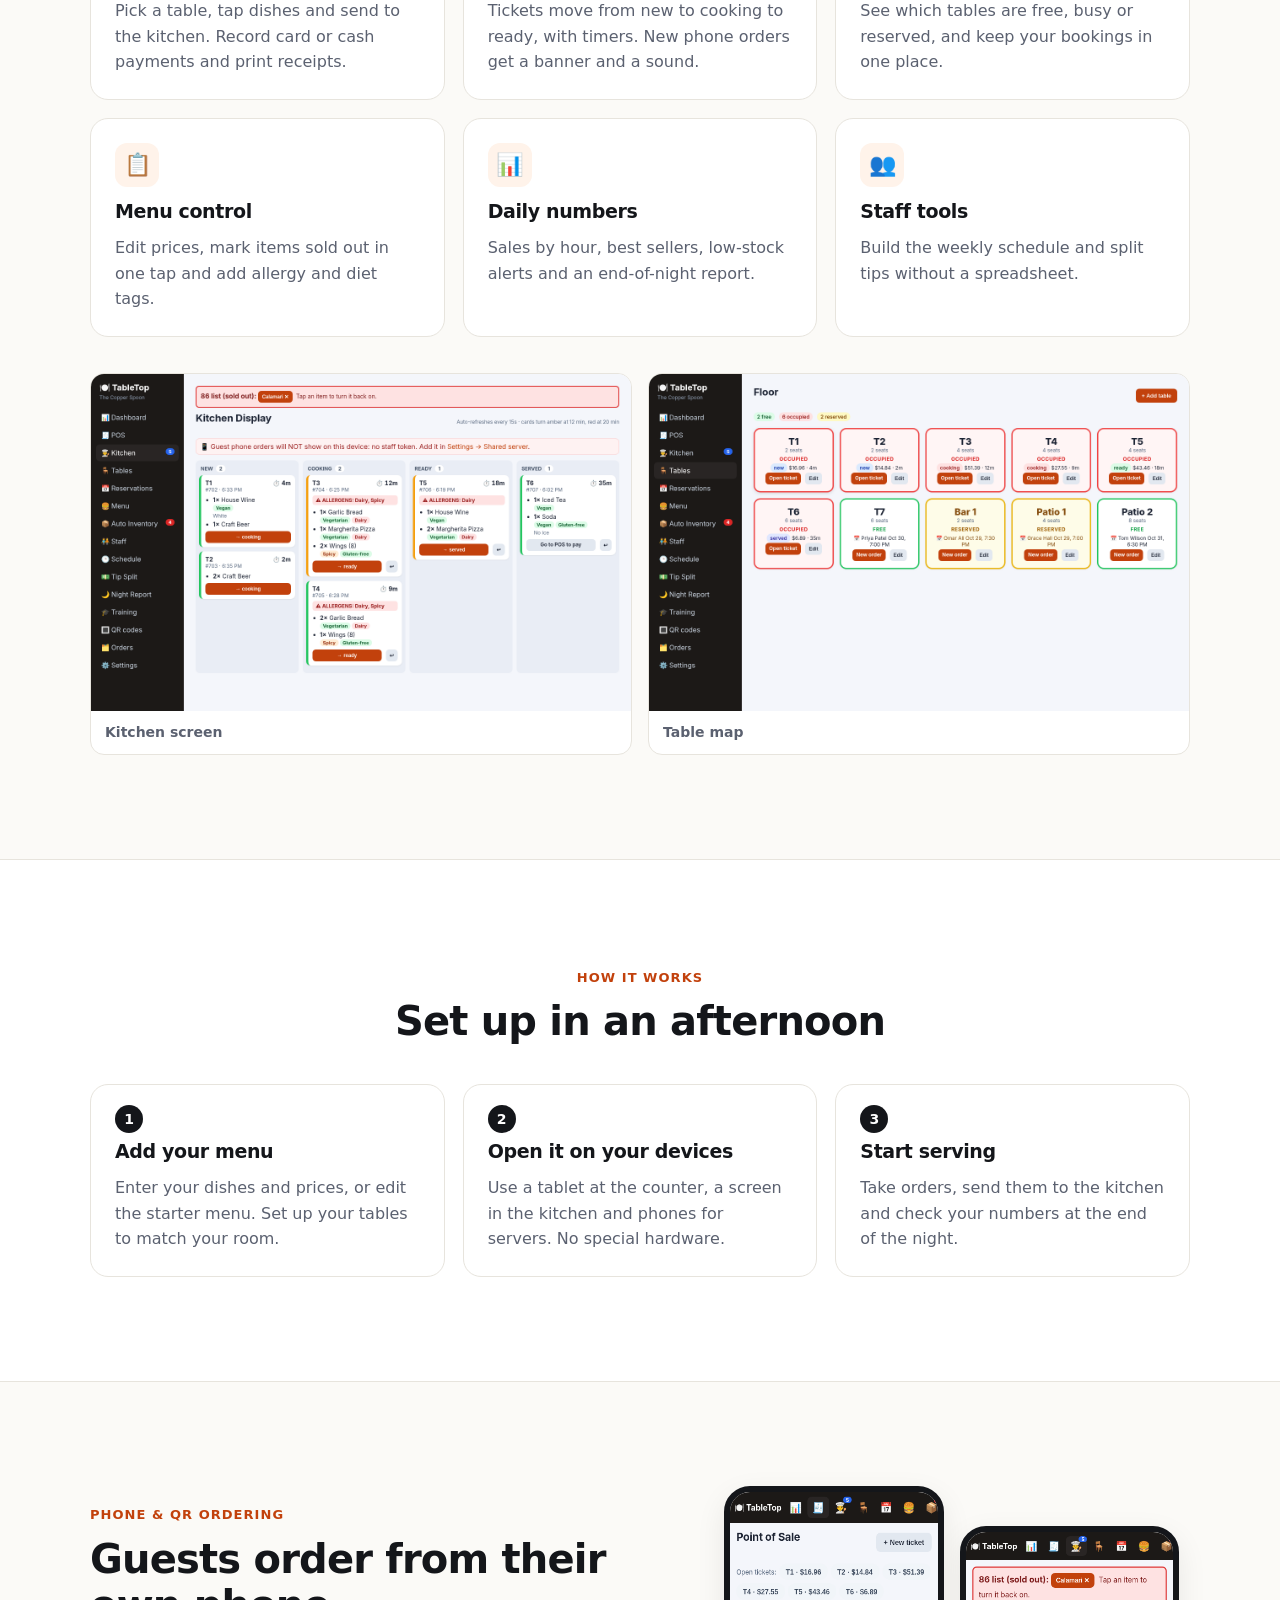
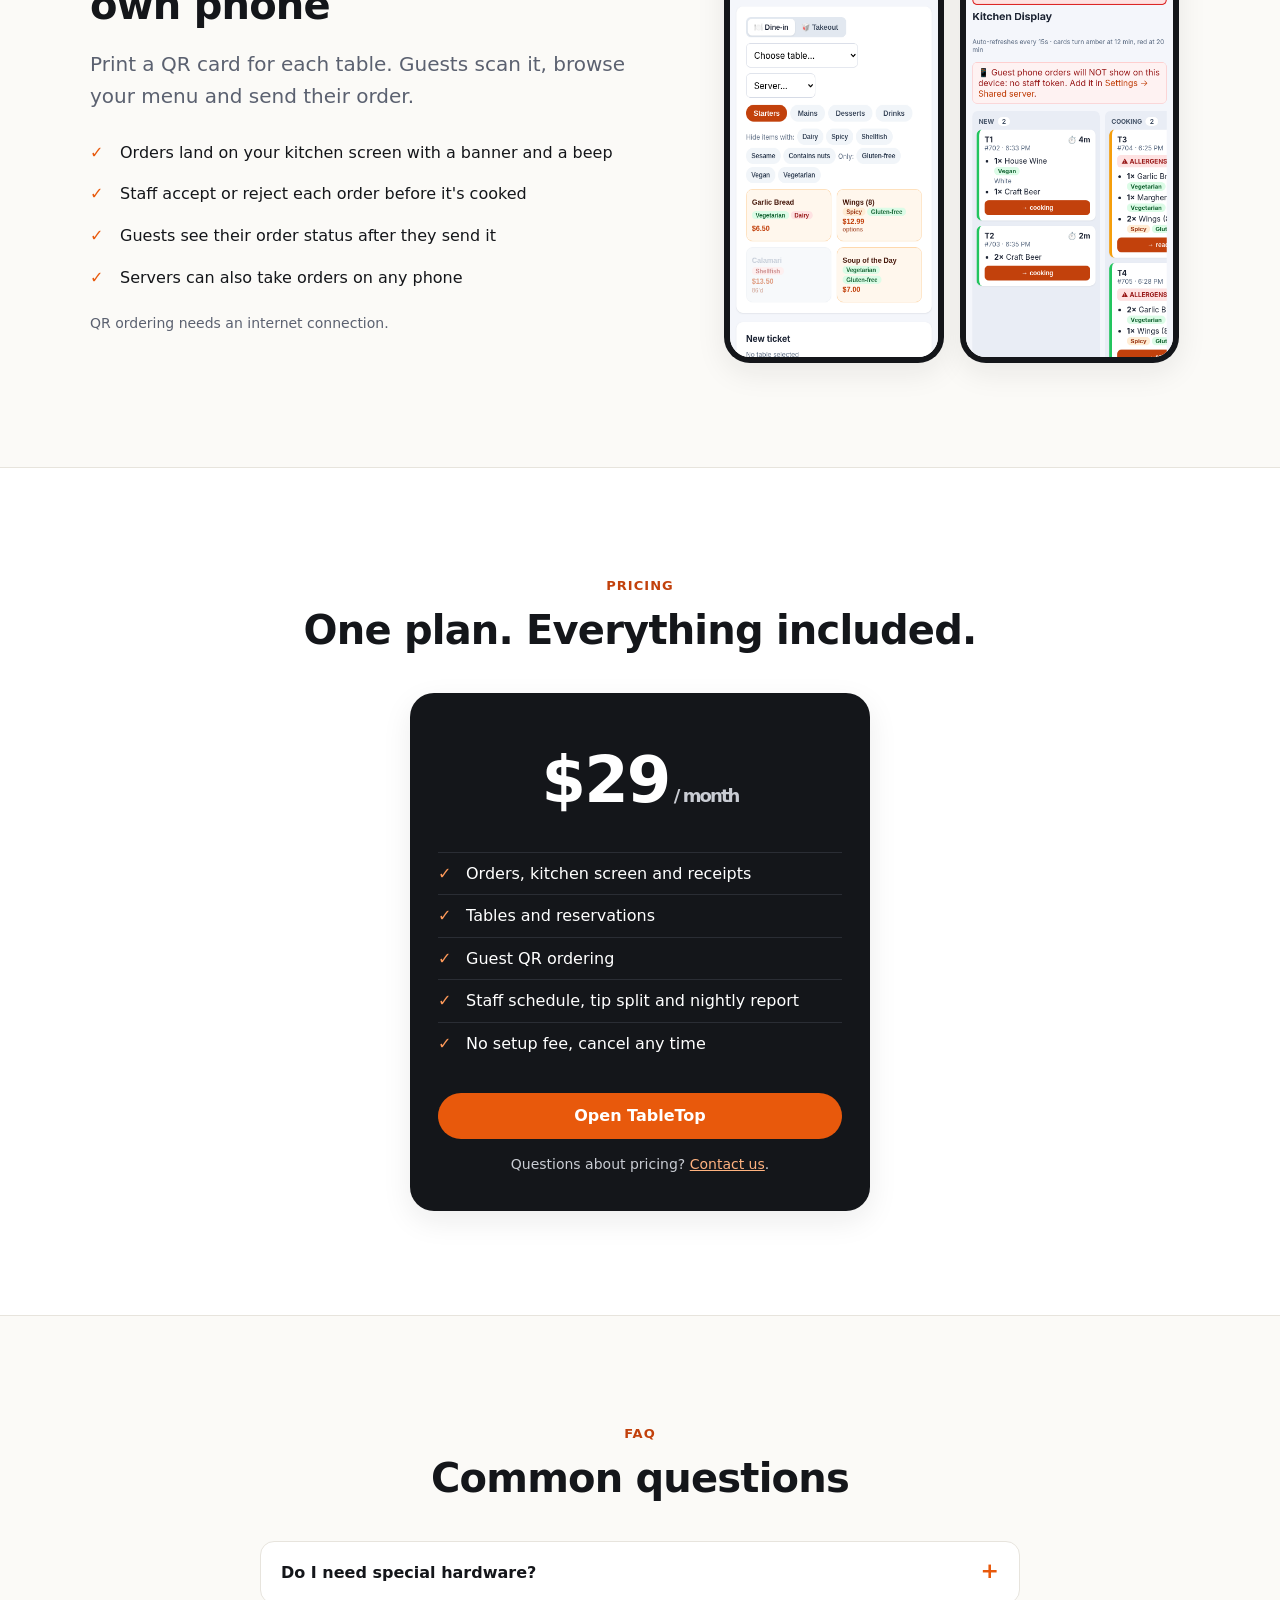
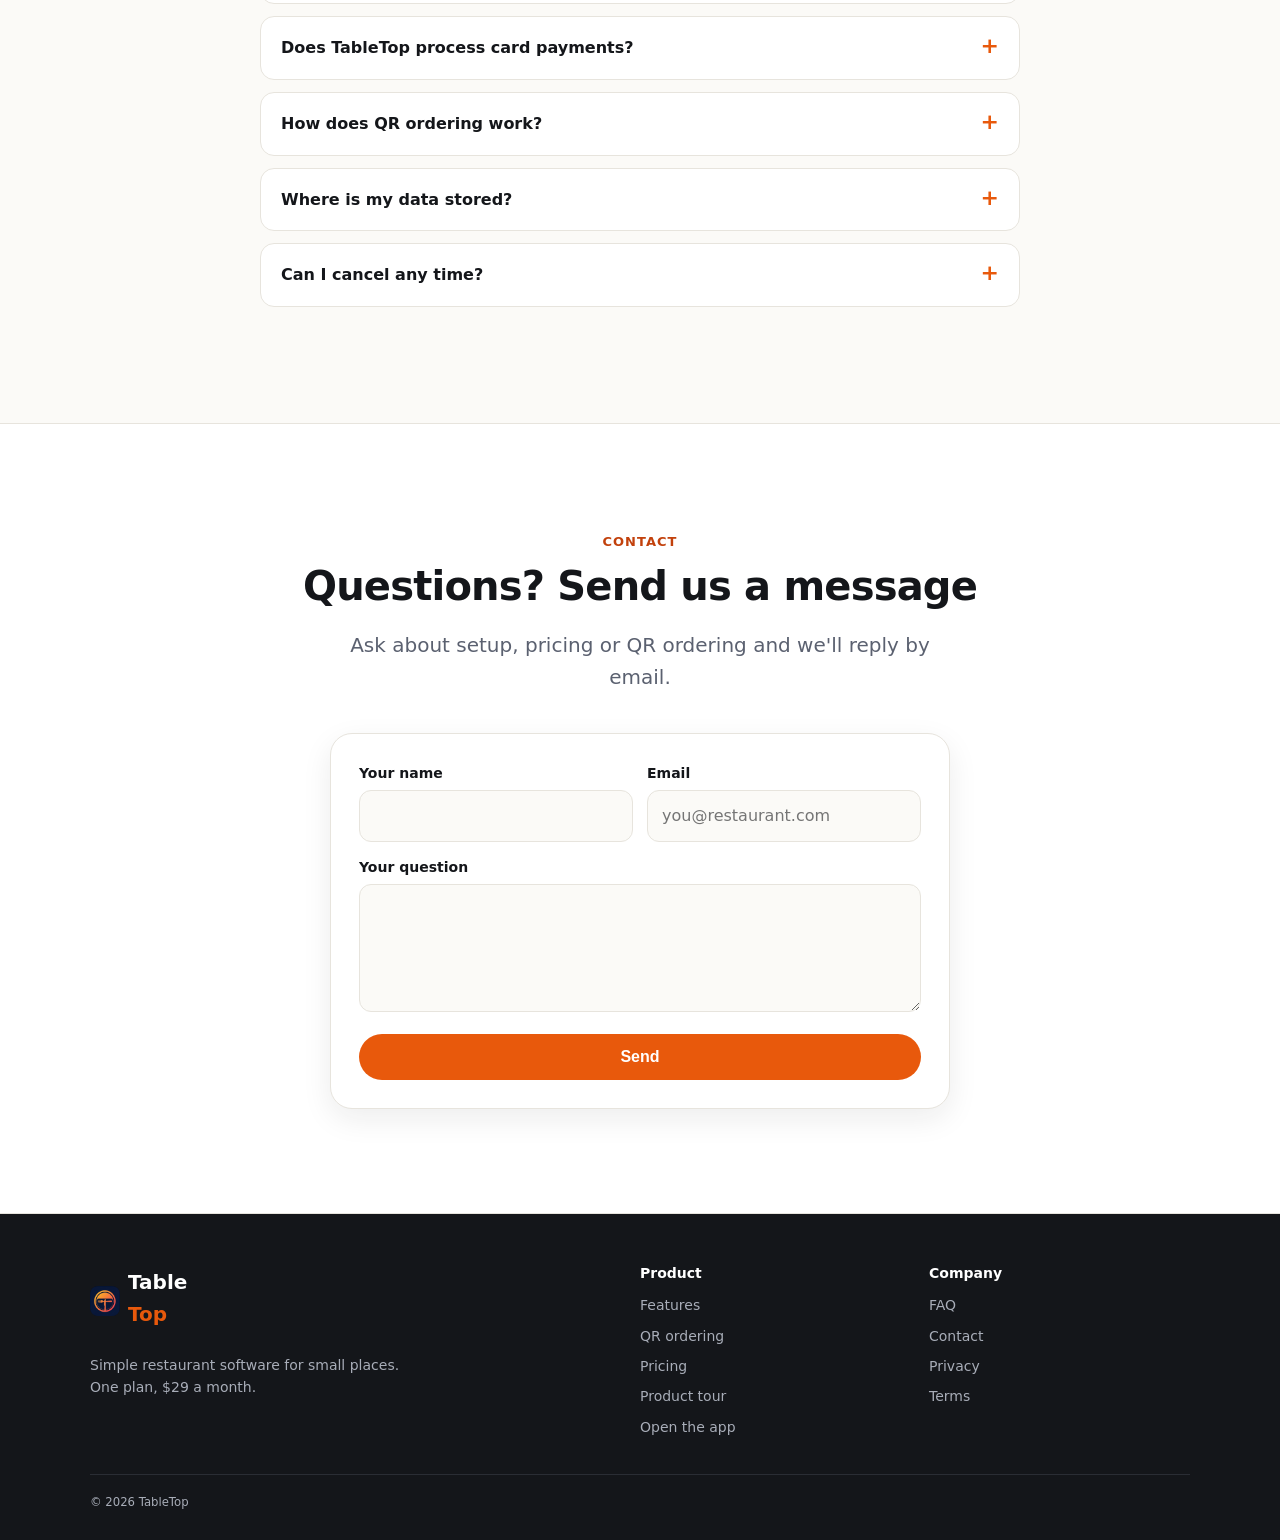
==== commit 8b1127d0: "Add TableTop logo to site and app" ====
--- a/index.html
+++ b/index.html
@@ -3,12 +3,12 @@
 <title>TableTop: simple restaurant software, $29 a month</title>
 <meta name="description" content="TableTop: orders, kitchen screen, tables, reservations and QR ordering for small restaurants. $29 a month.">
 <meta name="theme-color" content="#e8590c">
-<link rel="icon" href="assets/favicon.svg" type="image/svg+xml">
+<link rel="icon" href="assets/logo.png" type="image/png"><link rel="apple-touch-icon" href="assets/logo.png">
 <link rel="stylesheet" href="css/site.css">
 </head><body>
 <a class="skip" href="#main">Skip to content</a>
 <header class="top"><div class="wrap">
-<a class="logo" href="index.html"><img src="assets/favicon.svg" alt="" width="30" height="30"><span>Table<b>Top</b></span></a>
+<a class="logo" href="index.html"><img src="assets/logo.png" alt="" width="30" height="30" style="border-radius:8px"><span>Table<b>Top</b></span></a>
 <button class="burger" id="burger" aria-label="Menu" aria-expanded="false" aria-controls="nav">☰</button>
 <nav class="main" id="nav" aria-label="Main">
 <a href="index.html#features">Features</a><a href="index.html#how">How it works</a><a href="index.html#qr">QR ordering</a><a href="index.html#pricing">Pricing</a><a href="index.html#faq">FAQ</a><a href="tour.html">Tour</a>
@@ -93,7 +93,7 @@
 </div></div></section>
 </main>
 <footer><div class="wrap"><div class="cols">
-<div><a class="logo" href="index.html"><img src="assets/favicon.svg" alt="" width="30" height="30"><span>Table<b>Top</b></span></a><p style="max-width:320px">Simple restaurant software for small places. One plan, $29 a month.</p></div>
+<div><a class="logo" href="index.html"><img src="assets/logo.png" alt="" width="30" height="30" style="border-radius:8px"><span>Table<b>Top</b></span></a><p style="max-width:320px">Simple restaurant software for small places. One plan, $29 a month.</p></div>
 <div><b>Product</b><a href="index.html#features">Features</a><a href="index.html#qr">QR ordering</a><a href="index.html#pricing">Pricing</a><a href="tour.html">Product tour</a><a href="app.html">Open the app</a></div>
 <div><b>Company</b><a href="index.html#faq">FAQ</a><a href="index.html#contact">Contact</a><a href="privacy.html">Privacy</a><a href="terms.html">Terms</a></div>
 </div><small>© 2026 TableTop</small></div></footer>
--- a/css/site.css
+++ b/css/site.css
@@ -0,0 +1,63 @@
+:root{--bg:#fbfaf7;--ink:#14161a;--muted:#5b6170;--line:#e7e4dd;--brand:#e8590c;--brand2:#c2410c;--soft:#fff3ea;--card:#fff;--r:18px;--sh:0 10px 30px rgba(20,22,26,.08)}
+*{box-sizing:border-box}html{scroll-behavior:smooth;scroll-padding-top:72px}
+body{margin:0;font:16px/1.6 system-ui,-apple-system,"Segoe UI",Roboto,sans-serif;color:var(--ink);background:var(--bg);overflow-x:hidden}
+img{max-width:100%;height:auto;display:block}a{color:var(--brand2)}
+.wrap{max-width:1140px;margin:0 auto;padding:0 20px}
+.skip{position:absolute;left:-999px}.skip:focus{left:10px;top:10px;background:#fff;padding:8px;z-index:99}
+h1,h2,h3{line-height:1.15;letter-spacing:-.02em;margin:0 0 12px}
+h1{font-size:clamp(34px,6vw,60px)}h2{font-size:clamp(28px,4vw,40px)}h3{font-size:19px}
+.eyebrow{display:inline-block;font-size:13px;font-weight:700;letter-spacing:.08em;text-transform:uppercase;color:var(--brand2);margin-bottom:10px}
+.lead{font-size:clamp(17px,2.2vw,20px);color:var(--muted);max-width:620px}
+.muted{color:var(--muted)}.center{text-align:center}.center .lead{margin-left:auto;margin-right:auto}
+.btn{display:inline-flex;align-items:center;justify-content:center;gap:8px;min-height:46px;padding:0 22px;border-radius:999px;background:var(--brand);color:#fff;font-weight:700;text-decoration:none;border:0;cursor:pointer;font-size:16px}
+.btn:hover{background:var(--brand2)}.btn.ghost{background:transparent;color:var(--ink);border:1.5px solid var(--line)}.btn.ghost:hover{border-color:var(--ink)}
+.btn.sm{min-height:40px;padding:0 16px;font-size:15px}
+.top{position:sticky;top:0;z-index:50;background:rgba(251,250,247,.85);backdrop-filter:blur(12px);-webkit-backdrop-filter:blur(12px);border-bottom:1px solid var(--line)}
+.top .wrap{display:flex;align-items:center;justify-content:space-between;height:64px}
+.logo{display:flex;align-items:center;gap:8px;font-weight:800;font-size:20px;color:var(--ink);text-decoration:none}.logo b{color:var(--brand)}
+.burger{display:none;background:none;border:1px solid var(--line);border-radius:10px;width:44px;height:44px;font-size:20px;cursor:pointer}
+nav.main{display:flex;align-items:center;gap:22px}nav.main a{color:var(--ink);text-decoration:none;font-weight:600;font-size:15px}nav.main a.btn{color:#fff}
+nav.main a:not(.btn):hover,nav.main a[aria-current]{color:var(--brand2)}
+@media(max-width:860px){.burger{display:block}nav.main{display:none;position:absolute;top:64px;left:0;right:0;flex-direction:column;align-items:stretch;gap:0;background:#fff;border-bottom:1px solid var(--line);padding:8px 20px 16px;box-shadow:var(--sh)}nav.main.open{display:flex}nav.main a{padding:12px 0;border-bottom:1px solid var(--line)}nav.main a.btn{margin-top:12px;border:0}}
+section{padding:72px 0}@media(min-width:900px){section{padding:104px 0}}
+.alt{background:#fff;border-top:1px solid var(--line);border-bottom:1px solid var(--line)}
+.hero{padding:48px 0 0;background:radial-gradient(900px 400px at 80% -10%,#ffe2cc,transparent 70%)}
+.hero .btns{display:flex;flex-wrap:wrap;gap:12px;margin:24px 0 12px}.hero small{color:var(--muted)}
+.heroshot{position:relative;margin-top:40px}
+.heroshot .desk{border-radius:16px 16px 0 0;border:1px solid var(--line);border-bottom:0;box-shadow:0 30px 60px rgba(20,22,26,.15);overflow:hidden;background:#fff}
+.heroshot .phone{position:absolute;right:4%;bottom:-30px;width:22%;max-width:200px;border:6px solid #14161a;border-radius:26px;overflow:hidden;box-shadow:var(--sh)}
+@media(max-width:600px){.heroshot .phone{display:none}}
+.grid{display:grid;gap:18px;grid-template-columns:1fr}@media(min-width:640px){.g2{grid-template-columns:1fr 1fr}.g3{grid-template-columns:1fr 1fr}}@media(min-width:960px){.g3{grid-template-columns:repeat(3,1fr)}}
+.card{background:var(--card);border:1px solid var(--line);border-radius:var(--r);padding:24px}.card p{margin:0;color:var(--muted)}
+.ico{width:44px;height:44px;border-radius:12px;background:var(--soft);display:grid;place-items:center;margin-bottom:14px;font-size:22px}
+.head{margin-bottom:40px}
+.steps{counter-reset:s}.steps .card{position:relative;padding-top:56px}.steps .card:before{counter-increment:s;content:counter(s);position:absolute;top:20px;left:24px;width:28px;height:28px;border-radius:50%;background:var(--ink);color:#fff;font-weight:700;display:grid;place-items:center;font-size:14px}
+.split{display:grid;gap:40px;align-items:center}@media(min-width:900px){.split{grid-template-columns:1.1fr .9fr}}
+.checks{list-style:none;padding:0;margin:20px 0 0}.checks li{padding:8px 0 8px 30px;position:relative}.checks li:before{content:"✓";position:absolute;left:0;color:var(--brand);font-weight:800}
+.phones{display:flex;gap:16px;justify-content:center}.phones img{width:46%;max-width:220px;border:6px solid #14161a;border-radius:26px;box-shadow:var(--sh)}.phones img:nth-child(2){margin-top:40px}
+.gallery{display:grid;gap:16px;grid-template-columns:1fr;margin-top:36px}@media(min-width:760px){.gallery{grid-template-columns:1fr 1fr}}
+.gallery figure{margin:0;border:1px solid var(--line);border-radius:14px;overflow:hidden;background:#fff}.gallery figcaption{padding:10px 14px;font-size:14px;color:var(--muted);font-weight:600}
+.price{max-width:460px;margin:0 auto;background:var(--ink);color:#fff;border-radius:24px;padding:36px 28px;text-align:center;box-shadow:var(--sh)}
+.price .amt{font-size:64px;font-weight:800;letter-spacing:-.03em}.price .amt small{font-size:18px;font-weight:600;color:#c9ccd3}
+.price ul{list-style:none;padding:0;margin:20px 0 28px;text-align:left}.price li{padding:8px 0 8px 28px;position:relative;border-top:1px solid #2a2d34}.price li:before{content:"✓";position:absolute;left:0;color:#ff9a5a}
+.price .btn{width:100%}.price p{color:#c9ccd3;font-size:14px;margin:14px 0 0}
+.faq{max-width:760px;margin:0 auto}.faq details{background:#fff;border:1px solid var(--line);border-radius:14px;padding:4px 20px;margin-bottom:12px}
+.faq summary{cursor:pointer;font-weight:700;padding:14px 0;list-style:none;display:flex;justify-content:space-between;gap:12px}.faq summary::-webkit-details-marker{display:none}.faq summary:after{content:"+";color:var(--brand);font-size:22px;line-height:1}.faq details[open] summary:after{content:"–"}.faq p{color:var(--muted);margin:0 0 16px}
+.formcard{max-width:620px;margin:0 auto;background:#fff;border:1px solid var(--line);border-radius:22px;padding:28px;box-shadow:var(--sh)}
+.row2{display:grid;gap:0 14px}@media(min-width:560px){.row2{grid-template-columns:1fr 1fr}}
+.fld{margin-bottom:14px}.fld label{display:block;font-weight:600;font-size:14px;margin-bottom:6px}
+input,textarea{width:100%;font:inherit;font-size:16px;padding:12px 14px;border:1.5px solid var(--line);border-radius:12px;background:var(--bg)}input:focus,textarea:focus{outline:none;border-color:var(--brand)}
+.err{display:none;color:#b42318;font-size:13px;margin-top:4px}.invalid{border-color:#b42318}.invalid+.err{display:block}
+.hp{position:absolute;left:-9999px}.wlerr{color:#b42318;font-size:14px;margin:0 0 12px}
+#thanks{display:none;text-align:center}#thanks .big{font-size:40px}
+.cta{background:var(--brand);color:#fff;border-radius:24px;padding:44px 24px;text-align:center}.cta .btn{background:#fff;color:var(--brand2)}.cta p{opacity:.9}
+footer{background:#14161a;color:#a8adb8;padding:48px 0 28px;font-size:14px}footer .logo{color:#fff}
+footer .cols{display:grid;gap:28px;grid-template-columns:1fr}@media(min-width:760px){footer .cols{grid-template-columns:2fr 1fr 1fr}}
+footer a{color:#a8adb8;text-decoration:none;display:block;padding:4px 0}footer a:hover{color:#fff}footer b{color:#fff;display:block;margin-bottom:6px}footer small{display:block;margin-top:32px;border-top:1px solid #2a2d34;padding-top:18px}
+.legal{max-width:760px}.legal p{color:#333}.note{background:var(--soft);border-radius:12px;padding:12px 16px;font-size:14px}
+.toolbar{display:flex;flex-wrap:wrap;gap:10px;justify-content:center;margin:20px 0}
+.seg{display:inline-flex;border:1px solid var(--line);border-radius:999px;padding:3px;background:#fff}.seg button{border:0;background:none;padding:8px 14px;border-radius:999px;font:inherit;font-weight:600;cursor:pointer}.seg button[aria-pressed=true]{background:var(--ink);color:#fff}
+.stage{margin-bottom:32px}.dev .frame{border:1px solid var(--line);border-radius:16px;overflow:hidden;box-shadow:var(--sh);background:#fff;margin:0 auto;transition:max-width .3s}
+.dev iframe{width:100%;height:min(760px,78vh);border:0;display:block}.dev.phone-w .frame{max-width:390px;border:8px solid #14161a;border-radius:32px}
+.tips{display:grid;gap:16px;grid-template-columns:1fr;margin:28px 0}@media(min-width:760px){.tips{grid-template-columns:1fr 1fr}}
+.rv{opacity:0;transform:translateY(14px);transition:opacity .6s,transform .6s}.rv.in{opacity:1;transform:none}
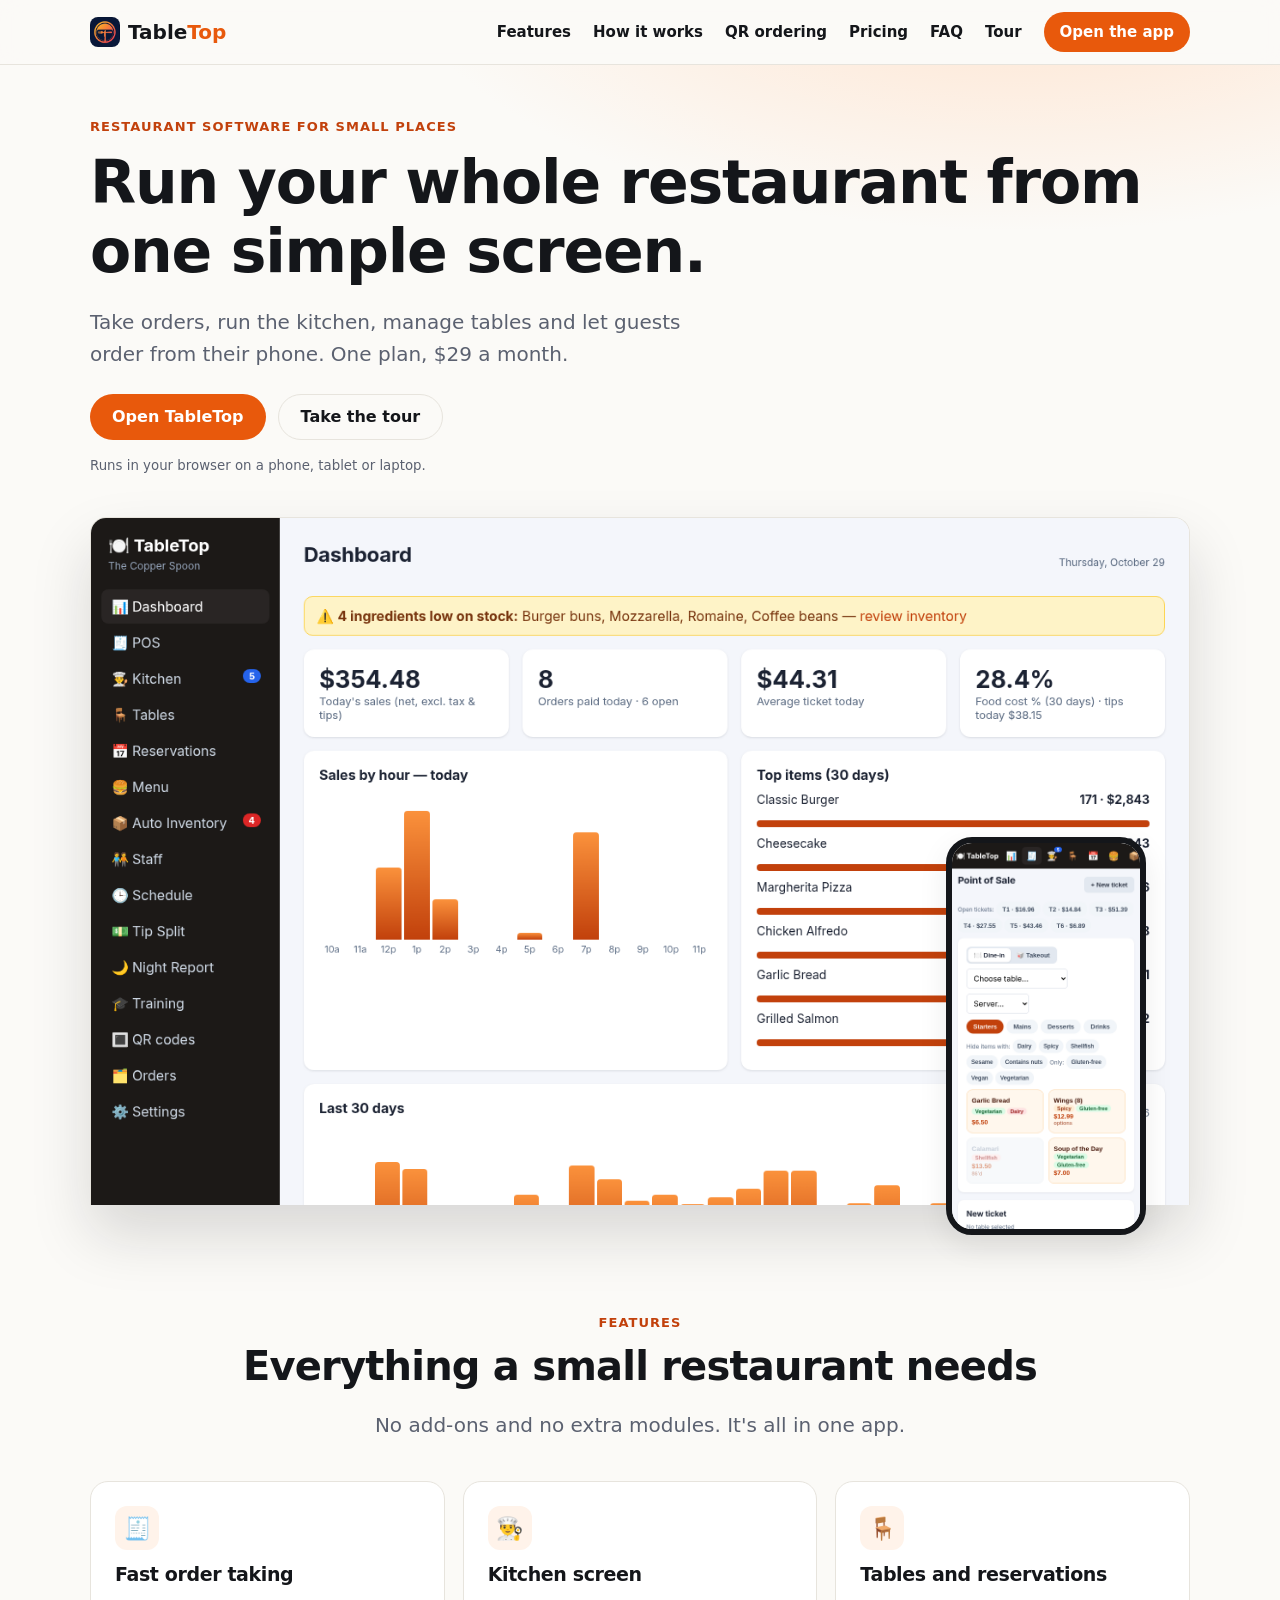
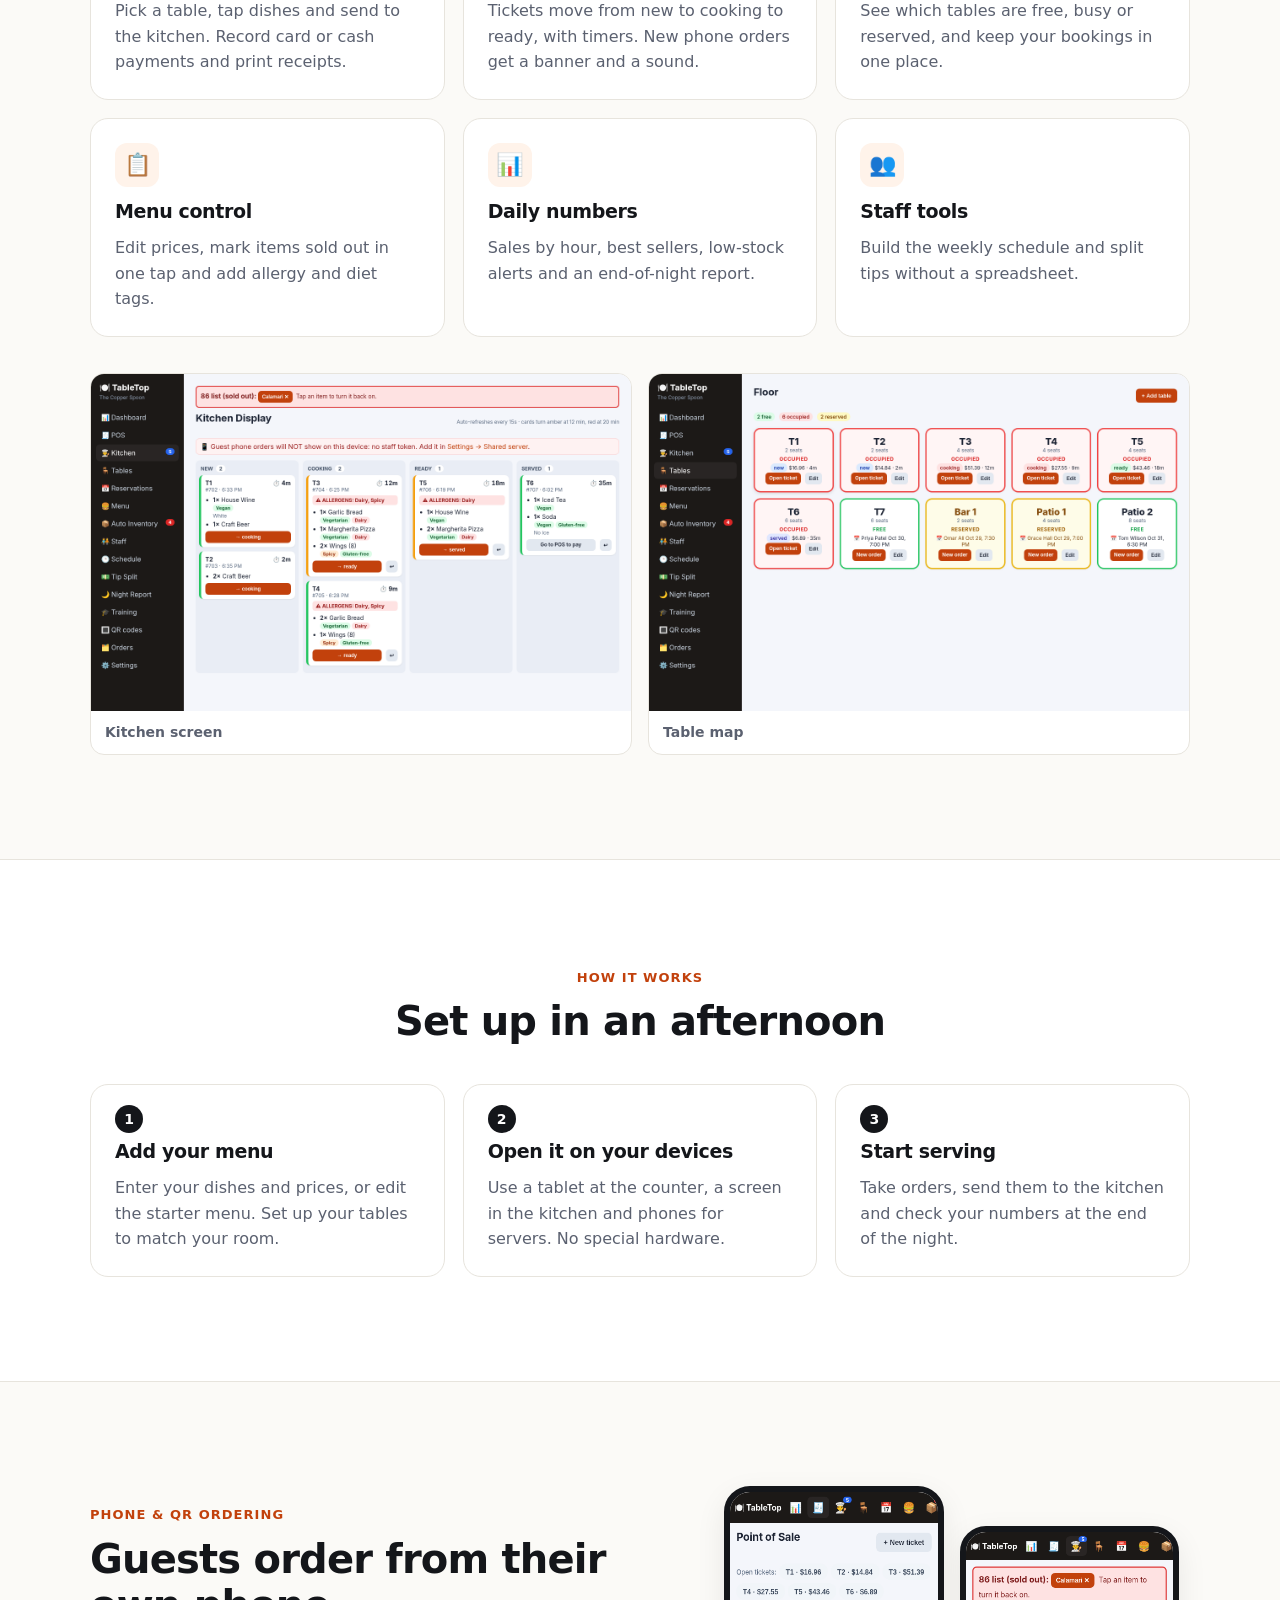
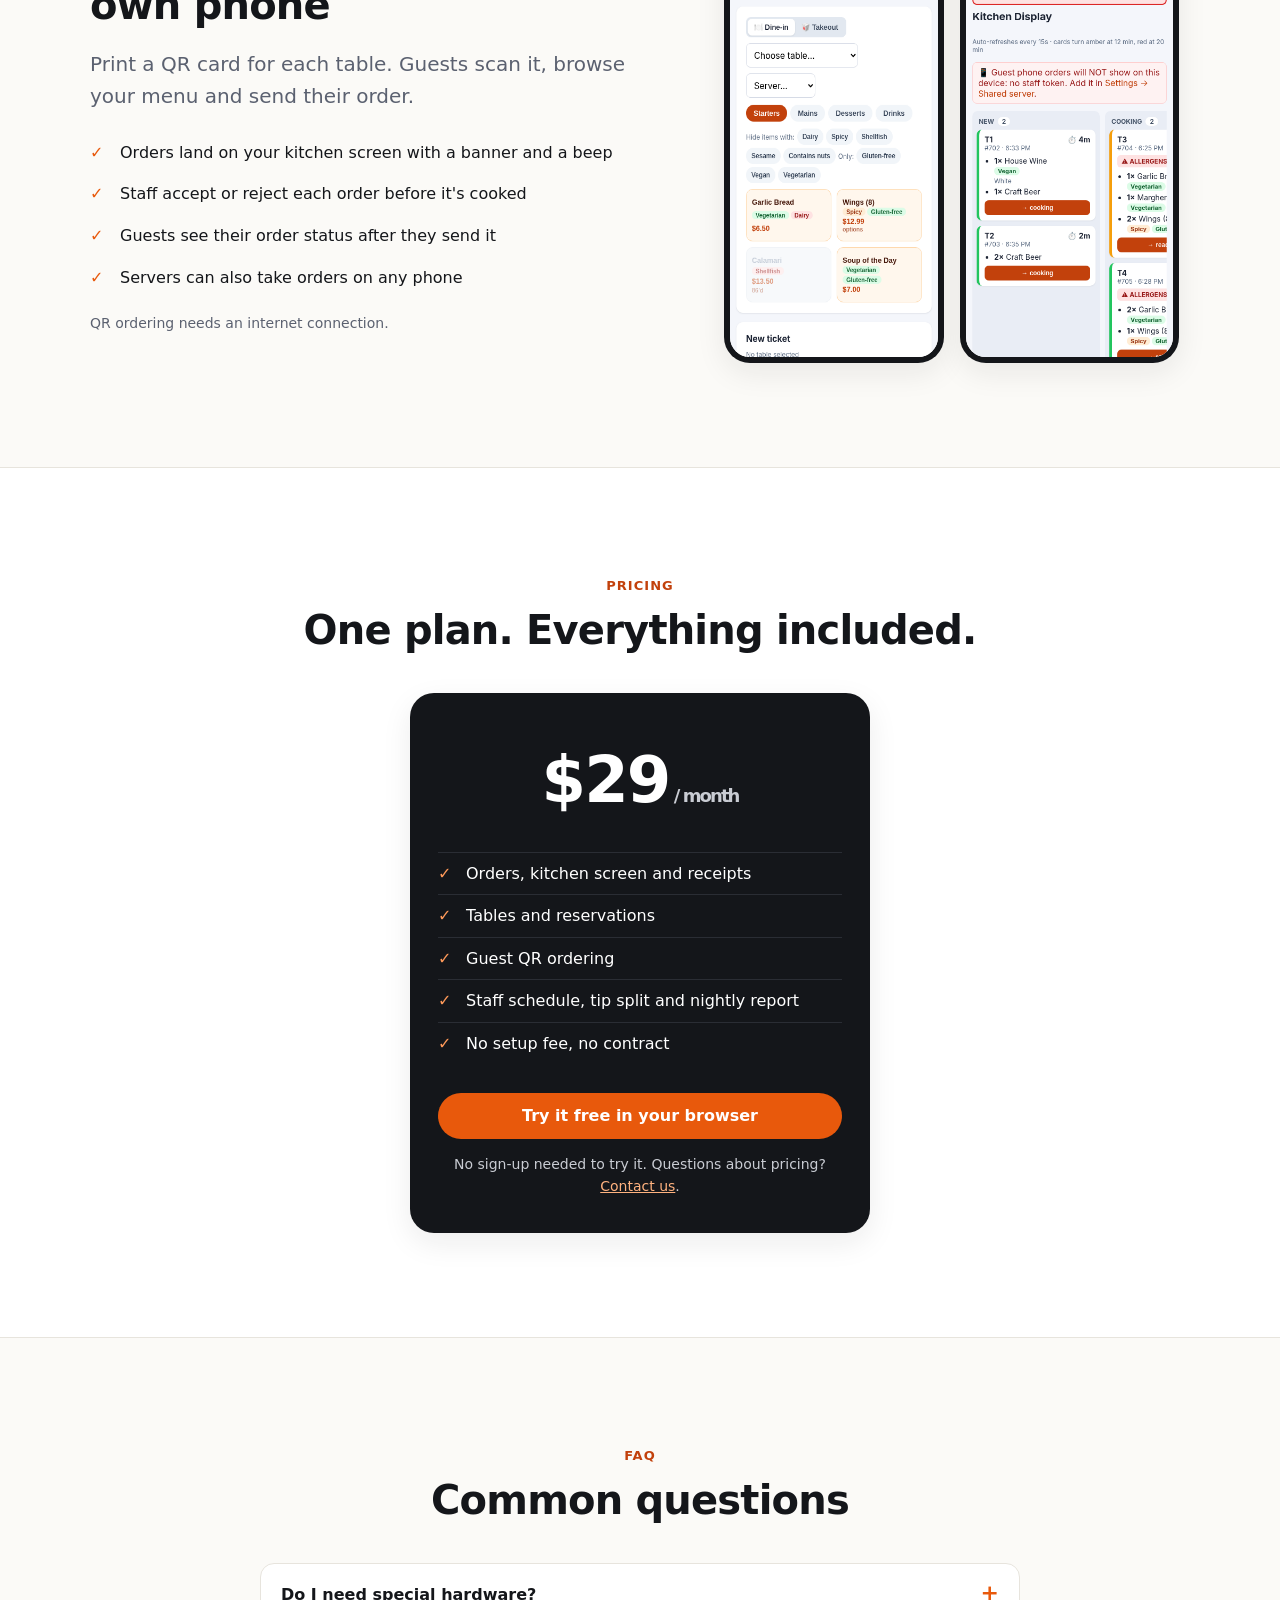
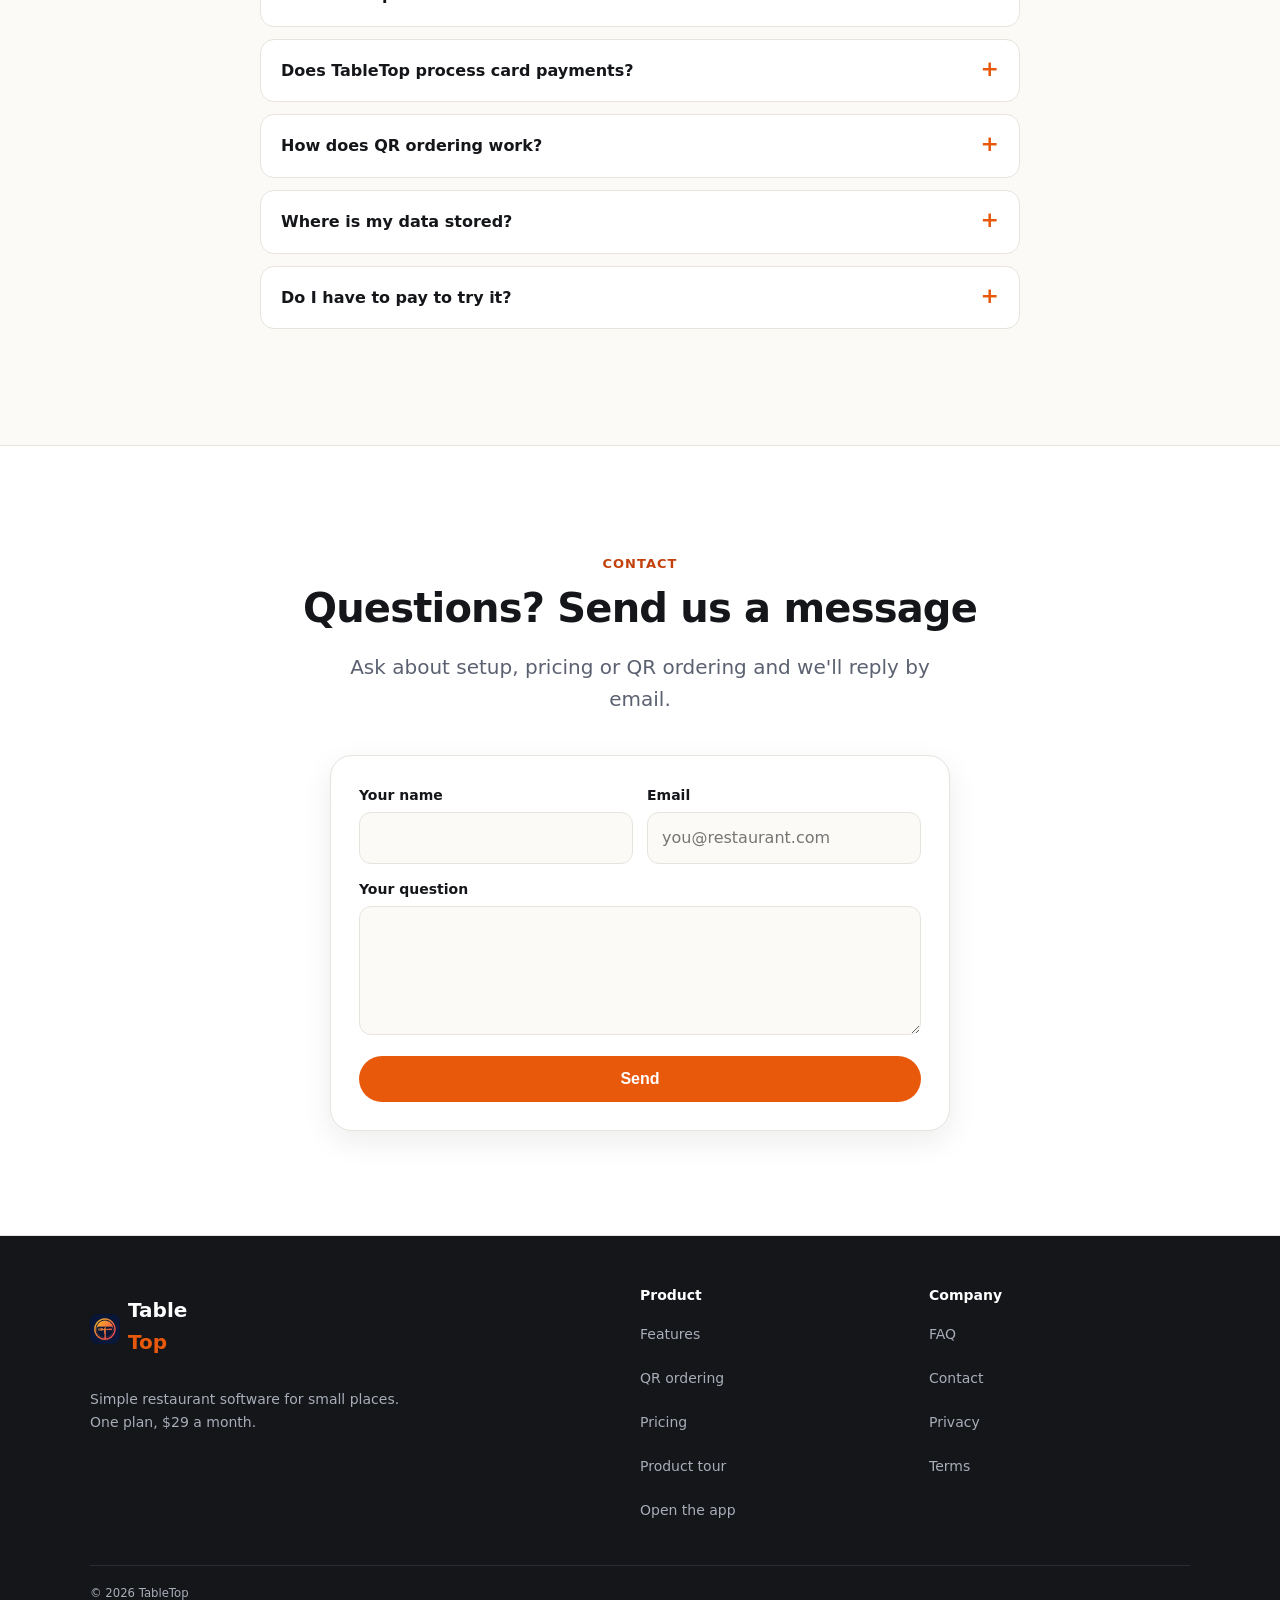
==== commit c9459f10: "Site polish: honest pricing CTA, checkout header/logo/legal links, 44px tap targets, phone tour tool" ====
--- a/index.html
+++ b/index.html
@@ -60,8 +60,8 @@
 <section class="alt" id="pricing"><div class="wrap">
 <div class="center head"><span class="eyebrow">Pricing</span><h2>One plan. Everything included.</h2></div>
 <div class="price"><div class="amt">$29<small> / month</small></div>
-<ul><li>Orders, kitchen screen and receipts</li><li>Tables and reservations</li><li>Guest QR ordering</li><li>Staff schedule, tip split and nightly report</li><li>No setup fee, cancel any time</li></ul>
-<a class="btn" href="app.html">Open TableTop</a><p>Questions about pricing? <a href="#contact" style="color:#ffb27f">Contact us</a>.</p></div>
+<ul><li>Orders, kitchen screen and receipts</li><li>Tables and reservations</li><li>Guest QR ordering</li><li>Staff schedule, tip split and nightly report</li><li>No setup fee, no contract</li></ul>
+<a class="btn" href="app.html">Try it free in your browser</a><p>No sign-up needed to try it. Questions about pricing? <a href="#contact" style="color:#ffb27f">Contact us</a>.</p></div>
 </div></section>
 
 <section id="faq"><div class="wrap">
@@ -71,7 +71,7 @@
 <details><summary>Does TableTop process card payments?</summary><p>Not yet. You record whether a guest paid by card or cash, and keep using your current card reader.</p></details>
 <details><summary>How does QR ordering work?</summary><p>Each table gets a QR card. A guest scans it, orders from their phone, and the order appears on your kitchen screen for staff to accept. It needs an internet connection.</p></details>
 <details><summary>Where is my data stored?</summary><p>Your menu, tables, orders and settings are saved in the browser on each device. Guest QR orders pass through our server only to reach your kitchen. See our <a href="privacy.html">privacy page</a>.</p></details>
-<details><summary>Can I cancel any time?</summary><p>Yes. There's no contract and no setup fee.</p></details>
+<details><summary>Do I have to pay to try it?</summary><p>No. You can open the app and use it free in your browser. The plan is $29 a month with no contract and no setup fee.</p></details>
 </div>
 </div></section>
 
--- a/css/site.css
+++ b/css/site.css
@@ -53,11 +53,14 @@
 .cta{background:var(--brand);color:#fff;border-radius:24px;padding:44px 24px;text-align:center}.cta .btn{background:#fff;color:var(--brand2)}.cta p{opacity:.9}
 footer{background:#14161a;color:#a8adb8;padding:48px 0 28px;font-size:14px}footer .logo{color:#fff}
 footer .cols{display:grid;gap:28px;grid-template-columns:1fr}@media(min-width:760px){footer .cols{grid-template-columns:2fr 1fr 1fr}}
-footer a{color:#a8adb8;text-decoration:none;display:block;padding:4px 0}footer a:hover{color:#fff}footer b{color:#fff;display:block;margin-bottom:6px}footer small{display:block;margin-top:32px;border-top:1px solid #2a2d34;padding-top:18px}
+footer a{color:#a8adb8;text-decoration:none;display:block;padding:10px 0;min-height:44px;box-sizing:border-box}footer a:hover{color:#fff}footer b{color:#fff;display:block;margin-bottom:6px}footer small{display:block;margin-top:32px;border-top:1px solid #2a2d34;padding-top:18px}
 .legal{max-width:760px}.legal p{color:#333}.note{background:var(--soft);border-radius:12px;padding:12px 16px;font-size:14px}
 .toolbar{display:flex;flex-wrap:wrap;gap:10px;justify-content:center;margin:20px 0}
-.seg{display:inline-flex;border:1px solid var(--line);border-radius:999px;padding:3px;background:#fff}.seg button{border:0;background:none;padding:8px 14px;border-radius:999px;font:inherit;font-weight:600;cursor:pointer}.seg button[aria-pressed=true]{background:var(--ink);color:#fff}
+.seg{display:inline-flex;border:1px solid var(--line);border-radius:999px;padding:3px;background:#fff}.seg button{border:0;background:none;padding:8px 14px;min-height:44px;border-radius:999px;font:inherit;font-weight:600;cursor:pointer}.seg button[aria-pressed=true]{background:var(--ink);color:#fff}
 .stage{margin-bottom:32px}.dev .frame{border:1px solid var(--line);border-radius:16px;overflow:hidden;box-shadow:var(--sh);background:#fff;margin:0 auto;transition:max-width .3s}
 .dev iframe{width:100%;height:min(760px,78vh);border:0;display:block}.dev.phone-w .frame{max-width:390px;border:8px solid #14161a;border-radius:32px}
 .tips{display:grid;gap:16px;grid-template-columns:1fr;margin:28px 0}@media(min-width:760px){.tips{grid-template-columns:1fr 1fr}}
 .rv{opacity:0;transform:translateY(14px);transition:opacity .6s,transform .6s}.rv.in{opacity:1;transform:none}
+
+@media(max-width:600px){.toolbar .btn{flex:1 1 100%}.dev iframe{height:min(640px,72vh)}}
+img{max-width:100%;height:auto}
